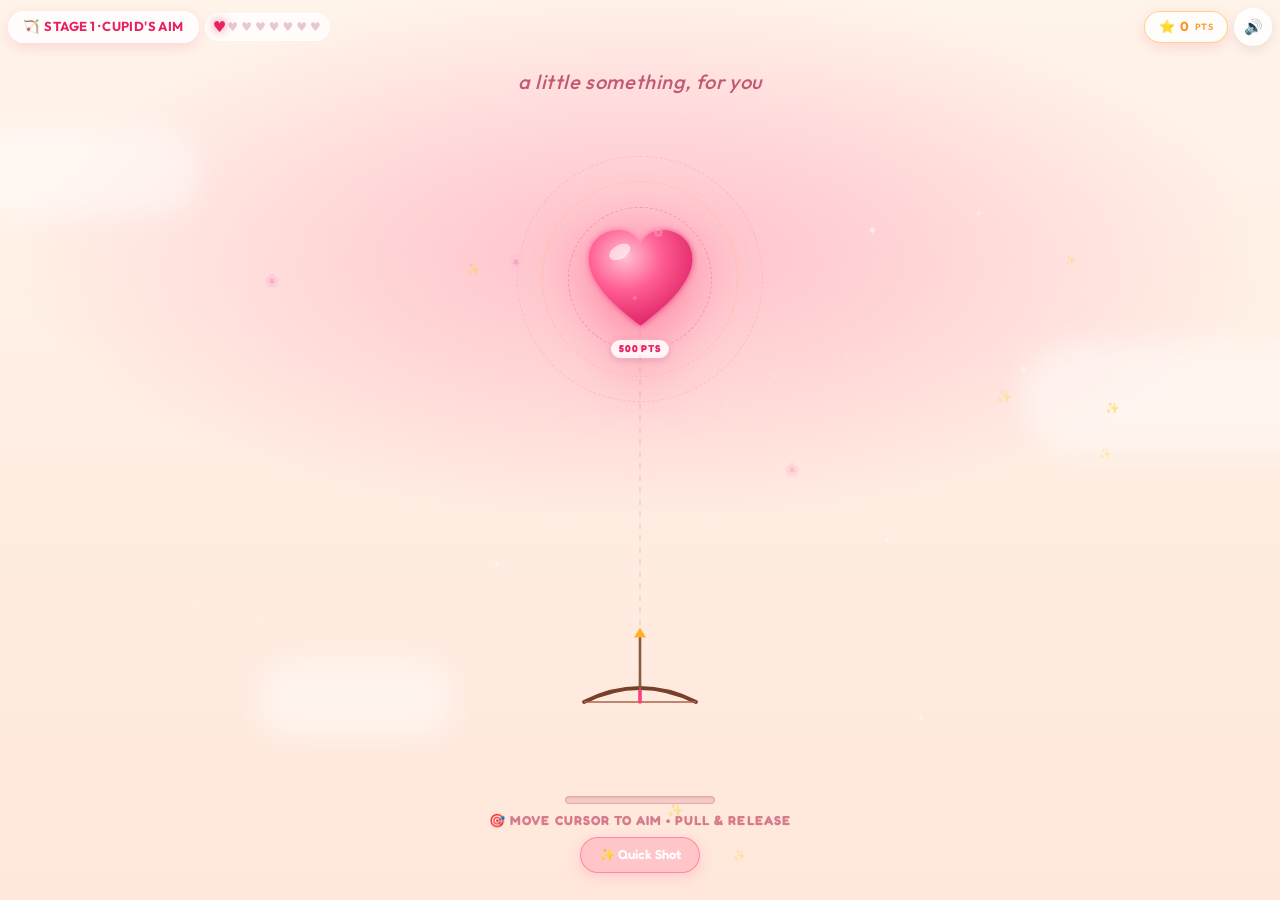
==== index.html @ cba2625b "Update configuration: Replace Aditi with Soniya and Rahul with Avinash across all stages" ====
<!DOCTYPE html>
<html lang="en">
<head>
<meta charset="utf-8">
<meta name="viewport" content="width=device-width, initial-scale=1, viewport-fit=cover">
<meta name="theme-color" content="#ffe9d6">
<title>A little something, for you</title>
<link rel="preconnect" href="https://fonts.googleapis.com">
<link rel="preconnect" href="https://fonts.gstatic.com" crossorigin>
<link href="https://fonts.googleapis.com/css2?family=Caveat:wght@500;600;700&family=Dancing+Script:wght@600;700&family=Fredoka:wght@500;600;700&family=Outfit:wght@400;500;600;700;800&family=Patrick+Hand&family=Playfair+Display:ital,wght@0,600;0,700;1,500;1,600&family=Press+Start+2P&display=swap" rel="stylesheet">
<link rel="stylesheet" href="style.css">
</head>
<body data-theme="day">

<!-- Background atmospheric layers -->
<div id="nightBg" aria-hidden="true"><div id="stars"></div></div>
<div id="ambientDust" aria-hidden="true"></div>
<canvas id="confetti" aria-hidden="true"></canvas>

<!-- Floating Game HUD Header -->
<header id="gameHud" aria-label="Game Status">
  <div class="hud-left">
    <div class="hud-badge stage-badge">
      <span class="hud-icon">🏹</span>
      <span id="hudStageName">STAGE 1/8</span>
    </div>
    <div class="hud-dots" id="hudDots" title="Stage Progress">
      <span class="h-dot active">♥</span>
      <span class="h-dot">♥</span>
      <span class="h-dot">♥</span>
      <span class="h-dot">♥</span>
      <span class="h-dot">♥</span>
      <span class="h-dot">♥</span>
      <span class="h-dot">♥</span>
      <span class="h-dot">♥</span>
    </div>
  </div>

  <div class="hud-right">
    <div class="hud-badge score-badge" id="scoreBadge" title="Love Sparks XP">
      <span class="hud-icon">⭐</span>
      <span id="hudScore">0</span>
      <span class="score-unit">PTS</span>
    </div>
    <button id="sfxBtn" class="hud-btn" aria-label="Toggle Sound Effects" title="Toggle Sound">
      <span id="sfxIcon">🔊</span>
    </button>
    <button id="muteBtn" class="hud-btn" aria-label="Toggle Background Music" title="Toggle Music" hidden>
      ♪
    </button>
  </div>
</header>

<!-- Floating Click Floating Text Layer -->
<div id="floatingTextLayer" aria-hidden="true"></div>

<main id="app">

  <!-- 1 · Cupid's Archery Minigame -->
  <section class="scene" id="s-bow" data-tap>
    <!-- Floating dreamy background clouds -->
    <div class="cloud-layer" aria-hidden="true">
      <div class="cloud c1"></div>
      <div class="cloud c2"></div>
      <div class="cloud c3"></div>
    </div>

    <div class="scene-header">
      <p class="eyebrow-i">a little something, for you</p>
    </div>

    <!-- Interactive Heart Target with Target Rings -->
    <div class="target-zone" id="targetZone">
      <div class="target-rings" aria-hidden="true">
        <div class="ring r3"></div>
        <div class="ring r2"></div>
        <div class="ring r1"></div>
      </div>
      <div class="target" id="target" title="Target: The Heart of Soniya">
        <svg viewBox="0 0 100 100" aria-hidden="true">
          <defs>
            <radialGradient id="hg" cx="35%" cy="28%" r="80%">
              <stop offset="0" stop-color="#ffc2d4"/>
              <stop offset=".45" stop-color="#ff5c92"/>
              <stop offset="1" stop-color="#d81b60"/>
            </radialGradient>
            <filter id="glow">
              <feGaussianBlur stdDeviation="3" result="coloredBlur"/>
              <feMerge>
                <feMergeNode in="coloredBlur"/>
                <feMergeNode in="SourceGraphic"/>
              </feMerge>
            </filter>
          </defs>
          <path d="M50 90C20 68 5 49 5 32 5 17 17 7 31 7c9 0 16 5 19 12 3-7 10-12 19-12 14 0 26 10 26 25 0 17-15 36-45 58z" fill="url(#hg)" filter="url(#glow)"/>
          <ellipse cx="32" cy="26" rx="10" ry="6" fill="#fff" opacity=".55" transform="rotate(-30 32 26)"/>
        </svg>
        <span class="bullseye-label">500 PTS</span>
      </div>
    </div>

    <!-- Interactive Bow & Arrow -->
    <svg id="bowSvg" class="bow-layer" aria-hidden="true">
      <path id="trajectory" stroke="rgba(255, 92, 146, 0.45)" stroke-dasharray="6,6" stroke-width="2" fill="none"/>
      <path id="limbs" fill="none" stroke="#7a3f2a" stroke-width="3.8" stroke-linecap="round"/>
      <polyline id="str" fill="none" stroke="#a9644a" stroke-width="1.6"/>
      <g id="arrow">
        <line id="shaft" stroke="#8a5a3a" stroke-width="2.6" stroke-linecap="round"/>
        <path id="head" fill="#ffb02e"/>
        <path id="fletch" fill="none" stroke="#ff3d7f" stroke-width="3.4" stroke-linecap="round"/>
      </g>
    </svg>

    <!-- Aiming Controls & Power Meter -->
    <div class="bow-controls">
      <div class="power-bar-wrap" id="powerWrap">
        <div class="power-fill" id="powerFill"></div>
      </div>
      <p class="eyebrow-b" id="bowLabel">🎯 MOVE CURSOR TO AIM &bull; PULL &amp; RELEASE</p>
      <button class="game-pill-btn" id="quickShotBtn">✨ Quick Shot</button>
    </div>
  </section>

  <!-- 2 · Happy Birthday & Wish Catcher -->
  <section class="scene dark-bars" id="s-wish" data-tap data-auto="5200">
    <div class="band">
      <div class="grid"></div>
      <div class="wish-stars-container" id="wishStarsZone" aria-hidden="true"></div>
      
      <div class="band-in">
        <div class="stage-tag mini-tag">STAGE 2 · MAKE A WISH</div>
        <p class="mini">✨ tap the falling stars to make a wish…</p>
        <h1 class="hb neon-text">Happy<br>Birthday</h1>
        <svg class="squig" viewBox="0 0 200 14" aria-hidden="true">
          <path pathLength="1" d="M4 8C40 2 70 12 110 6s60-4 86 0"/>
        </svg>
        <p class="to">to someone worth celebrating</p>
        <button class="game-action-btn pulse-glow" data-go="tree">Enter Enchanted Garden 🌸</button>
      </div>
    </div>
  </section>

  <!-- 3 · Heart Tree & Blossom Harvest -->
  <section class="scene" id="s-tree" data-tap>
    <div class="rays" aria-hidden="true"></div>
    <div class="floaters" aria-hidden="true"></div>
    
    <div class="scene-header">
      <span class="stage-tag">STAGE 3 · BLOSSOM GARDEN</span>
      <p class="sub2">Tap branches or floating hearts to harvest blooms 🌸</p>
      <div class="garden-counter" id="gardenCounter">🌸 <span id="bloomCount">0</span> Blossoms Grown</div>
    </div>

    <div class="tree" id="treeContainer">
      <svg viewBox="0 0 300 510" preserveAspectRatio="xMidYMax meet" aria-hidden="true">
        <g fill="none" stroke="#7a3d4a" stroke-linecap="round">
          <path pathLength="1" style="--d:.1s" stroke-width="10" d="M150 510C146 440 156 380 150 300"/>
          <path pathLength="1" style="--d:.9s" stroke-width="6" d="M150 330C135 300 112 280 92 235"/>
          <path pathLength="1" style="--d:.9s" stroke-width="6" d="M150 330C165 300 188 280 208 235"/>
          <path pathLength="1" style="--d:1s" stroke-width="5" d="M150 300C148 262 150 228 150 192"/>
          <path pathLength="1" style="--d:1.2s" stroke-width="3" d="M92 235C80 215 74 195 62 175"/>
          <path pathLength="1" style="--d:1.2s" stroke-width="3" d="M92 235C104 215 108 198 114 170"/>
          <path pathLength="1" style="--d:1.2s" stroke-width="3" d="M208 235C220 215 226 195 238 175"/>
          <path pathLength="1" style="--d:1.2s" stroke-width="3" d="M208 235C196 215 192 198 186 170"/>
          <path pathLength="1" style="--d:1.3s" stroke-width="3" d="M150 235C140 212 134 192 128 168"/>
          <path pathLength="1" style="--d:1.3s" stroke-width="3" d="M150 235C160 212 166 192 172 168"/>
        </g>
      </svg>
      <div id="canopy"></div>
    </div>

    <div class="bd-card">
      <small>it's officially your day</small>
      <b>Happy Birthday, {you}</b>
      <span class="late">and just like that, you're turning {age} ✨</span>
    </div>

    <div class="garden-actions">
      <button class="game-pill-btn" id="waterTreeBtn">💧 Water &amp; Bloom (+50)</button>
      <button class="cta mini-cta" data-go="cake">Visit Cake Bakery 🎂</button>
    </div>
  </section>

  <!-- 4 · Cake Bakery & Candle Blow Game -->
  <section class="scene night" id="s-cake" data-tap>
    <div class="inner">
      <div class="stage-tag">STAGE 4 · BIRTHDAY CELEBRATION &amp; GIFT</div>
      <h2 class="t-head">Make a Wish &amp;<br>Unwrap Your Gift ✨</h2>
      <p class="sub2">Decorate your celebration cake, blow out the candles, and unwrap a special birthday surprise!</p>

      <!-- Celebration Mode Switcher -->
      <div class="celebration-switcher" id="celebrationSwitcher" role="tablist">
        <button class="c-switch-btn active" id="tabCakeBtn" type="button" role="tab" aria-selected="true">
          <span class="btn-emoji">🎂</span> Celebration Cake
        </button>
        <button class="c-switch-btn" id="tabGiftBtn" type="button" role="tab" aria-selected="false">
          <span class="btn-emoji">🎁</span> Birthday Gift <span class="c-glow-badge">FOR YOU</span>
        </button>
      </div>

      <!-- VIEW 1: Luxury Artisanal Birthday Cake -->
      <div class="celebration-panel" id="cakePanel">
        <!-- Interactive Topping Station -->
        <div class="topping-bar" id="toppingBar" aria-label="Cake Toppings">
          <span class="topping-title">Toppings:</span>
          <button class="top-btn" data-topping="🍓" title="Fresh Glazed Strawberry">🍓 Strawberry</button>
          <button class="top-btn" data-topping="🍒" title="Ruby Cherry">🍒 Cherry</button>
          <button class="top-btn" data-topping="✨" title="24K Gold Dust">✨ Gold Dust</button>
          <button class="top-btn" data-topping="🍫" title="Belgian Chocolate">🍫 Choco</button>
          <button class="top-btn" data-topping="🌹" title="Romantic Rose Petal">🌹 Rose</button>
        </div>

        <!-- Interactive Artisanal 3D Cake -->
        <div class="cake-wrapper" id="cakeWrapper">
          <div class="cake-ambient-glow" aria-hidden="true"></div>
          <svg class="cake" id="cake" viewBox="0 0 320 270" aria-label="Artisanal Birthday Cake">
            <defs>
              <!-- Ambient Drop Shadow -->
              <filter id="cakeDropShadow" x="-20%" y="-20%" width="140%" height="150%">
                <feDropShadow dx="0" dy="12" stdDeviation="10" flood-color="#000000" flood-opacity="0.45"/>
              </filter>
              <!-- Warm Flame Halo -->
              <filter id="flameGlow" x="-50%" y="-50%" width="200%" height="200%">
                <feGaussianBlur stdDeviation="6" result="blur"/>
                <feMerge>
                  <feMergeNode in="blur"/>
                  <feMergeNode in="SourceGraphic"/>
                </feMerge>
              </filter>
              <!-- Pedestal Gradients -->
              <radialGradient id="plateTopGrad" cx="50%" cy="40%" r="50%">
                <stop offset="0%" stop-color="#fffbfc"/>
                <stop offset="75%" stop-color="#f5e1ea"/>
                <stop offset="100%" stop-color="#e2bfcf"/>
              </radialGradient>
              <linearGradient id="goldRimGrad" x1="0" y1="0" x2="1" y2="0">
                <stop offset="0%" stop-color="#d4af37"/>
                <stop offset="25%" stop-color="#fff2a8"/>
                <stop offset="50%" stop-color="#d4af37"/>
                <stop offset="75%" stop-color="#ffe885"/>
                <stop offset="100%" stop-color="#aa820a"/>
              </linearGradient>
              <linearGradient id="pedestalStandGrad" x1="0" y1="0" x2="0" y2="1">
                <stop offset="0%" stop-color="#ecd2de"/>
                <stop offset="50%" stop-color="#fdf5f8"/>
                <stop offset="100%" stop-color="#c99bb3"/>
              </linearGradient>
              <!-- Cake Tier Gradients -->
              <linearGradient id="tierBaseGrad" x1="0" y1="0" x2="0" y2="1">
                <stop offset="0%" stop-color="#ff7399"/>
                <stop offset="40%" stop-color="#e91e63"/>
                <stop offset="100%" stop-color="#9c0d3c"/>
              </linearGradient>
              <linearGradient id="tierMidGrad" x1="0" y1="0" x2="0" y2="1">
                <stop offset="0%" stop-color="#ffa3be"/>
                <stop offset="50%" stop-color="#ff5c8a"/>
                <stop offset="100%" stop-color="#c41c52"/>
              </linearGradient>
              <linearGradient id="tierTopGrad" x1="0" y1="0" x2="0" y2="1">
                <stop offset="0%" stop-color="#ffe8f0"/>
                <stop offset="60%" stop-color="#ff85a8"/>
                <stop offset="100%" stop-color="#d6255d"/>
              </linearGradient>
              <linearGradient id="whiteGanacheDrip" x1="0" y1="0" x2="0" y2="1">
                <stop offset="0%" stop-color="#ffffff"/>
                <stop offset="70%" stop-color="#fff2f6"/>
                <stop offset="100%" stop-color="#ffd5e3"/>
              </linearGradient>
              <linearGradient id="candleSpiral" x1="0" y1="0" x2="1" y2="0">
                <stop offset="0%" stop-color="#ffe6a8"/>
                <stop offset="50%" stop-color="#ffb834"/>
                <stop offset="100%" stop-color="#d48806"/>
              </linearGradient>
              <radialGradient id="flameCoreGrad" cx="50%" cy="60%" r="50%">
                <stop offset="0%" stop-color="#ffffff"/>
                <stop offset="35%" stop-color="#fff8b8"/>
                <stop offset="70%" stop-color="#ffa217"/>
                <stop offset="100%" stop-color="#ff4514"/>
              </radialGradient>
            </defs>

            <!-- Ground Ambient Shadow -->
            <ellipse cx="160" cy="248" rx="130" ry="16" fill="rgba(10,3,18,0.5)" filter="url(#cakeDropShadow)"/>

            <!-- Pedestal Stand & Porcelain Plate -->
            <g class="pedestal-group">
              <!-- Stem Base -->
              <path d="M125 240 Q160 236 195 240 L190 252 Q160 256 130 252 Z" fill="url(#pedestalStandGrad)"/>
              <ellipse cx="160" cy="252" rx="34" ry="5" fill="#a4728d"/>
              <!-- Stand Stem -->
              <path d="M142 215 L146 242 Q160 245 174 242 L178 215 Z" fill="url(#pedestalStandGrad)"/>
              <!-- Scalloped Plate Underside -->
              <ellipse cx="160" cy="216" rx="132" ry="17" fill="#b988a2"/>
              <!-- Golden Rim Base -->
              <ellipse cx="160" cy="214" rx="134" ry="17" fill="url(#goldRimGrad)"/>
              <!-- Plate Surface -->
              <ellipse cx="160" cy="212" rx="128" ry="15" fill="url(#plateTopGrad)"/>
              <ellipse cx="160" cy="212" rx="120" ry="13" fill="none" stroke="url(#goldRimGrad)" stroke-width="1.2" opacity="0.8"/>
            </g>

            <!-- TIER 1: Base Tier (Velvet Berry) -->
            <g class="cake-tier tier-1" style="--d:.1s">
              <!-- Shadow under Tier 1 -->
              <ellipse cx="160" cy="208" rx="108" ry="13" fill="rgba(30,5,15,0.4)"/>
              <!-- Tier 1 Body -->
              <path d="M52 165 C52 165 52 202 52 202 C52 214 100 218 160 218 C220 218 268 214 268 202 L268 165 Z" fill="url(#tierBaseGrad)"/>
              <!-- Tier 1 Top Surface -->
              <ellipse cx="160" cy="165" rx="108" ry="14" fill="#ff7da2"/>
              <!-- Golden Filigree Trim at Base -->
              <path d="M54 196 Q160 216 266 196" fill="none" stroke="url(#goldRimGrad)" stroke-width="2.2" opacity="0.85"/>
              <!-- Cream Pearl Piping Beads along Rim -->
              <g class="piped-pearls">
                <circle cx="62" cy="199" r="3.5" fill="#fff5ea"/>
                <circle cx="82" cy="204" r="3.5" fill="#fff5ea"/>
                <circle cx="104" cy="208" r="3.5" fill="#fff5ea"/>
                <circle cx="128" cy="211" r="3.5" fill="#fff5ea"/>
                <circle cx="160" cy="212" r="3.8" fill="#fff9f0"/>
                <circle cx="192" cy="211" r="3.5" fill="#fff5ea"/>
                <circle cx="216" cy="208" r="3.5" fill="#fff5ea"/>
                <circle cx="238" cy="204" r="3.5" fill="#fff5ea"/>
                <circle cx="258" cy="199" r="3.5" fill="#fff5ea"/>
              </g>
            </g>

            <!-- TIER 2: Middle Tier (Strawberry Chiffon) -->
            <g class="cake-tier tier-2" style="--d:.25s">
              <!-- Shadow under Tier 2 -->
              <ellipse cx="160" cy="164" rx="82" ry="11" fill="rgba(40,8,20,0.3)"/>
              <!-- Tier 2 Body -->
              <path d="M78 122 C78 122 78 158 78 158 C78 168 114 172 160 172 C206 172 242 168 242 158 L242 122 Z" fill="url(#tierMidGrad)"/>
              <!-- Tier 2 Top Surface -->
              <ellipse cx="160" cy="122" rx="82" ry="12" fill="#ffadc4"/>
              <!-- Satin Gold Ribbon Banner -->
              <path d="M78 145 Q160 162 242 145 L242 153 Q160 170 78 153 Z" fill="url(#goldRimGrad)" opacity="0.9"/>
              <!-- Rosette Cream Border -->
              <g class="tier2-cream">
                <circle cx="86" cy="155" r="3" fill="#ffffff"/>
                <circle cx="110" cy="160" r="3" fill="#ffffff"/>
                <circle cx="136" cy="164" r="3.2" fill="#ffffff"/>
                <circle cx="160" cy="165" r="3.5" fill="#ffffff"/>
                <circle cx="184" cy="164" r="3.2" fill="#ffffff"/>
                <circle cx="210" cy="160" r="3" fill="#ffffff"/>
                <circle cx="234" cy="155" r="3" fill="#ffffff"/>
              </g>
            </g>

            <!-- TIER 3: Crown Tier with Ganache Drips -->
            <g class="cake-tier tier-3" style="--d:.4s">
              <!-- Shadow under Tier 3 -->
              <ellipse cx="160" cy="122" rx="58" ry="8" fill="rgba(50,10,25,0.35)"/>
              <!-- Tier 3 Body -->
              <path d="M104 84 C104 84 104 116 104 116 C104 124 128 128 160 128 C192 128 216 124 216 116 L216 84 Z" fill="url(#tierTopGrad)"/>
              <!-- Tier 3 Top Surface -->
              <ellipse cx="160" cy="84" rx="56" ry="10" fill="#fff3f7"/>
              <!-- Organic Vanilla Ganache Dripping Frosting -->
              <path class="frost-drip" d="M102 84 C102 84 102 96 103 100 C104 106 109 106 111 98 C112 94 114 92 116 96 C118 103 120 112 124 112 C128 112 129 100 132 94 C134 90 137 92 138 98 C140 106 142 116 148 116 C153 116 155 104 157 95 C159 90 162 92 164 97 C166 106 168 118 174 118 C179 118 181 106 183 96 C185 91 188 93 190 99 C192 108 195 114 199 114 C203 114 205 102 207 96 C209 90 213 90 215 95 C217 99 218 84 218 84 C218 78 190 75 160 75 C130 75 102 78 102 84 Z" fill="url(#whiteGanacheDrip)" filter="url(#cakeDropShadow)"/>
              <!-- Top Cream Swirls & Berries -->
              <g class="top-dollops">
                <circle cx="120" cy="82" r="5" fill="#ffffff" filter="url(#cakeDropShadow)"/>
                <circle cx="138" cy="79" r="5.5" fill="#ffffff" filter="url(#cakeDropShadow)"/>
                <circle cx="160" cy="78" r="6" fill="#ffffff" filter="url(#cakeDropShadow)"/>
                <circle cx="182" cy="79" r="5.5" fill="#ffffff" filter="url(#cakeDropShadow)"/>
                <circle cx="200" cy="82" r="5" fill="#ffffff" filter="url(#cakeDropShadow)"/>
                <!-- Garnished Mini Ruby Berries -->
                <circle cx="120" cy="80" r="2.8" fill="#e91e63"/>
                <circle cx="160" cy="76" r="3.2" fill="#e91e63"/>
                <circle cx="200" cy="80" r="2.8" fill="#e91e63"/>
              </g>
            </g>

            <!-- TRIO OF CELEBRATION CANDLES -->
            <!-- Left Candle (Tilted) -->
            <g class="candle left-candle" id="cakeCandleLeft" style="--d:.55s">
              <rect x="131" y="44" width="7" height="34" rx="2" fill="url(#candleSpiral)" transform="rotate(-6 134 60)"/>
              <path d="M130 52 L137 49 M131 60 L138 57 M132 68 L139 65" stroke="#ff3d7f" stroke-width="1.8" transform="rotate(-6 134 60)"/>
              <line x1="134" y1="44" x2="134" y2="39" stroke="#4a1525" stroke-width="1.5" transform="rotate(-6 134 60)"/>
              <!-- Left Flame -->
              <g class="candle-flame flame-side" id="flameLeft">
                <circle cx="132" cy="30" r="14" fill="#ffa217" opacity="0.35" filter="url(#flameGlow)"/>
                <path class="flame" d="M132 18 C138 25 139 31 132 36 C125 31 126 25 132 18 Z" fill="url(#flameCoreGrad)"/>
                <path class="flame in" d="M132 25 C135 29 135 32 132 34 C129 32 129 29 132 25 Z" fill="#ffffff"/>
              </g>
            </g>

            <!-- Center Grand Candle -->
            <g class="candle center-candle" id="cakeCandle" style="--d:.6s">
              <rect x="156" y="32" width="8" height="46" rx="2.5" fill="url(#candleSpiral)"/>
              <path d="M156 42 L164 38 M156 52 L164 48 M156 62 L164 58 M156 72 L164 68" stroke="#ff3d7f" stroke-width="2"/>
              <line x1="160" y1="32" x2="160" y2="26" stroke="#4a1525" stroke-width="1.6"/>
              <!-- Center Flame (Main Flame Target) -->
              <g class="candle-flame" id="candleFlame">
                <circle cx="160" cy="16" r="18" fill="#ffa217" opacity="0.45" filter="url(#flameGlow)"/>
                <path class="flame" d="M160 2 C168 11 169 19 160 26 C151 19 152 11 160 2 Z" fill="url(#flameCoreGrad)"/>
                <path class="flame in" d="M160 11 C164 16 164 21 160 24 C156 21 156 16 160 11 Z" fill="#ffffff"/>
              </g>
            </g>

            <!-- Right Candle (Tilted) -->
            <g class="candle right-candle" id="cakeCandleRight" style="--d:.55s">
              <rect x="182" y="44" width="7" height="34" rx="2" fill="url(#candleSpiral)" transform="rotate(6 186 60)"/>
              <path d="M182 52 L189 49 M183 60 L190 57 M184 68 L191 65" stroke="#ff3d7f" stroke-width="1.8" transform="rotate(6 186 60)"/>
              <line x1="186" y1="44" x2="186" y2="39" stroke="#4a1525" stroke-width="1.5" transform="rotate(6 186 60)"/>
              <!-- Right Flame -->
              <g class="candle-flame flame-side" id="flameRight">
                <circle cx="188" cy="30" r="14" fill="#ffa217" opacity="0.35" filter="url(#flameGlow)"/>
                <path class="flame" d="M188 18 C194 25 195 31 188 36 C181 31 182 25 188 18 Z" fill="url(#flameCoreGrad)"/>
                <path class="flame in" d="M188 25 C191 29 191 32 188 34 C185 32 185 29 188 25 Z" fill="#ffffff"/>
              </g>
            </g>

            <!-- Post-Blow Smoke Wisps -->
            <g class="smoke-group hide" id="candleSmoke">
              <path class="smoke-wisp w1" d="M160 26 Q156 14 162 4 T158 -10" fill="none" stroke="rgba(255,255,255,0.7)" stroke-width="2.5" stroke-linecap="round"/>
              <path class="smoke-wisp w2" d="M134 38 Q128 26 136 16 T130 2" fill="none" stroke="rgba(255,255,255,0.6)" stroke-width="2" stroke-linecap="round"/>
              <path class="smoke-wisp w3" d="M186 38 Q192 26 184 16 T190 2" fill="none" stroke="rgba(255,255,255,0.6)" stroke-width="2" stroke-linecap="round"/>
            </g>

            <!-- Dynamic Topping Container -->
            <g id="cakeToppingsGroup"></g>
          </svg>
        </div>

        <p class="greet" id="greet"></p>
        <p class="status" id="cakeStatus">Baking something sweet…</p>

        <!-- Cake Stage Controls -->
        <div class="cake-controls">
          <button class="game-action-btn blow-btn pulse-glow" id="blowBtn" type="button">💨 Make a Wish &amp; Blow Out Candles!</button>
          <button class="game-action-btn open-gift-prompt hide" id="openGiftPromptBtn" type="button">
            <span>🎁</span> Open Your Birthday Gift Box ➔
          </button>
          <button class="cta hide" id="cakeNextBtn" data-go="balloons" type="button">Proceed to Balloon Carnival 🎈</button>
        </div>
      </div>

      <!-- VIEW 2: Luxury 3D Birthday Gift Box & Keepsake Reveal -->
      <div class="celebration-panel hide" id="giftPanel">
        <!-- Interactive 3D Gift Box Stage -->
        <div class="gift-box-showcase" id="giftBoxShowcase">
          <div class="gift-halo-glow" aria-hidden="true"></div>
          
          <!-- 3D Layered Gift Box -->
          <div class="gift-box-3d" id="giftBox3d" title="Click to unwrap your birthday gift!">
            <!-- Floating Sparkle Particles around box -->
            <div class="gift-sparkles" aria-hidden="true">
              <span class="g-sparkle s1">✨</span>
              <span class="g-sparkle s2">💖</span>
              <span class="g-sparkle s3">⭐</span>
              <span class="g-sparkle s4">✨</span>
            </div>

            <!-- Box Lid with Gold Trim -->
            <div class="box-lid" id="boxLid">
              <div class="lid-rim"></div>
              <!-- Metallic Gold Cross Ribbon on Lid -->
              <div class="ribbon-cross-h"></div>
              <div class="ribbon-cross-v"></div>
              <!-- Plush Satin Bow on Top -->
              <div class="box-bow" id="boxBow">
                <div class="bow-loop left"></div>
                <div class="bow-loop right"></div>
                <div class="bow-center"></div>
                <div class="bow-tail left"></div>
                <div class="bow-tail right"></div>
              </div>
            </div>

            <!-- Box Base Body -->
            <div class="box-base" id="boxBase">
              <div class="box-face front">
                <div class="ribbon-vertical"></div>
                <div class="ribbon-horizontal"></div>
                <!-- Personalized Gift Tag -->
                <div class="gift-tag-badge">
                  <span class="tag-pin">📌</span>
                  <div class="tag-row"><small>FOR:</small> <b>{you} 💖</b></div>
                  <div class="tag-row"><small>FROM:</small> <b>{me} ✨</b></div>
                  <div class="tag-sub">"A gift straight from the heart"</div>
                </div>
              </div>
            </div>

            <!-- Light Explosion Burst when opened -->
            <div class="box-light-burst" id="boxLightBurst" aria-hidden="true"></div>
          </div>

          <!-- Unwrap CTA Action Button -->
          <div class="gift-actions" id="giftActions">
            <button class="game-action-btn unwrap-btn pulse-glow" id="unwrapGiftBtn" type="button">
              <span>🎁</span> Untie Ribbon &amp; Unwrap Gift 🎀
            </button>
          </div>
        </div>

        <!-- REVEALED: The VIP Birthday Gift Certificate & Keepsake -->
        <article class="birthday-gift-card hide" id="birthdayGiftCard" aria-label="Birthday Gift Certificate">
          <div class="gift-card-shine" aria-hidden="true"></div>
          <div class="gift-card-header">
            <div class="gift-vip-badge">👑 OFFICIAL BIRTHDAY VIP PASS 👑</div>
            <h3 class="gift-card-title">{you}'s Special Birthday Gift 💖</h3>
            <p class="gift-card-subtitle">Valid Forever · Non-Transferable · Wrapped with Love</p>
          </div>

          <div class="gift-dedication">
            <p class="dedication-text">
              "Happy {age}th Birthday, {you}! You bring so much sweetness, warmth, and laughter into my world. 
              Here is your official birthday voucher, redeemable anytime you wish…"
            </p>
          </div>

          <!-- 4 Curated VIP Perks -->
          <div class="gift-perks-grid">
            <div class="perk-card">
              <span class="perk-badge-icon">🍽️</span>
              <div class="perk-content">
                <b class="perk-title">The Royal Birthday Feast</b>
                <p class="perk-desc">Any restaurant, cuisine, or late-night craving of your choice — fully on me, zero excuses.</p>
              </div>
            </div>

            <div class="perk-card">
              <span class="perk-badge-icon">🌟</span>
              <div class="perk-content">
                <b class="perk-title">The Golden Wish Ticket</b>
                <p class="perk-desc">Redeemable for one spontaneous adventure, surprise outing, or special wish together.</p>
              </div>
            </div>

            <div class="perk-card">
              <span class="perk-badge-icon">🎬</span>
              <div class="perk-content">
                <b class="perk-title">Midnight Drive &amp; Ice Cream</b>
                <p class="perk-desc">Your favourite playlist, extra scoops of dessert, and peaceful stargazing conversations.</p>
              </div>
            </div>

            <div class="perk-card">
              <span class="perk-badge-icon">🫂</span>
              <div class="perk-content">
                <b class="perk-title">Lifetime Love &amp; Comfort</b>
                <p class="perk-desc">Unlimited supply of warm hugs, attentive listening, and standing by your side always.</p>
              </div>
            </div>
          </div>

          <div class="gift-card-footer">
            <div class="gift-card-seal">
              <span class="seal-icon">🎂</span>
              <span class="seal-text">{age} YEARS OF MAGIC</span>
            </div>
            <button class="gift-claim-btn" id="claimGiftBtn" type="button">
              <span>💖</span> Claim My Birthday Gift!
            </button>
          </div>

          <div class="claimed-banner hide" id="claimedBanner">
            <span class="claimed-check">🎉</span>
            <div class="claimed-text">
              <b>GIFT OFFICIALLY CLAIMED BY {you}! 💖</b>
              <small>I can't wait to celebrate every moment with you.</small>
            </div>
          </div>

          <div class="gift-post-actions">
            <button class="game-pill-btn" id="rewrapGiftBtn" type="button">↺ Re-wrap Box</button>
            <button class="cta mini-cta" data-go="balloons" type="button">Proceed to Balloon Carnival 🎈 ➔</button>
          </div>
        </article>
      </div>
    </div>
  </section>

  <!-- 5 · Balloon Carnival Arcade -->
  <section class="scene night" id="s-balloons">
    <div class="inner wide">
      <div class="stage-tag">STAGE 5 · BALLOON CARNIVAL</div>
      <h2 class="t-head">Pop the Balloons 🎈</h2>
      <div class="arcade-stats-bar">
        <span>POPPED: <b id="poppedCount">0</b>/5</span>
        <span class="combo-pill" id="comboPill">COMBO x1 🔥</span>
      </div>
      <p class="sub2">Pop each balloon to unlock a legendary reason you're loved!</p>
      
      <div class="sky" id="sky"></div>
      <div class="reason-list" id="reasonList"></div>
      
      <p class="thousand hide" id="thousand">…and a thousand more reasons 💛</p>
      <button class="cta hide" id="bNext" data-go="memory">Enter Memory Vault 📸</button>
    </div>
  </section>

  <!-- 6 · Memory Vault: Photo Showcase & Memory Puzzle -->
  <section class="scene night" id="s-memory">
    <div class="inner wide">
      <div class="stage-tag">STAGE 6 · MEMORY VAULT &amp; PHOTO PUZZLE</div>
      <h2 class="t-head">A Walk Down<br>Memory Lane 📸</h2>
      <p class="sub2">Relive our sweetest memories &amp; piece the memory puzzle together!</p>
      
      <!-- Segmented Experience Switcher -->
      <div class="celebration-switcher memory-switcher" id="memorySwitcher" role="tablist">
        <button class="c-switch-btn active" id="tabPhotosBtn" type="button" role="tab" aria-selected="true">
          <span class="btn-emoji">📸</span> Photo Album <span class="c-count-badge">5 Photos</span>
        </button>
        <button class="c-switch-btn" id="tabPuzzleBtn" type="button" role="tab" aria-selected="false">
          <span class="btn-emoji">🧩</span> Play Puzzle <span class="c-glow-badge">PLAY</span>
        </button>
      </div>

      <!-- VIEW 1: Luxury Photo Album & Keepsake -->
      <div class="celebration-panel" id="memoryPhotosPanel">
        <!-- Fairy String Lights -->
        <div class="fairy-lights-string" aria-hidden="true">
          <span class="f-bulb b1"></span>
          <span class="f-bulb b2"></span>
          <span class="f-bulb b3"></span>
          <span class="f-bulb b4"></span>
          <span class="f-bulb b5"></span>
          <span class="f-bulb b6"></span>
          <span class="f-bulb b7"></span>
        </div>

        <!-- Centerpiece Polaroid Showcase with Prev / Next -->
        <div class="polaroid-showcase-wrap">
          <button class="pol-nav-btn prev-btn" id="polPrevBtn" type="button" title="Previous photo" aria-label="Previous photo">‹</button>

          <div class="hero-polaroid-card" id="heroPolaroid">
            <!-- Wooden Clothespin -->
            <div class="wooden-pin" aria-hidden="true"></div>
            
            <!-- Photo Display Area -->
            <div class="polaroid-photo-frame" id="polaroidPhotoFrame">
              <img id="activePhotoImg" src="" alt="Memory Photo" draggable="false">
              <!-- Floating Interactive Heart Reaction -->
              <button class="photo-like-pill" id="photoLikeBtn" type="button" title="Tap to love this memory">
                <span class="like-heart">💖</span>
                <span class="like-count" id="photoLikeCount">24</span>
              </button>
              <!-- Stamped Stickers Layer -->
              <div class="stamped-stickers-layer" id="stampedLayer"></div>
            </div>

            <!-- Polaroid Bottom Caption & Metadata -->
            <div class="polaroid-meta">
              <div class="memory-badge-row">
                <span class="memory-index-badge" id="memoryIndexBadge">MEMORY 1 OF 5</span>
                <span class="memory-date-badge" id="memoryDateBadge">Special Moment</span>
              </div>
              <h3 class="memory-title" id="memoryTitle">Under The Starlight ✨</h3>
              <p class="memory-story" id="memoryStory">Under a sky full of stars, you've always shone the brightest.</p>
            </div>
          </div>

          <button class="pol-nav-btn next-btn" id="polNextBtn" type="button" title="Next photo" aria-label="Next photo">›</button>
        </div>

        <!-- Interactive Filmstrip Thumbnails -->
        <div class="photo-filmstrip-container">
          <span class="filmstrip-label">Select Memory:</span>
          <div class="photo-filmstrip" id="photoFilmstrip"></div>
        </div>

        <!-- Interactive Sticker Palette -->
        <div class="sticker-palette" id="stickerPalette" aria-label="Photo Stickers">
          <span class="palette-label">Tap Sticker to Stamp:</span>
          <div class="stamps-row">
            <button class="stamp-chip active" data-stamp="💖" title="Love Stamp">💖</button>
            <button class="stamp-chip" data-stamp="✨" title="Magic Stamp">✨</button>
            <button class="stamp-chip" data-stamp="👑" title="Queen Stamp">👑</button>
            <button class="stamp-chip" data-stamp="🍰" title="Sweet Stamp">🍰</button>
            <button class="stamp-chip" data-stamp="🔥" title="Forever Stamp">🔥</button>
          </div>
        </div>

        <!-- Primary Action Bar -->
        <div class="memory-action-bar">
          <button class="game-action-btn play-puzzle-cta pulse-glow" id="playWithThisPhotoBtn" type="button">
            <span>🧩</span> Play Puzzle with this Photo ➔
          </button>
        </div>

        <div class="scene-nav-actions" style="margin-top: 12px;">
          <button class="ghost-skip-btn" data-go="letter">Skip to Secret Letter 💌 ➔</button>
        </div>
      </div>

      <!-- VIEW 2: The Interactive Drag & Drop Memory Puzzle -->
      <div class="celebration-panel hide" id="memoryPuzzlePanel">
        <!-- Puzzle Stats Bar -->
        <div class="puzzle-stats-bar">
          <div class="pstat-item">
            <span class="pstat-label">MOVES</span>
            <b class="pstat-val" id="puzzleMoves">0</b>
          </div>
          <div class="pstat-item">
            <span class="pstat-label">TIME</span>
            <b class="pstat-val" id="puzzleTimer">00:00</b>
          </div>
          <div class="pstat-item">
            <span class="pstat-label">MATCHED</span>
            <b class="pstat-val" id="puzzleMatched">0/9</b>
          </div>
        </div>

        <!-- Gallery Photo Selector -->
        <div class="puzzle-picker-container">
          <span class="picker-label">Choose Photo to Piece Together:</span>
          <div class="puzzle-thumb-list" id="puzzlePhotoList"></div>
        </div>

        <!-- Target Drop Board (3x3 grid) -->
        <div class="puzzle-board-wrap">
          <div class="drop-board" id="dropBoard"></div>
          
          <!-- Solved Celebration Overlay -->
          <div class="puzzle-solved-card hide" id="puzzleSolvedCard">
            <div class="solved-stars">✨ 🌟 💖 🌟 ✨</div>
            <h3 class="solved-heading">PUZZLE COMPLETED! 🏆</h3>
            <p class="solved-msg">You pieced together our sweetest memory!</p>
            <div class="solved-xp">+500 LOVE XP UNLOCKED ⭐</div>
            <button class="cta" data-go="letter">Open The Secret Letter 💌</button>
          </div>
        </div>

        <!-- Puzzle Control Toolbar -->
        <div class="puzzle-tools-row">
          <button class="ptool-btn" id="puzzleShuffleBtn" title="Reshuffle photo pieces">
            <span>🔀</span> Reshuffle
          </button>
          <button class="ptool-btn" id="puzzlePreviewBtn" title="Click to view full photo">
            <span>👁️</span> Preview
          </button>
          <button class="ptool-btn" id="puzzleNumbersBtn" title="Toggle number guides">
            <span>🔢</span> Numbers: ON
          </button>
          <button class="ptool-btn" id="puzzleSolveBtn" title="Auto-solve puzzle">
            <span>🪄</span> Solve
          </button>
          <a href="puzzle.html" target="_blank" class="ptool-btn" title="Open in dedicated separate screen">
            <span>⛶</span> Full Screen
          </a>
        </div>

        <div class="scene-nav-actions" style="margin-top: 14px;">
          <button class="game-pill-btn" id="backToAlbumBtn" type="button">‹ Back to Photo Album 📸</button>
          <button class="cta mini-cta" data-go="letter" type="button">Continue to Secret Letter 💌 ➔</button>
        </div>
      </div>
    </div>
  </section>

  <!-- Reference Photo Modal -->
  <div class="puzzle-preview-modal hide" id="puzzlePreviewModal">
    <div class="preview-backdrop" id="previewBackdrop"></div>
    <div class="preview-dialog">
      <div class="preview-header">
        <h4>Complete Photo Preview 📸</h4>
        <button class="preview-close" id="previewCloseBtn">✕</button>
      </div>
      <div class="preview-img-container">
        <img id="puzzlePreviewImg" alt="Complete Memory">
      </div>
      <p class="preview-caption" id="puzzlePreviewCap">Our happy memory</p>
    </div>
  </div>

  <!-- 7 · The Secret Quest Letter & Victory Celebration -->
  <section class="scene night" id="s-letter">
    <div class="inner" id="envPhase">
      <div class="stage-tag">FINAL QUEST · THE SECRET LETTER</div>
      <h2 class="t-head">One last thing, {you}…</h2>
      <p class="sub2">{me} handcrafted a sealed love letter just for your birthday.</p>
      
      <!-- Luxury 3D Envelope Showcase -->
      <div class="envelope-showcase">
        <div class="envelope-ambient-glow" aria-hidden="true"></div>

        <!-- Ambient Floating Sparkle Dust -->
        <div class="env-floating-sparkles" aria-hidden="true">
          <span class="env-sp s1">✨</span>
          <span class="env-sp s2">💖</span>
          <span class="env-sp s3">⭐</span>
          <span class="env-sp s4">✨</span>
          <span class="env-sp s5">🌟</span>
        </div>

        <button class="env2" id="env2" aria-label="Open your sealed birthday letter" title="Click to break the wax seal and unwrap letter">
          <!-- Back Interior with Gold Silk Stars Lining -->
          <div class="e-back">
            <div class="e-silk-lining"></div>
          </div>

          <!-- Folded Parchment Letter Inside -->
          <div class="e-paper">
            <div class="paper-ribbon"></div>
            <div class="paper-crest">💌</div>
            <div class="paper-lines">
              <i></i><i></i><i></i>
            </div>
            <div class="paper-peek-tag">FOR {you} 💖</div>
          </div>

          <!-- Bottom & Side Flaps with Gold Trim -->
          <div class="e-sides"></div>
          <div class="e-front">
            <div class="e-front-shadow"></div>
          </div>

          <!-- Top Foldable Flap with 3D Shadow -->
          <div class="e-flap">
            <div class="e-flap-piping"></div>
          </div>

          <!-- Sculpted 3D Crimson & Gold Wax Seal with Ribbon Tails -->
          <div class="e-seal" id="waxSeal" title="Break the wax seal">
            <div class="seal-ribbon-tails">
              <span class="ribbon-tail left"></span>
              <span class="ribbon-tail right"></span>
            </div>
            <div class="seal-wax-ring">
              <div class="seal-wax-core">
                <span class="seal-monogram">💖</span>
              </div>
            </div>
          </div>

          <!-- Light Burst Effect on Open -->
          <div class="env-light-explosion" id="envLightExplosion" aria-hidden="true"></div>
        </button>
      </div>

      <!-- Action Prompt -->
      <div class="env-prompt-wrap">
        <button class="game-action-btn open-letter-cta pulse-glow" id="openLetterBtn" type="button">
          <span>✨</span> Tap Wax Seal to Open Letter 💌
        </button>
        <p class="hint" id="envHint">A secret message wrapped with love and glitter sparkles ✨</p>
      </div>
    </div>

    <!-- Letter Reading & Victory Celebration Phase -->
    <div class="inner hide" id="notePhase">
      
      <!-- Royal Quest Victory Arch -->
      <div class="royal-quest-banner" id="questClearBanner">
        <span class="quest-crown-emblem">👑</span>
        <div class="quest-banner-text">
          <span class="quest-banner-title">ROYAL BIRTHDAY QUEST COMPLETE</span>
          <span class="quest-banner-xp">🏆 <b id="finalScoreVal">10,000</b> LOVE XP UNLOCKED · QUEEN OF MY HEART ✨</span>
        </div>
      </div>

      <!-- Luxury Romantic Heirloom Love Letter -->
      <article class="romantic-letter-folio" id="note" title="Tap anywhere to reveal words instantly">
        
        <!-- Ivory Parchment Texture & Baroque Gold Filigree Corners -->
        <div class="letter-paper-base" aria-hidden="true"></div>
        <div class="letter-gold-filigree tl" aria-hidden="true"></div>
        <div class="letter-gold-filigree tr" aria-hidden="true"></div>
        <div class="letter-gold-filigree bl" aria-hidden="true"></div>
        <div class="letter-gold-filigree br" aria-hidden="true"></div>

        <!-- Vintage Postage Stamp & Postmark -->
        <div class="letter-postmark-wrap" aria-hidden="true">
          <div class="vintage-stamp">
            <div class="stamp-inner">
              <span class="stamp-art">🌹</span>
              <span class="stamp-price">29 OCT</span>
              <span class="stamp-label">SPECIAL DELIVERY</span>
            </div>
          </div>
          <div class="stamp-cancellation">
            <div class="cancel-circle">
              <span>AIR MAIL</span>
              <small>WITH LOVE</small>
            </div>
            <div class="cancel-wavy-lines">
              <i></i><i></i><i></i>
            </div>
          </div>
        </div>

        <!-- Letterhead Header -->
        <header class="letter-stationery-header">
          <div class="letter-date-line">
            <span class="date-feather">✒️</span>
            <span class="date-text">October 29 · Her Special Day</span>
          </div>
          <h3 class="letter-salutation">My Dearest {you}, <span class="salutation-heart">💖</span></h3>
        </header>

        <!-- Ruled Letter Body -->
        <div class="letter-body-area">
          <p id="noteText" class="letter-handwritten-text"></p>
        </div>

        <!-- Signature & 3D Wax Seal Area -->
        <footer class="letter-closing-section hide" id="noteSign">
          <div class="closing-words">
            <p class="closing-signoff">With all my love, forever &amp; always,</p>
            <p class="closing-name">— {me} <span class="signature-sparkle">✨</span></p>
          </div>

          <!-- Real 3D Sculpted Red Wax Seal on Paper -->
          <div class="letter-wax-seal-affixed" aria-hidden="true">
            <div class="wax-ribbon-tails">
              <span class="wax-ribbon l"></span>
              <span class="wax-ribbon r"></span>
            </div>
            <div class="wax-seal-disc">
              <div class="wax-seal-emboss">
                <span class="wax-monogram">💌</span>
                <span class="wax-curved-text">SEALED WITH LOVE</span>
              </div>
            </div>
          </div>
        </footer>

        <!-- Tap Fast-Forward Hint -->
        <div class="letter-tap-hint" id="noteTapHint">
          <span>👆</span> Tap anywhere on the letter to reveal words
        </div>
      </article>

      <!-- Post-Letter Actions -->
      <div class="letter-actions hide" id="letterActions">
        <button class="cta cta-glow" id="replayBtn" data-go="bow">
          <span>↺</span> Play Again (Replay Arcade Journey)
        </button>
        <button class="game-pill-btn" id="resealBtn" type="button">
          <span>✉️</span> Re-seal &amp; Read Again
        </button>
      </div>
    </div>
  </section>

</main>

<audio id="bgm" loop preload="none"></audio>
<script src="script.js"></script>
</body>
</html>
---- style.css ----
/* =========================================================
   BIRTHDAY SURPRISE ARCADE — Game Redesign Styles
   Cozy, romantic, game-feel aesthetic
   ========================================================= */
:root {
  --peach: #ffeede;
  --peach2: #ffdcc9;
  --pink: #ff3d7f;
  --pink2: #ff7aa6;
  --hot: #e8225f;
  --night: #1b0b2e;
  --purple: #3f1f63;
  --maroon: #6e1f3a;
  --orange: #ff6b35;
  --amber: #ffb02e;
  --gold: #ffc44d;
  --cream: #fff3dc;
  --ink: #4a1f2e;

  --ui: 'Outfit', system-ui, sans-serif;
  --fun: 'Fredoka', 'Outfit', system-ui, sans-serif;
  --hand: 'Patrick Hand', 'Comic Sans MS', cursive;
  --arcade: 'Press Start 2P', monospace, sans-serif;

  --safe-t: env(safe-area-inset-top, 0px);
  --safe-b: env(safe-area-inset-bottom, 0px);
}

* {
  box-sizing: border-box;
  margin: 0;
  padding: 0;
  -webkit-tap-highlight-color: transparent;
}

html {
  height: 100%;
  width: 100%;
  max-width: 100%;
  overflow-x: hidden;
}

body {
  height: 100%;
  width: 100%;
  max-width: 100%;
  position: relative;
  font-family: var(--ui);
  font-size: 16px;
  line-height: 1.35;
  color: #fff;
  background: var(--night);
  overflow-x: hidden;
  overflow-y: hidden;
  -webkit-text-size-adjust: 100%;
  user-select: none;
  -webkit-user-select: none;
}

#app {
  width: 100%;
  height: 100%;
  position: relative;
  overflow: hidden;
}

button {
  font: inherit;
  color: inherit;
  background: none;
  border: 0;
  cursor: pointer;
  touch-action: manipulation;
}

button:focus-visible {
  outline: 3px solid var(--amber);
  outline-offset: 3px;
}

img {
  display: block;
}

[hidden] {
  display: none !important;
}

.hide {
  display: none !important;
}

/* ---------- Night & Starry Backdrop ---------- */
#nightBg {
  position: fixed;
  inset: 0;
  opacity: 0;
  transition: opacity 1s cubic-bezier(0.16, 1, 0.3, 1);
  pointer-events: none;
  background:
    radial-gradient(75% 45% at 20% 15%, rgba(140, 80, 220, 0.6), transparent 70%),
    radial-gradient(80% 50% at 50% 105%, rgba(220, 60, 110, 0.6), transparent 70%),
    radial-gradient(55% 35% at 90% 45%, rgba(100, 60, 180, 0.5), transparent 70%),
    linear-gradient(#150726, #260d3d 55%, #3d1033);
}

body[data-theme="night"] #nightBg {
  opacity: 1;
}

#stars {
  position: absolute;
  inset: 0;
  overflow: hidden;
}

.star {
  position: absolute;
  border-radius: 50%;
  background: #fff;
  box-shadow: 0 0 6px rgba(255, 255, 255, 0.8);
  animation: tw var(--t, 3s) ease-in-out infinite;
}

@keyframes tw {
  0%, 100% { opacity: 0.15; transform: scale(0.8); }
  50% { opacity: 1; transform: scale(1.3); }
}

/* Ambient floating celestial sparkles */
#ambientDust {
  position: fixed;
  inset: 0;
  pointer-events: none;
  z-index: 5;
  overflow: hidden;
}

@keyframes floatMote {
  0% { transform: translateY(0) scale(0.9); opacity: 0.25; }
  50% { opacity: 0.75; }
  100% { transform: translateY(-35px) scale(1.15); opacity: 0.2; }
}

#confetti {
  position: fixed;
  inset: 0;
  width: 100%;
  height: 100%;
  pointer-events: none;
  z-index: 70;
}

/* =========================================================
   GAME HUD HEADER
   ========================================================= */
#gameHud {
  position: fixed;
  top: max(env(safe-area-inset-top, 0px), 8px);
  left: 8px;
  right: 8px;
  z-index: 50;
  display: flex;
  align-items: center;
  justify-content: space-between;
  gap: 8px;
  pointer-events: none;
}

.hud-left, .hud-right {
  display: flex;
  align-items: center;
  gap: 6px;
  pointer-events: auto;
}

.hud-badge {
  display: flex;
  align-items: center;
  gap: 5px;
  padding: 5px 11px;
  border-radius: 99px;
  background: rgba(255, 255, 255, 0.82);
  backdrop-filter: blur(14px);
  -webkit-backdrop-filter: blur(14px);
  border: 1.5px solid rgba(255, 255, 255, 0.9);
  box-shadow: 0 4px 16px -2px rgba(232, 34, 95, 0.18), inset 0 1px 0 #fff;
  color: var(--hot);
  font-weight: 700;
  font-size: 11.5px;
  letter-spacing: 0.03em;
  white-space: nowrap;
  transition: transform 0.2s cubic-bezier(0.34, 1.56, 0.64, 1);
}

body[data-theme="night"] .hud-badge {
  background: rgba(35, 14, 52, 0.82);
  border-color: rgba(255, 122, 166, 0.45);
  box-shadow: 0 4px 20px -2px rgba(0, 0, 0, 0.5), 0 0 12px rgba(255, 61, 127, 0.25);
  color: #ff9ec0;
}

.hud-badge:hover {
  transform: translateY(-1px);
}

.score-badge {
  color: #ff8e14;
  border-color: rgba(255, 176, 46, 0.55);
}

body[data-theme="night"] .score-badge {
  color: #ffd166;
  border-color: rgba(255, 209, 102, 0.45);
}

.score-unit {
  font-size: 9px;
  opacity: 0.85;
}

.hud-dots {
  display: flex;
  gap: 3px;
  padding: 5px 8px;
  border-radius: 99px;
  background: rgba(255, 255, 255, 0.7);
  backdrop-filter: blur(10px);
  -webkit-backdrop-filter: blur(10px);
  border: 1px solid rgba(255, 255, 255, 0.8);
}

body[data-theme="night"] .hud-dots {
  background: rgba(30, 10, 45, 0.7);
  border-color: rgba(255, 255, 255, 0.18);
}

.h-dot {
  font-size: 10px;
  color: rgba(180, 80, 110, 0.3);
  transition: all 0.3s cubic-bezier(0.34, 1.56, 0.64, 1);
}

body[data-theme="night"] .h-dot {
  color: rgba(255, 255, 255, 0.22);
}

.h-dot.active {
  color: var(--hot);
  transform: scale(1.25);
  text-shadow: 0 0 8px rgba(232, 34, 95, 0.65);
}

body[data-theme="night"] .h-dot.active {
  color: #ff5c92;
  text-shadow: 0 0 10px rgba(255, 92, 146, 0.85);
}

.hud-btn {
  width: 34px;
  height: 34px;
  border-radius: 50%;
  display: flex;
  align-items: center;
  justify-content: center;
  background: rgba(255, 255, 255, 0.85);
  backdrop-filter: blur(12px);
  -webkit-backdrop-filter: blur(12px);
  border: 1.5px solid rgba(255, 255, 255, 0.9);
  box-shadow: 0 4px 14px -2px rgba(0, 0, 0, 0.12);
  color: var(--hot);
  font-size: 13.5px;
  transition: all 0.2s cubic-bezier(0.34, 1.56, 0.64, 1);
}

body[data-theme="night"] .hud-btn {
  background: rgba(45, 18, 65, 0.8);
  border-color: rgba(255, 122, 166, 0.45);
  color: #ffb5d0;
  box-shadow: 0 6px 20px -4px rgba(0, 0, 0, 0.6);
}

.hud-btn:hover {
  transform: scale(1.1);
}

.hud-btn:active {
  transform: scale(0.92);
}

.hud-btn.muted {
  opacity: 0.6;
  filter: grayscale(0.8);
}

/* Floating RPG text / Score popups */
#floatingTextLayer {
  position: fixed;
  inset: 0;
  pointer-events: none;
  z-index: 65;
}

.floating-score {
  position: absolute;
  font-family: var(--fun);
  font-weight: 700;
  font-size: 20px;
  color: #ffd166;
  text-shadow: 0 2px 8px rgba(0, 0, 0, 0.4), 0 0 12px rgba(255, 209, 102, 0.8);
  animation: floatScore 1.2s cubic-bezier(0.2, 0.9, 0.3, 1) forwards;
  pointer-events: none;
  white-space: nowrap;
}

@keyframes floatScore {
  0% { opacity: 0; transform: translate(-50%, 0) scale(0.6); }
  20% { opacity: 1; transform: translate(-50%, -20px) scale(1.2); }
  100% { opacity: 0; transform: translate(-50%, -75px) scale(1); }
}

/* Screen shake for hits & bursts */
.screen-shake {
  animation: screenShake 0.45s cubic-bezier(0.36, 0.07, 0.19, 0.97) both;
}

@keyframes screenShake {
  10%, 90% { transform: translate3d(-2px, 0, 0); }
  20%, 80% { transform: translate3d(3px, 0, 0); }
  30%, 50%, 70% { transform: translate3d(-5px, 2px, 0); }
  40%, 60% { transform: translate3d(5px, -2px, 0); }
}

/* =========================================================
   SCENE ENGINE & BASE CONTAINERS
   ========================================================= */
.scene {
  position: fixed;
  inset: 0;
  display: flex;
  flex-direction: column;
  align-items: center;
  overflow-y: auto;
  overflow-x: hidden;
  -webkit-overflow-scrolling: touch;
  padding: calc(var(--safe-t) + 68px) 20px calc(var(--safe-b) + 32px);
  opacity: 0;
  visibility: hidden;
  pointer-events: none;
  transition: opacity 0.5s cubic-bezier(0.16, 1, 0.3, 1), visibility 0s 0.5s;
}

.scene.on {
  opacity: 1;
  visibility: visible;
  pointer-events: auto;
  transition: opacity 0.5s cubic-bezier(0.16, 1, 0.3, 1);
}

.scene.night {
  background: transparent;
}

.scene-header {
  display: flex;
  flex-direction: column;
  align-items: center;
  gap: 6px;
  z-index: 10;
  text-align: center;
}

.stage-tag {
  display: inline-flex;
  align-items: center;
  gap: 6px;
  padding: 4px 14px;
  border-radius: 99px;
  font-family: var(--fun);
  font-weight: 700;
  font-size: 11px;
  letter-spacing: 0.14em;
  text-transform: uppercase;
  color: var(--hot);
  background: rgba(255, 61, 127, 0.12);
  border: 1px solid rgba(255, 61, 127, 0.3);
  box-shadow: 0 2px 10px rgba(255, 61, 127, 0.15);
}

body[data-theme="night"] .stage-tag {
  color: #ff9ec0;
  background: rgba(255, 122, 166, 0.15);
  border-color: rgba(255, 122, 166, 0.35);
  box-shadow: 0 0 14px rgba(255, 122, 166, 0.2);
}

.inner {
  margin: auto;
  width: 100%;
  max-width: 440px;
  display: flex;
  flex-direction: column;
  align-items: center;
  text-align: center;
  gap: 14px;
  position: relative;
  z-index: 2;
}

.inner.wide {
  max-width: 520px;
}

.t-head {
  font-family: var(--fun);
  font-weight: 700;
  font-size: clamp(24px, 6.8vw, 32px);
  line-height: 1.15;
  color: #fff;
  text-shadow: 0 2px 14px rgba(0, 0, 0, 0.3);
}

.sub2 {
  font-size: 14px;
  color: #e6cdea;
  max-width: 36ch;
}

.hint {
  font-size: 13px;
  color: #e6cdea;
  opacity: 0.85;
}

.pulse {
  animation: pulse 1.8s ease-in-out infinite;
}

@keyframes pulse {
  50% { opacity: 0.35; transform: scale(0.97); }
}

/* Arcade action CTA buttons */
.cta, .game-action-btn {
  min-height: 52px;
  padding: 0 36px;
  border-radius: 99px;
  font-family: var(--fun);
  font-weight: 700;
  font-size: 17px;
  color: #fff;
  background: linear-gradient(135deg, #ff6b35, #ffb02e 55%, #ffa012);
  box-shadow: 0 12px 28px -6px rgba(255, 107, 53, 0.7), inset 0 1px 0 rgba(255, 255, 255, 0.5);
  transition: all 0.2s cubic-bezier(0.34, 1.56, 0.64, 1);
  display: inline-flex;
  align-items: center;
  justify-content: center;
  gap: 8px;
  cursor: pointer;
}

.cta:hover, .game-action-btn:hover {
  transform: translateY(-2px) scale(1.03);
  box-shadow: 0 16px 32px -6px rgba(255, 107, 53, 0.85), inset 0 1px 0 rgba(255, 255, 255, 0.7);
}

.cta:active, .game-action-btn:active {
  transform: scale(0.96);
}

.mini-cta {
  min-height: 42px;
  padding: 0 24px;
  font-size: 15px;
}

.pulse-glow {
  animation: pulseGlow 2s infinite alternate;
}

@keyframes pulseGlow {
  from { box-shadow: 0 10px 24px -6px rgba(255, 107, 53, 0.65); }
  to { box-shadow: 0 14px 34px -4px rgba(255, 176, 46, 0.9), 0 0 18px rgba(255, 176, 46, 0.5); }
}

.game-pill-btn {
  padding: 8px 18px;
  border-radius: 99px;
  font-family: var(--fun);
  font-weight: 600;
  font-size: 13px;
  color: #fff;
  background: rgba(255, 61, 127, 0.2);
  backdrop-filter: blur(8px);
  -webkit-backdrop-filter: blur(8px);
  border: 1.5px solid rgba(255, 61, 127, 0.45);
  box-shadow: 0 4px 14px rgba(255, 61, 127, 0.18);
  transition: all 0.2s cubic-bezier(0.34, 1.56, 0.64, 1);
}

.game-pill-btn:hover {
  background: rgba(255, 61, 127, 0.35);
  transform: scale(1.05);
}

.game-pill-btn:active {
  transform: scale(0.95);
}

/* =========================================================
   STAGE 1 · CUPID'S ARCHERY MINIGAME
   ========================================================= */
#s-bow {
  background:
    radial-gradient(65% 40% at 50% 28%, rgba(255, 100, 150, 0.35), transparent 75%),
    linear-gradient(#fff4ea, #ffe7db);
  touch-action: none;
  overflow: hidden;
  cursor: crosshair;
}

.cloud-layer {
  position: absolute;
  inset: 0;
  width: 100%;
  height: 100%;
  overflow: hidden;
  pointer-events: none;
  z-index: 1;
}

.cloud {
  position: absolute;
  border-radius: 99px;
  background: rgba(255, 255, 255, 0.45);
  filter: blur(14px);
  animation: floatCloud 24s ease-in-out infinite alternate;
}

.cloud.c1 { width: 240px; height: 90px; top: 14%; left: -40px; }
.cloud.c2 { width: 320px; height: 110px; top: 38%; right: -60px; animation-duration: 32s; }
.cloud.c3 { width: 200px; height: 80px; bottom: 18%; left: 20%; animation-duration: 28s; }

@keyframes floatCloud {
  from { transform: translateX(0); }
  to { transform: translateX(45px); }
}

.eyebrow-i {
  font-style: italic;
  font-weight: 500;
  font-size: clamp(16px, 4.6vw, 20px);
  color: #c45a72;
  letter-spacing: 0.03em;
}

.eyebrow-b {
  font-family: var(--fun);
  font-weight: 700;
  font-size: 13px;
  letter-spacing: 0.12em;
  text-transform: uppercase;
  color: #d77a8c;
  transition: opacity 0.3s;
  cursor: pointer;
}

/* Target Zone with concentric celestial rings */
.target-zone {
  position: absolute;
  left: 50%;
  top: 31%;
  transform: translate(-50%, -50%);
  width: min(44vw, 170px);
  aspect-ratio: 1;
  display: flex;
  align-items: center;
  justify-content: center;
  z-index: 4;
}

.target-rings {
  position: absolute;
  inset: 0;
  display: flex;
  align-items: center;
  justify-content: center;
  pointer-events: none;
}

.ring {
  position: absolute;
  border-radius: 50%;
  border: 1.5px dashed rgba(255, 92, 146, 0.35);
  animation: spinRing 30s linear infinite;
}

.ring.r1 { width: 85%; height: 85%; border-color: rgba(255, 92, 146, 0.45); }
.ring.r2 { width: 115%; height: 115%; border-color: rgba(255, 176, 46, 0.3); animation-direction: reverse; animation-duration: 40s; }
.ring.r3 { width: 145%; height: 145%; border-color: rgba(255, 92, 146, 0.2); animation-duration: 50s; }

@keyframes spinRing {
  to { transform: rotate(360deg); }
}

.target {
  position: relative;
  width: min(28vw, 115px);
  aspect-ratio: 1;
  filter: drop-shadow(0 14px 30px rgba(255, 60, 120, 0.55));
  animation: floatHeart 3.2s ease-in-out infinite;
  cursor: pointer;
  display: flex;
  align-items: center;
  justify-content: center;
}

.target svg {
  width: 100%;
  height: 100%;
  display: block;
}

.bullseye-label {
  position: absolute;
  bottom: -22px;
  padding: 2px 8px;
  border-radius: 99px;
  background: rgba(255, 255, 255, 0.85);
  font-family: var(--fun);
  font-weight: 700;
  font-size: 10px;
  color: var(--hot);
  border: 1px solid rgba(255, 61, 127, 0.4);
  box-shadow: 0 2px 6px rgba(0, 0, 0, 0.1);
  letter-spacing: 0.08em;
}

@keyframes floatHeart {
  0%, 100% { transform: translateY(0) scale(1); }
  50% { transform: translateY(-8px) scale(1.03); }
}

.target.hit {
  animation: heartHit 0.65s cubic-bezier(0.18, 0.89, 0.32, 1.28) forwards;
}

@keyframes heartHit {
  0% { transform: scale(1); }
  25% { transform: scale(1.4) rotate(-8deg); filter: drop-shadow(0 0 35px #ff3d7f); }
  50% { transform: scale(0.9) rotate(4deg); }
  100% { transform: scale(1.2); opacity: 0; }
}

.bow-layer {
  position: absolute;
  inset: 0;
  width: 100%;
  height: 100%;
  pointer-events: none;
  overflow: visible;
  z-index: 5;
}

.bow-controls {
  position: absolute;
  bottom: calc(var(--safe-b) + 3%);
  left: 0;
  right: 0;
  display: flex;
  flex-direction: column;
  align-items: center;
  gap: 8px;
  padding: 0 16px;
  z-index: 10;
}

.eyebrow-b {
  font-family: var(--fun);
  font-weight: 700;
  font-size: clamp(10.5px, 3.2vw, 13px);
  letter-spacing: 0.08em;
  text-transform: uppercase;
  color: #d77a8c;
  transition: opacity 0.3s;
  cursor: pointer;
  text-align: center;
  max-width: 90vw;
}

.power-bar-wrap {
  width: min(150px, 45vw);
  height: 8px;
  border-radius: 99px;
  background: rgba(215, 122, 140, 0.25);
  border: 1px solid rgba(215, 122, 140, 0.45);
  overflow: hidden;
  box-shadow: inset 0 1px 3px rgba(0, 0, 0, 0.1);
}

.power-fill {
  height: 100%;
  width: 0%;
  background: linear-gradient(90deg, #ff9ec0, #ff3d7f, #ffb02e);
  border-radius: 99px;
  transition: width 0.05s ease-out;
}

/* =========================================================
   STAGE 2 · WISH UPON A STAR
   ========================================================= */
#s-wish {
  background: #11000b;
  padding: 0;
  justify-content: center;
}

.band {
  position: relative;
  width: 100%;
  height: 100%;
  display: flex;
  align-items: center;
  justify-content: center;
  overflow: hidden;
  background:
    radial-gradient(55% 40% at 15% 10%, rgba(255, 140, 190, 0.75), transparent 70%),
    radial-gradient(65% 45% at 95% 100%, rgba(255, 80, 150, 0.6), transparent 70%),
    linear-gradient(160deg, #ff2d6f, #e8105a 55%, #b50742);
}

.scene.live .band {
  animation: letterbox 1s 1.2s cubic-bezier(0.16, 1, 0.3, 1) forwards;
}

@keyframes letterbox {
  to { height: 68%; }
}

.grid {
  position: absolute;
  inset: 0;
  background:
    linear-gradient(rgba(255, 255, 255, 0.08) 1px, transparent 1px) 0 0/34px 34px,
    linear-gradient(90deg, rgba(255, 255, 255, 0.08) 1px, transparent 1px) 0 0/34px 34px;
}

/* Wish Catching Falling Stars */
.wish-stars-container {
  position: absolute;
  inset: 0;
  pointer-events: auto;
  z-index: 3;
}

.wish-star {
  position: absolute;
  width: 32px;
  height: 32px;
  display: flex;
  align-items: center;
  justify-content: center;
  font-size: 22px;
  cursor: pointer;
  filter: drop-shadow(0 0 10px #ffd166);
  animation: fallWishStar linear forwards;
}

@keyframes fallWishStar {
  0% { transform: translateY(-50px) rotate(0deg); opacity: 0; }
  10% { opacity: 1; }
  90% { opacity: 1; }
  100% { transform: translateY(105vh) rotate(360deg); opacity: 0; }
}

.band-in {
  position: relative;
  text-align: center;
  display: flex;
  flex-direction: column;
  align-items: center;
  gap: 10px;
  padding: 0 20px;
  z-index: 4;
}

.mini-tag {
  color: #ffe6f0;
  background: rgba(255, 255, 255, 0.2);
  border-color: rgba(255, 255, 255, 0.4);
}

.mini {
  font-style: italic;
  font-size: clamp(14px, 3.8vw, 17px);
  color: #ffd5e2;
  letter-spacing: 0.03em;
  opacity: 0;
}

.scene.live .mini {
  animation: fadeUp 0.8s 0.2s ease forwards;
}

.hb {
  font-family: var(--fun);
  font-weight: 700;
  font-size: clamp(52px, 16vw, 88px);
  line-height: 0.98;
  color: #fff;
  text-shadow: 0 6px 28px rgba(120, 0, 40, 0.4), 0 0 35px rgba(255, 255, 255, 0.5);
  opacity: 0;
}

.scene.live .hb {
  animation: fadeUp 0.9s 1.4s cubic-bezier(0.3, 1.4, 0.5, 1) forwards;
}

.squig {
  width: min(46vw, 190px);
  height: 14px;
  overflow: visible;
}

.squig path {
  fill: none;
  stroke: var(--gold);
  stroke-width: 3.5;
  stroke-linecap: round;
  stroke-dasharray: 1;
  stroke-dashoffset: 1;
}

.scene.live .squig path {
  animation: draw 1s 2s ease forwards;
}

.to {
  font-size: clamp(14px, 4vw, 17px);
  color: #ffe3ec;
  opacity: 0;
  margin-top: 4px;
}

.scene.live .to {
  animation: fadeUp 0.8s 2.4s ease forwards;
}

.scene.live .band-in button {
  opacity: 0;
  animation: fadeUp 0.8s 2.8s ease forwards;
}

@keyframes fadeUp {
  from { opacity: 0; transform: translateY(16px); }
  to { opacity: 1; transform: none; }
}

@keyframes draw {
  to { stroke-dashoffset: 0; }
}

/* =========================================================
   STAGE 3 · BLOSSOM GARDEN (HEART TREE)
   ========================================================= */
#s-tree {
  background:
    radial-gradient(70% 45% at 50% 26%, #fff9ee, transparent 75%),
    linear-gradient(#ffe9d6, #ffe2d2);
  overflow: hidden;
  padding-top: calc(var(--safe-t) + 64px);
}

.garden-counter {
  font-family: var(--fun);
  font-weight: 700;
  font-size: 13px;
  color: #b0566a;
  background: rgba(255, 255, 255, 0.65);
  padding: 4px 14px;
  border-radius: 99px;
  border: 1px solid rgba(255, 61, 127, 0.25);
  box-shadow: 0 4px 12px rgba(255, 61, 127, 0.1);
}

.rays {
  position: absolute;
  left: -50%;
  top: -30%;
  width: 200%;
  height: 90%;
  opacity: 0.7;
  background: repeating-conic-gradient(from 0deg at 50% 52%, rgba(255, 255, 255, 0.75) 0 5deg, transparent 5deg 15deg);
  -webkit-mask-image: radial-gradient(closest-side, #000 15%, transparent 75%);
  mask-image: radial-gradient(closest-side, #000 15%, transparent 75%);
  animation: slow 60s linear infinite;
  pointer-events: none;
}

@keyframes slow {
  to { transform: rotate(360deg); }
}

.floaters {
  position: absolute;
  inset: 0;
  overflow: hidden;
  pointer-events: auto;
  z-index: 2;
}

.fl {
  position: absolute;
  bottom: -30px;
  opacity: 0;
  cursor: pointer;
  animation: rise linear forwards;
}

@keyframes rise {
  0% { transform: translate(0, 0) rotate(0); opacity: 0; }
  10% { opacity: 0.85; }
  100% { transform: translate(28px, -115vh) rotate(25deg); opacity: 0; }
}

.tree {
  position: absolute;
  left: 50%;
  bottom: 12%;
  width: min(94vw, 440px);
  height: min(65vh, 560px);
  height: min(65dvh, 560px);
  transform: translateX(-50%);
  z-index: 3;
  pointer-events: none;
}

.tree svg {
  position: absolute;
  inset: 0;
  width: 100%;
  height: 100%;
  cursor: pointer;
  pointer-events: auto;
}

.tree path {
  stroke-dasharray: 1;
  stroke-dashoffset: 1;
}

.scene.live .tree path {
  animation: draw 1.5s ease-out forwards;
  animation-delay: var(--d, 0s);
}

#canopy {
  position: absolute;
  left: 3%;
  top: 0;
  width: 94%;
  height: 52%;
  pointer-events: auto;
}

#canopy i {
  position: absolute;
  font-style: normal;
  line-height: 1;
  transform: translate(-50%, -50%) scale(0);
  cursor: pointer;
  transition: transform 0.2s cubic-bezier(0.34, 1.56, 0.64, 1);
}

#canopy i:hover {
  transform: translate(-50%, -50%) scale(1.4);
}

.scene.on #canopy i, #s-tree.live #canopy i {
  animation: popBloom 0.5s cubic-bezier(0.3, 1.6, 0.5, 1) forwards;
}

@keyframes popBloom {
  to { transform: translate(-50%, -50%) scale(1); }
}

.bd-card {
  position: absolute;
  left: 12px;
  right: 12px;
  margin-inline: auto;
  bottom: calc(var(--safe-b) + 68px);
  width: min(94vw, 440px);
  z-index: 5;
  padding: 12px 16px;
  border-radius: 16px;
  text-align: center;
  display: flex;
  flex-direction: column;
  align-items: center;
  gap: 3px;
  background: rgba(255, 255, 255, 0.82);
  backdrop-filter: blur(14px);
  -webkit-backdrop-filter: blur(14px);
  border: 1.5px solid rgba(255, 255, 255, 0.9);
  box-shadow: 0 10px 24px -6px rgba(180, 50, 90, 0.22);
  opacity: 0;
}

.scene.live .bd-card {
  animation: fadeUp 0.8s 1.8s ease forwards;
}

.bd-card small {
  font-style: italic;
  font-size: 12px;
  color: #b0566a;
}

.bd-card b {
  font-family: var(--fun);
  font-weight: 700;
  font-size: clamp(20px, 6vw, 26px);
  line-height: 1.15;
  color: var(--hot);
  text-shadow: 0 2px 0 #fff, 0 4px 14px rgba(255, 60, 120, 0.35);
}

.bd-card .late {
  font-size: 12px;
  color: #a8707c;
  opacity: 0;
}

.scene.live .bd-card .late {
  animation: fadeUp 0.6s 2.4s ease forwards;
}

.garden-actions {
  position: absolute;
  bottom: calc(var(--safe-b) + 12px);
  left: 8px;
  right: 8px;
  display: flex;
  justify-content: center;
  align-items: center;
  gap: 10px;
  flex-wrap: wrap;
  z-index: 6;
}

/* =========================================================
   STAGE 4 · BIRTHDAY CELEBRATION & GIFT EXPERIENCE
   High-end Luxury UI Design
   ========================================================= */

/* Segmented Celebration Switcher */
.celebration-switcher {
  display: flex;
  align-items: center;
  justify-content: center;
  gap: 8px;
  margin: 2px auto 14px;
  padding: 5px;
  background: rgba(255, 255, 255, 0.08);
  border: 1px solid rgba(255, 210, 122, 0.25);
  border-radius: 99px;
  backdrop-filter: blur(14px);
  -webkit-backdrop-filter: blur(14px);
  box-shadow: 0 8px 24px -4px rgba(0, 0, 0, 0.4), inset 0 1px 0 rgba(255, 255, 255, 0.15);
  max-width: 360px;
  width: 100%;
}

.c-switch-btn {
  flex: 1;
  display: flex;
  align-items: center;
  justify-content: center;
  gap: 7px;
  padding: 8px 14px;
  border-radius: 99px;
  font-family: var(--fun);
  font-size: 13px;
  font-weight: 700;
  color: rgba(255, 255, 255, 0.75);
  background: transparent;
  border: none;
  cursor: pointer;
  transition: all 0.28s cubic-bezier(0.34, 1.56, 0.64, 1);
  position: relative;
  white-space: nowrap;
}

.c-switch-btn:hover {
  color: #fff;
  background: rgba(255, 255, 255, 0.08);
}

.c-switch-btn.active {
  color: #fff;
  background: linear-gradient(135deg, rgba(255, 61, 127, 0.88), rgba(255, 122, 166, 0.88));
  box-shadow: 0 4px 16px rgba(255, 61, 127, 0.5), inset 0 1px 0 rgba(255, 255, 255, 0.35);
  transform: scale(1.02);
}

.c-glow-badge {
  font-family: var(--arcade);
  font-size: 8px;
  padding: 2px 6px;
  border-radius: 99px;
  color: #1b0b2e;
  background: #ffd27a;
  box-shadow: 0 0 10px rgba(255, 210, 122, 0.8);
  animation: pulseGlow 1.2s infinite alternate ease-in-out;
}

@keyframes pulseGlow {
  from { transform: scale(0.95); opacity: 0.9; }
  to { transform: scale(1.08); opacity: 1; box-shadow: 0 0 14px #ffd27a; }
}

/* Celebration Panels */
.celebration-panel {
  width: 100%;
  display: flex;
  flex-direction: column;
  align-items: center;
  animation: fadeInScale 0.4s cubic-bezier(0.34, 1.56, 0.64, 1) forwards;
}

@keyframes fadeInScale {
  from { opacity: 0; transform: scale(0.96) translateY(6px); }
  to { opacity: 1; transform: scale(1) translateY(0); }
}

/* Interactive Topping Station */
.topping-bar {
  display: flex;
  align-items: center;
  justify-content: center;
  gap: 8px;
  flex-wrap: wrap;
  padding: 8px 16px;
  border-radius: 99px;
  background: rgba(255, 255, 255, 0.08);
  backdrop-filter: blur(12px);
  -webkit-backdrop-filter: blur(12px);
  border: 1px solid rgba(255, 255, 255, 0.18);
  box-shadow: 0 8px 20px -4px rgba(0, 0, 0, 0.35);
  margin-bottom: 6px;
  max-width: 440px;
  width: 100%;
}

.topping-title {
  font-family: var(--fun);
  font-size: 12.5px;
  color: #ffd27a;
  font-weight: 700;
  letter-spacing: 0.3px;
}

.top-btn {
  padding: 6px 13px;
  border-radius: 99px;
  font-size: 12px;
  font-weight: 700;
  background: rgba(255, 255, 255, 0.14);
  border: 1px solid rgba(255, 255, 255, 0.25);
  color: #fff;
  cursor: pointer;
  display: inline-flex;
  align-items: center;
  gap: 4px;
  transition: all 0.22s cubic-bezier(0.34, 1.56, 0.64, 1);
  box-shadow: 0 2px 6px rgba(0, 0, 0, 0.2);
}

.top-btn:hover {
  background: rgba(255, 61, 127, 0.45);
  border-color: #ff3d7f;
  transform: translateY(-2px) scale(1.06);
  box-shadow: 0 6px 14px rgba(255, 61, 127, 0.4);
}

.top-btn:active {
  transform: scale(0.94);
}

/* Cake Stage Presentation Wrapper */
.cake-wrapper {
  position: relative;
  display: flex;
  align-items: center;
  justify-content: center;
  cursor: pointer;
  padding: 4px 10px 10px;
  width: 100%;
  max-width: 380px;
}

.cake-ambient-glow {
  position: absolute;
  top: 15%;
  left: 50%;
  transform: translateX(-50%);
  width: 280px;
  height: 200px;
  background: radial-gradient(ellipse at 50% 50%, rgba(255, 180, 50, 0.25) 0%, rgba(255, 61, 127, 0.12) 45%, transparent 72%);
  border-radius: 50%;
  filter: blur(20px);
  pointer-events: none;
  animation: ambientPulse 3s infinite alternate ease-in-out;
  z-index: 0;
}

@keyframes ambientPulse {
  0% { transform: translateX(-50%) scale(0.95); opacity: 0.8; }
  100% { transform: translateX(-50%) scale(1.1); opacity: 1; }
}

.cake {
  position: relative;
  z-index: 1;
  width: min(86vw, 330px);
  height: auto;
  overflow: visible;
  filter: drop-shadow(0 14px 28px rgba(0, 0, 0, 0.5));
  transition: transform 0.3s cubic-bezier(0.34, 1.56, 0.64, 1);
}

.cake:hover {
  transform: translateY(-3px) scale(1.02);
}

/* Tier Entrance Animations */
.cake-tier {
  transform: translateY(-300px);
  opacity: 0;
}

.scene.live .cake-tier {
  animation: tierDrop 0.65s var(--d) cubic-bezier(0.34, 1.56, 0.64, 1) forwards;
}

@keyframes tierDrop {
  0% { transform: translateY(-300px) scale(0.85); opacity: 0; }
  75% { transform: translateY(8px) scale(1.03); opacity: 1; }
  100% { transform: translateY(0) scale(1); opacity: 1; }
}

.frost-drip {
  transform-box: fill-box;
  transform-origin: 50% 0%;
  transform: scaleY(0);
  opacity: 0;
}

.scene.live .frost-drip {
  animation: dripReveal 0.4s 0.45s ease forwards;
}

@keyframes dripReveal {
  from { transform: scaleY(0); opacity: 0; }
  to { transform: scaleY(1); opacity: 1; }
}

/* Candles & Dynamic Flames */
.candle {
  transform-box: fill-box;
  transform-origin: 50% 100%;
  opacity: 0;
}

.scene.live .candle {
  animation: candleDrop 0.5s var(--d) cubic-bezier(0.34, 1.56, 0.64, 1) forwards;
}

@keyframes candleDrop {
  0% { transform: translateY(-70px) scale(0.9); opacity: 0; }
  75% { transform: translateY(4px) scale(1.03); opacity: 1; }
  100% { transform: translateY(0) scale(1); opacity: 1; }
}

.flame {
  transform-box: fill-box;
  transform-origin: 50% 100%;
  animation: realisticFlicker 0.4s ease-in-out infinite alternate;
}

@keyframes realisticFlicker {
  0% { transform: scale(1, 1) rotate(-3deg); }
  50% { transform: scale(0.94, 1.14) rotate(2deg); }
  100% { transform: scale(1.06, 0.96) rotate(-1deg); }
}

.candle-flame {
  transition: opacity 0.4s ease, transform 0.4s cubic-bezier(0.18, 0.89, 0.32, 1.28);
}

.candle-flame.out {
  opacity: 0 !important;
  transform: scale(0.1) translateY(-24px) !important;
  pointer-events: none;
}

.candle-flame.out .flame {
  animation: none !important;
}

/* Smoke Wisps Post-Blow */
.smoke-group {
  pointer-events: none;
}

.smoke-wisp {
  opacity: 0;
}

.smoke-group.active .smoke-wisp.w1 {
  animation: smokeWispRise 1.8s ease-out forwards;
}
.smoke-group.active .smoke-wisp.w2 {
  animation: smokeWispRise 1.6s 0.15s ease-out forwards;
}
.smoke-group.active .smoke-wisp.w3 {
  animation: smokeWispRise 1.7s 0.25s ease-out forwards;
}

@keyframes smokeWispRise {
  0% { opacity: 0; transform: translateY(0) scale(0.5); }
  25% { opacity: 0.85; }
  100% { opacity: 0; transform: translateY(-45px) translateX(14px) scale(1.6); }
}

/* Greeting Text & Status */
.greet {
  font-family: var(--hand);
  font-size: clamp(26px, 7.5vw, 36px);
  color: #ffd27a;
  min-height: 1.3em;
  line-height: 1.2;
  text-shadow: 0 2px 16px rgba(255, 210, 122, 0.5), 0 0 25px rgba(255, 61, 127, 0.4);
  margin-top: 2px;
}

.status {
  font-size: 14px;
  color: #f3d7ea;
  margin-bottom: 8px;
}

.cake-controls {
  display: flex;
  flex-direction: column;
  align-items: center;
  gap: 10px;
  width: 100%;
}

.blow-btn {
  background: linear-gradient(135deg, #ff3d7f, #ff85a2);
  box-shadow: 0 10px 28px -6px rgba(255, 61, 127, 0.65), 0 0 16px rgba(255, 61, 127, 0.4);
  color: #fff;
  border: 1px solid rgba(255, 255, 255, 0.35);
}

.open-gift-prompt {
  background: linear-gradient(135deg, #ffb02e, #ff6b35);
  box-shadow: 0 10px 28px -6px rgba(255, 176, 46, 0.7), 0 0 18px rgba(255, 176, 46, 0.5);
  color: #1b0b2e;
  font-weight: 800;
  border: 1px solid rgba(255, 255, 255, 0.5);
  animation: giftPromptPulse 1.4s infinite alternate ease-in-out;
}

@keyframes giftPromptPulse {
  from { transform: scale(1); box-shadow: 0 10px 28px -6px rgba(255, 176, 46, 0.7); }
  to { transform: scale(1.04); box-shadow: 0 14px 34px -4px rgba(255, 176, 46, 0.9), 0 0 24px #ffd27a; }
}

/* =========================================================
   STAGE 4 (VIEW 2) · LUXURY BIRTHDAY GIFT BOX
   ========================================================= */
.gift-box-showcase {
  position: relative;
  width: 100%;
  max-width: 380px;
  display: flex;
  flex-direction: column;
  align-items: center;
  padding: 12px 10px 16px;
}

.gift-halo-glow {
  position: absolute;
  top: 40%;
  left: 50%;
  transform: translate(-50%, -50%);
  width: 300px;
  height: 260px;
  background: radial-gradient(circle, rgba(255, 61, 127, 0.25) 0%, rgba(255, 210, 122, 0.2) 40%, transparent 72%);
  border-radius: 50%;
  filter: blur(24px);
  pointer-events: none;
}

/* 3D Layered Gift Box */
.gift-box-3d {
  position: relative;
  width: 220px;
  height: 200px;
  margin: 20px auto 24px;
  cursor: pointer;
  transition: transform 0.35s cubic-bezier(0.34, 1.56, 0.64, 1);
  perspective: 800px;
}

.gift-box-3d:hover {
  transform: translateY(-6px) scale(1.03);
}

/* Floating Sparkle Particles around box */
.gift-sparkles {
  position: absolute;
  inset: -20px;
  pointer-events: none;
}

.g-sparkle {
  position: absolute;
  font-size: 16px;
  animation: floatSparkle 2.6s infinite alternate ease-in-out;
}
.g-sparkle.s1 { top: 0; left: 10%; animation-delay: 0s; }
.g-sparkle.s2 { top: 20%; right: 5%; animation-delay: 0.6s; font-size: 18px; }
.g-sparkle.s3 { bottom: 10%; left: 0%; animation-delay: 1.2s; font-size: 14px; }
.g-sparkle.s4 { bottom: 25%; right: 10%; animation-delay: 1.8s; font-size: 20px; }

@keyframes floatSparkle {
  0% { transform: translateY(0) scale(0.85); opacity: 0.6; }
  100% { transform: translateY(-12px) scale(1.2); opacity: 1; }
}

/* Box Lid */
.box-lid {
  position: absolute;
  top: 36px;
  left: -8px;
  width: 236px;
  height: 48px;
  background: linear-gradient(135deg, #ba164f 0%, #e91e63 50%, #940a3b 100%);
  border-radius: 12px;
  box-shadow: 0 10px 24px rgba(0, 0, 0, 0.45), inset 0 2px 0 rgba(255, 255, 255, 0.35);
  border: 1.5px solid rgba(255, 210, 122, 0.4);
  z-index: 5;
  transition: all 0.6s cubic-bezier(0.34, 1.56, 0.64, 1);
  transform-origin: center bottom;
}

.lid-rim {
  position: absolute;
  bottom: 0;
  left: 0;
  right: 0;
  height: 6px;
  background: linear-gradient(90deg, #aa820a, #ffd27a 50%, #aa820a);
  border-radius: 0 0 10px 10px;
}

/* Ribbons on Lid */
.box-lid .ribbon-cross-h {
  position: absolute;
  top: 50%;
  left: 0;
  right: 0;
  height: 24px;
  transform: translateY(-50%);
  background: linear-gradient(180deg, #ffd27a 0%, #f3ba3a 50%, #c48c10 100%);
  box-shadow: 0 2px 8px rgba(0, 0, 0, 0.25);
}

.box-lid .ribbon-cross-v {
  position: absolute;
  top: 0;
  bottom: 0;
  left: 50%;
  width: 24px;
  transform: translateX(-50%);
  background: linear-gradient(90deg, #ffd27a 0%, #ffe6a0 50%, #d89b14 100%);
  box-shadow: 0 2px 8px rgba(0, 0, 0, 0.25);
}

/* Plush 3D Satin Bow */
.box-bow {
  position: absolute;
  top: -34px;
  left: 50%;
  transform: translateX(-50%);
  width: 90px;
  height: 44px;
  z-index: 10;
  transition: all 0.5s cubic-bezier(0.34, 1.56, 0.64, 1);
}

.bow-loop {
  position: absolute;
  top: 0;
  width: 44px;
  height: 32px;
  background: radial-gradient(circle at 50% 30%, #fff0b3, #f5bc36 60%, #b8810b 100%);
  border-radius: 50% 50% 20% 50%;
  box-shadow: 0 6px 14px rgba(0, 0, 0, 0.35), inset 0 2px 0 rgba(255, 255, 255, 0.6);
  border: 1px solid rgba(255, 240, 180, 0.6);
}

.bow-loop.left {
  left: 6px;
  transform: rotate(-24deg);
}

.bow-loop.right {
  right: 6px;
  transform: rotate(24deg) scaleX(-1);
}

.bow-center {
  position: absolute;
  top: 14px;
  left: 50%;
  transform: translateX(-50%);
  width: 22px;
  height: 22px;
  background: radial-gradient(circle, #fff3c4, #f5be38 60%, #9e6d05);
  border-radius: 50%;
  box-shadow: 0 4px 10px rgba(0, 0, 0, 0.4);
  z-index: 2;
  border: 1px solid rgba(255, 255, 255, 0.5);
}

.bow-tail {
  position: absolute;
  top: 26px;
  width: 14px;
  height: 38px;
  background: linear-gradient(180deg, #f5be38, #b8810b);
  border-radius: 4px;
  box-shadow: 0 4px 8px rgba(0, 0, 0, 0.3);
}

.bow-tail.left {
  left: 24px;
  transform: rotate(18deg);
  clip-path: polygon(0 0, 100% 0, 100% 100%, 50% 85%, 0 100%);
}

.bow-tail.right {
  right: 24px;
  transform: rotate(-18deg);
  clip-path: polygon(0 0, 100% 0, 100% 100%, 50% 85%, 0 100%);
}

/* Box Base Body */
.box-base {
  position: absolute;
  top: 76px;
  left: 0;
  width: 220px;
  height: 130px;
  background: linear-gradient(180deg, #a81244 0%, #70062a 60%, #4a031a 100%);
  border-radius: 8px 8px 16px 16px;
  box-shadow: 0 20px 42px -8px rgba(0, 0, 0, 0.7), inset 0 1px 0 rgba(255, 255, 255, 0.2);
  border: 1.5px solid rgba(255, 210, 122, 0.3);
  overflow: hidden;
}

.box-base .ribbon-vertical {
  position: absolute;
  top: 0;
  bottom: 0;
  left: 50%;
  width: 24px;
  transform: translateX(-50%);
  background: linear-gradient(90deg, #d89b14 0%, #ffe6a0 50%, #d89b14 100%);
  box-shadow: 0 0 12px rgba(0, 0, 0, 0.3);
}

.box-base .ribbon-horizontal {
  position: absolute;
  top: 50%;
  left: 0;
  right: 0;
  height: 24px;
  transform: translateY(-50%);
  background: linear-gradient(180deg, #d89b14 0%, #ffe6a0 50%, #d89b14 100%);
  box-shadow: 0 0 12px rgba(0, 0, 0, 0.3);
}

/* Hanging Personalized Gift Tag */
.gift-tag-badge {
  position: absolute;
  top: 18px;
  left: 18px;
  background: #fff8ee;
  color: #3b1420;
  padding: 6px 10px;
  border-radius: 8px;
  box-shadow: 0 8px 18px rgba(0, 0, 0, 0.45);
  transform: rotate(-7deg);
  border: 1px solid #e0c8b0;
  font-family: var(--ui);
  text-align: left;
  z-index: 3;
  transition: transform 0.25s ease;
  pointer-events: none;
}

.gift-tag-badge .tag-pin {
  position: absolute;
  top: -8px;
  left: 50%;
  transform: translateX(-50%);
  font-size: 13px;
}

.gift-tag-badge .tag-row {
  font-size: 11px;
  line-height: 1.3;
}

.gift-tag-badge .tag-row small {
  font-size: 8.5px;
  font-weight: 800;
  color: #ff3d7f;
}

.gift-tag-badge .tag-row b {
  color: #1b0b2e;
}

.gift-tag-badge .tag-sub {
  font-family: var(--hand);
  font-size: 11.5px;
  color: #8c425c;
  margin-top: 2px;
}

/* Unwrapping Triggered States */
.gift-box-3d.unwrapped .box-bow {
  transform: translateX(-50%) translateY(-90px) scale(0) rotate(45deg);
  opacity: 0;
}

.gift-box-3d.unwrapped .box-lid {
  transform: translateY(-110px) rotate(-18deg) scale(0.9);
  opacity: 0;
}

.gift-box-3d.unwrapped .gift-tag-badge {
  transform: rotate(20deg) translateY(40px);
  opacity: 0;
}

/* Light Explosion inside box */
.box-light-burst {
  position: absolute;
  top: 50%;
  left: 50%;
  transform: translate(-50%, -50%) scale(0);
  width: 220px;
  height: 220px;
  background: radial-gradient(circle, rgba(255, 230, 160, 0.9) 0%, rgba(255, 61, 127, 0.6) 45%, transparent 70%);
  border-radius: 50%;
  pointer-events: none;
  opacity: 0;
  z-index: 6;
}

.gift-box-3d.unwrapped .box-light-burst {
  animation: burstRays 1.2s ease-out forwards;
}

@keyframes burstRays {
  0% { transform: translate(-50%, -50%) scale(0); opacity: 1; }
  60% { transform: translate(-50%, -50%) scale(1.6); opacity: 0.9; }
  100% { transform: translate(-50%, -50%) scale(2.2); opacity: 0; }
}

.unwrap-btn {
  background: linear-gradient(135deg, #ffd27a 0%, #ff85a2 100%);
  color: #1b0b2e;
  font-weight: 800;
  box-shadow: 0 10px 28px -4px rgba(255, 210, 122, 0.6);
  border: 1px solid rgba(255, 255, 255, 0.6);
}

/* =========================================================
   THE VIP BIRTHDAY GIFT CERTIFICATE / PASS
   ========================================================= */
.birthday-gift-card {
  position: relative;
  width: 100%;
  max-width: 440px;
  background: linear-gradient(145deg, rgba(32, 10, 48, 0.96) 0%, rgba(22, 5, 34, 0.98) 100%);
  border: 2px solid #ffd27a;
  border-radius: 20px;
  padding: 24px 20px;
  box-shadow: 0 20px 50px -8px rgba(0, 0, 0, 0.8), 0 0 35px rgba(255, 210, 122, 0.35);
  backdrop-filter: blur(16px);
  -webkit-backdrop-filter: blur(16px);
  animation: giftCardReveal 0.65s cubic-bezier(0.34, 1.56, 0.64, 1) forwards;
  overflow: hidden;
  margin-top: 6px;
  text-align: center;
}

@keyframes giftCardReveal {
  from { opacity: 0; transform: translateY(40px) scale(0.92); }
  to { opacity: 1; transform: translateY(0) scale(1); }
}

.gift-card-shine {
  position: absolute;
  top: -50%;
  left: -60%;
  width: 200%;
  height: 200%;
  background: linear-gradient(60deg, transparent 40%, rgba(255, 255, 255, 0.12) 50%, transparent 60%);
  pointer-events: none;
  animation: shineSweep 4s infinite linear;
}

@keyframes shineSweep {
  0% { transform: translateX(-40%); }
  100% { transform: translateX(40%); }
}

.gift-vip-badge {
  display: inline-block;
  font-family: var(--arcade);
  font-size: 9px;
  letter-spacing: 1px;
  color: #1b0b2e;
  background: linear-gradient(90deg, #ffd27a, #ffe599, #ffd27a);
  padding: 4px 12px;
  border-radius: 99px;
  font-weight: 800;
  box-shadow: 0 0 12px rgba(255, 210, 122, 0.6);
  margin-bottom: 8px;
}

.gift-card-title {
  font-family: var(--fun);
  font-size: clamp(20px, 5.5vw, 26px);
  font-weight: 700;
  color: #fff;
  text-shadow: 0 2px 14px rgba(255, 61, 127, 0.4);
  margin-bottom: 2px;
}

.gift-card-subtitle {
  font-size: 11.5px;
  color: #ffd27a;
  letter-spacing: 0.5px;
  text-transform: uppercase;
  margin-bottom: 12px;
}

.gift-dedication {
  background: rgba(255, 255, 255, 0.06);
  border-left: 3px solid #ff3d7f;
  padding: 8px 12px;
  border-radius: 0 10px 10px 0;
  margin-bottom: 16px;
  text-align: left;
}

.dedication-text {
  font-family: var(--hand);
  font-size: 15px;
  line-height: 1.4;
  color: #ffdeeb;
}

/* 4 Perks Grid */
.gift-perks-grid {
  display: grid;
  grid-template-columns: 1fr;
  gap: 10px;
  margin-bottom: 16px;
  text-align: left;
}

@media (min-width: 480px) {
  .gift-perks-grid {
    grid-template-columns: 1fr 1fr;
  }
}

.perk-card {
  display: flex;
  align-items: flex-start;
  gap: 10px;
  background: rgba(255, 255, 255, 0.07);
  border: 1px solid rgba(255, 255, 255, 0.12);
  border-radius: 12px;
  padding: 10px;
  transition: all 0.22s ease;
}

.perk-card:hover {
  background: rgba(255, 255, 255, 0.12);
  border-color: rgba(255, 210, 122, 0.4);
  transform: translateY(-2px);
}

.perk-badge-icon {
  font-size: 22px;
  flex-shrink: 0;
  background: rgba(255, 61, 127, 0.2);
  width: 36px;
  height: 36px;
  border-radius: 10px;
  display: flex;
  align-items: center;
  justify-content: center;
  border: 1px solid rgba(255, 61, 127, 0.35);
}

.perk-content {
  flex: 1;
}

.perk-title {
  display: block;
  font-size: 12.5px;
  color: #ffd27a;
  font-weight: 700;
  margin-bottom: 2px;
}

.perk-desc {
  font-size: 11px;
  color: rgba(255, 255, 255, 0.78);
  line-height: 1.35;
}

.gift-card-footer {
  display: flex;
  align-items: center;
  justify-content: space-between;
  gap: 12px;
  padding-top: 10px;
  border-top: 1px dashed rgba(255, 210, 122, 0.3);
  flex-wrap: wrap;
}

.gift-card-seal {
  display: flex;
  align-items: center;
  gap: 6px;
  font-family: var(--arcade);
  font-size: 9px;
  color: #ffd27a;
}

.gift-claim-btn {
  background: linear-gradient(135deg, #ff3d7f, #e91e63);
  color: #fff;
  border: 1px solid rgba(255, 255, 255, 0.4);
  padding: 8px 18px;
  border-radius: 99px;
  font-family: var(--fun);
  font-size: 13.5px;
  font-weight: 700;
  cursor: pointer;
  box-shadow: 0 4px 14px rgba(255, 61, 127, 0.5);
  transition: all 0.22s cubic-bezier(0.34, 1.56, 0.64, 1);
  display: inline-flex;
  align-items: center;
  gap: 6px;
}

.gift-claim-btn:hover {
  transform: translateY(-2px) scale(1.05);
  box-shadow: 0 8px 20px rgba(255, 61, 127, 0.7);
}

/* Claimed State Banner */
.claimed-banner {
  display: flex;
  align-items: center;
  gap: 12px;
  background: linear-gradient(135deg, rgba(31, 209, 193, 0.25), rgba(0, 180, 216, 0.25));
  border: 1.5px solid #1fd1c1;
  border-radius: 12px;
  padding: 10px 14px;
  margin-top: 14px;
  text-align: left;
  animation: popIn 0.35s cubic-bezier(0.34, 1.56, 0.64, 1) forwards;
}

.claimed-check {
  font-size: 26px;
}

.claimed-text b {
  display: block;
  font-size: 13px;
  color: #1fd1c1;
}

.claimed-text small {
  font-size: 11px;
  color: #fff;
  opacity: 0.85;
}

.gift-post-actions {
  display: flex;
  align-items: center;
  justify-content: center;
  gap: 10px;
  margin-top: 16px;
  flex-wrap: wrap;
}

/* =========================================================
   STAGE 5 · BALLOON CARNIVAL ARCADE
   ========================================================= */
.arcade-stats-bar {
  display: flex;
  align-items: center;
  gap: 14px;
  font-family: var(--fun);
  font-size: 13px;
  color: #ffd166;
  background: rgba(255, 255, 255, 0.12);
  padding: 4px 16px;
  border-radius: 99px;
  border: 1px solid rgba(255, 209, 102, 0.3);
}

.combo-pill {
  color: #ff5a4a;
  font-weight: 700;
  text-shadow: 0 0 10px rgba(255, 90, 74, 0.5);
  animation: pulse 1s infinite alternate;
}

.sky {
  position: relative;
  width: 100%;
  height: clamp(230px, 38dvh, 340px);
  transition: height 0.7s ease, opacity 0.5s, margin 0.7s;
}

.sky.gone {
  height: 0;
  opacity: 0;
  margin: -10px 0;
  overflow: hidden;
}

.balloon {
  position: absolute;
  width: var(--w, 66px);
  height: calc(var(--w, 66px) * 1.25);
  left: var(--x);
  top: var(--y);
  border-radius: 50% 50% 48% 48% / 58% 58% 42% 42%;
  background:
    radial-gradient(circle at 34% 28%, rgba(255, 255, 255, 0.75) 0 8%, transparent 22%),
    radial-gradient(circle at 50% 60%, var(--c1), var(--c2));
  box-shadow: inset -6px -8px 14px rgba(0, 0, 0, 0.22), 0 12px 24px -6px rgba(0, 0, 0, 0.4);
  animation: bob 3.4s ease-in-out var(--dl, 0s) infinite;
  touch-action: manipulation;
  cursor: pointer;
  transition: transform 0.15s ease;
}

.balloon:hover {
  transform: scale(1.1);
}

.balloon::before {
  content: "";
  position: absolute;
  left: 50%;
  bottom: -5px;
  width: 10px;
  height: 8px;
  background: var(--c2);
  transform: translateX(-50%);
  clip-path: polygon(50% 0, 100% 100%, 0 100%);
}

.balloon::after {
  content: "";
  position: absolute;
  left: 50%;
  top: 100%;
  width: 1.5px;
  height: calc(var(--w, 66px) * 0.9);
  background: linear-gradient(rgba(255, 255, 255, 0.65), transparent);
  transform: translateX(-50%);
}

.balloon::before, .balloon::after {
  pointer-events: none;
}

@keyframes bob {
  50% { transform: translateY(-14px) rotate(2.5deg); }
}

.balloon.pop {
  animation: popB 0.25s ease forwards;
  pointer-events: none;
}

@keyframes popB {
  to { transform: scale(1.6); opacity: 0; }
}

.reason-list {
  width: 100%;
  display: flex;
  flex-direction: column;
  gap: 12px;
  text-align: left;
}

.rcard {
  position: relative;
  padding: 14px 44px 14px 16px;
  border-radius: 18px;
  background: rgba(38, 12, 45, 0.75);
  backdrop-filter: blur(12px);
  border: 2px solid var(--nc);
  box-shadow: 0 0 24px -6px var(--nc), inset 0 0 18px -10px var(--nc);
  animation: cardIn 0.5s cubic-bezier(0.3, 1.3, 0.5, 1) both;
}

@keyframes cardIn {
  from { opacity: 0; transform: translateY(20px) scale(0.95); }
}

.rbadge {
  display: inline-block;
  padding: 3px 12px;
  border-radius: 99px;
  font-family: var(--fun);
  font-size: 11px;
  font-weight: 700;
  letter-spacing: 0.12em;
  color: #ffb347;
  background: rgba(255, 160, 60, 0.2);
  border: 1px solid rgba(255, 160, 60, 0.5);
  margin-bottom: 6px;
}

.rcard p {
  font-weight: 700;
  font-size: 16px;
  line-height: 1.35;
}

.rcard .sp {
  position: absolute;
  right: 16px;
  top: 50%;
  transform: translateY(-50%);
  font-size: 18px;
}

.thousand {
  color: var(--gold);
  font-weight: 600;
  font-style: italic;
  margin-top: 6px;
}

/* =========================================================
   STAGE 6 · MEMORY VAULT & STICKER STUDIO
   ========================================================= */
.sticker-palette {
  display: flex;
  align-items: center;
  justify-content: center;
  gap: 10px;
  padding: 8px 16px;
  border-radius: 99px;
  background: rgba(255, 255, 255, 0.12);
  backdrop-filter: blur(10px);
  border: 1px solid rgba(255, 255, 255, 0.2);
  margin-bottom: -8px;
}

.palette-label {
  font-size: 12px;
  color: #ffc94d;
  font-weight: 700;
}

.stamp-chip {
  width: 38px;
  height: 38px;
  border-radius: 50%;
  display: flex;
  align-items: center;
  justify-content: center;
  font-size: 19px;
  background: rgba(255, 255, 255, 0.12);
  border: 1.5px solid rgba(255, 255, 255, 0.25);
  box-shadow: 0 4px 10px rgba(0, 0, 0, 0.25);
  cursor: pointer;
  transition: all 0.22s cubic-bezier(0.34, 1.56, 0.64, 1);
}

.stamp-chip:hover {
  transform: scale(1.18);
  border-color: #ffd27a;
  background: rgba(255, 210, 122, 0.25);
}

.stamp-chip.active {
  background: linear-gradient(135deg, rgba(255, 61, 127, 0.6), rgba(255, 122, 166, 0.6));
  border-color: #ffd27a;
  transform: scale(1.18);
  box-shadow: 0 0 14px rgba(255, 61, 127, 0.7);
}

.lights {
  position: relative;
  width: min(100vw, 520px);
  height: 14px;
  margin-top: 14px;
  margin-bottom: -6px;
  z-index: 3;
  background: radial-gradient(circle, #ffd27a 0 2.4px, rgba(255, 210, 122, 0.35) 3.5px, transparent 6px) 0 50%/20px 14px repeat-x;
  animation: glow 2.6s ease-in-out infinite;
}

.lights::before {
  content: "";
  position: absolute;
  left: 0;
  right: 0;
  top: 50%;
  height: 1px;
  background: rgba(255, 210, 122, 0.45);
}

@keyframes glow {
  50% { filter: brightness(1.5); }
}

/* =========================================================
   STAGE 6 · LUXURY PHOTO ALBUM & MEMORY PUZZLE
   High-End Designer UI
   ========================================================= */

.memory-switcher {
  max-width: 380px;
  margin: 4px auto 14px;
}

.c-count-badge {
  font-family: var(--arcade);
  font-size: 8px;
  padding: 2px 6px;
  border-radius: 99px;
  color: #fff;
  background: rgba(255, 255, 255, 0.2);
  border: 1px solid rgba(255, 255, 255, 0.3);
}

/* Fairy String Lights */
.fairy-lights-string {
  display: flex;
  justify-content: space-around;
  align-items: center;
  width: min(92vw, 380px);
  height: 20px;
  margin: 0 auto;
  position: relative;
  border-bottom: 1.5px dashed rgba(255, 210, 122, 0.35);
}

.f-bulb {
  width: 9px;
  height: 9px;
  border-radius: 50%;
  background: #ffd27a;
  box-shadow: 0 0 10px #ffd27a, 0 0 20px rgba(255, 210, 122, 0.6);
  animation: bulbFlicker 2.4s infinite alternate ease-in-out;
}

.f-bulb.b1 { animation-delay: 0s; background: #ffd27a; }
.f-bulb.b2 { animation-delay: 0.5s; background: #ff9ec0; box-shadow: 0 0 10px #ff9ec0; }
.f-bulb.b3 { animation-delay: 1.1s; background: #ffd27a; }
.f-bulb.b4 { animation-delay: 0.3s; background: #7ff3e6; box-shadow: 0 0 10px #7ff3e6; }
.f-bulb.b5 { animation-delay: 0.8s; background: #ff85a2; box-shadow: 0 0 10px #ff85a2; }
.f-bulb.b6 { animation-delay: 1.4s; background: #ffd27a; }
.f-bulb.b7 { animation-delay: 0.6s; background: #b8a8ff; box-shadow: 0 0 10px #b8a8ff; }

@keyframes bulbFlicker {
  0% { opacity: 0.7; transform: scale(0.9); }
  50% { opacity: 1; transform: scale(1.15); }
  100% { opacity: 0.85; transform: scale(1); }
}

/* Centerpiece Polaroid Showcase */
.polaroid-showcase-wrap {
  display: flex;
  align-items: center;
  justify-content: center;
  gap: 12px;
  width: 100%;
  max-width: 440px;
  margin: 12px auto 8px;
  position: relative;
}

.pol-nav-btn {
  width: 44px;
  height: 44px;
  border-radius: 50%;
  background: rgba(255, 255, 255, 0.12);
  border: 1px solid rgba(255, 255, 255, 0.25);
  color: #fff;
  font-size: 24px;
  line-height: 1;
  display: flex;
  align-items: center;
  justify-content: center;
  cursor: pointer;
  backdrop-filter: blur(12px);
  -webkit-backdrop-filter: blur(12px);
  box-shadow: 0 6px 18px rgba(0, 0, 0, 0.35);
  transition: all 0.25s cubic-bezier(0.34, 1.56, 0.64, 1);
  flex-shrink: 0;
  z-index: 5;
}

.pol-nav-btn:hover {
  background: rgba(255, 61, 127, 0.6);
  border-color: #ff3d7f;
  transform: scale(1.12);
  box-shadow: 0 0 16px rgba(255, 61, 127, 0.6);
}

.pol-nav-btn:active {
  transform: scale(0.92);
}

/* The Hero Polaroid Card */
.hero-polaroid-card {
  position: relative;
  background: #fffbf5;
  padding: 14px 14px 20px;
  border-radius: 12px;
  box-shadow: 0 25px 50px -12px rgba(0, 0, 0, 0.75), 0 0 30px rgba(255, 210, 122, 0.2);
  width: min(84vw, 320px);
  transition: transform 0.35s cubic-bezier(0.34, 1.56, 0.64, 1), box-shadow 0.35s ease;
  user-select: none;
  -webkit-user-select: none;
}

.hero-polaroid-card:hover {
  transform: translateY(-4px) rotate(-0.5deg);
  box-shadow: 0 30px 60px -10px rgba(0, 0, 0, 0.8), 0 0 35px rgba(255, 210, 122, 0.3);
}

/* Wooden Clothespin on Top */
.wooden-pin {
  position: absolute;
  left: 50%;
  top: -16px;
  width: 16px;
  height: 32px;
  transform: translateX(-50%);
  border-radius: 3px;
  background: linear-gradient(90deg, #b87b3e, #f0c388 50%, #9e6328);
  box-shadow: 0 4px 10px rgba(0, 0, 0, 0.45);
  z-index: 10;
  pointer-events: none;
}

.wooden-pin::after {
  content: "";
  position: absolute;
  left: 6px;
  top: 7px;
  width: 4px;
  height: 18px;
  background: rgba(0, 0, 0, 0.3);
  border-radius: 2px;
}

/* Photo Display Area */
.polaroid-photo-frame {
  position: relative;
  width: 100%;
  aspect-ratio: 1/1;
  border-radius: 8px;
  overflow: hidden;
  background: #1b0b2e;
  box-shadow: inset 0 0 0 1px rgba(0, 0, 0, 0.1);
}

.polaroid-photo-frame img {
  width: 100%;
  height: 100%;
  object-fit: cover;
  display: block;
  transition: transform 0.4s ease;
}

.hero-polaroid-card:hover .polaroid-photo-frame img {
  transform: scale(1.02);
}

/* Floating Interactive Heart Reaction */
.photo-like-pill {
  position: absolute;
  top: 10px;
  right: 10px;
  display: flex;
  align-items: center;
  gap: 5px;
  padding: 5px 11px;
  border-radius: 99px;
  background: rgba(27, 11, 46, 0.75);
  border: 1px solid rgba(255, 255, 255, 0.3);
  backdrop-filter: blur(8px);
  -webkit-backdrop-filter: blur(8px);
  color: #fff;
  font-family: var(--fun);
  font-size: 12px;
  font-weight: 700;
  cursor: pointer;
  z-index: 6;
  box-shadow: 0 4px 12px rgba(0, 0, 0, 0.4);
  transition: all 0.22s cubic-bezier(0.34, 1.56, 0.64, 1);
}

.photo-like-pill:hover {
  background: rgba(255, 61, 127, 0.85);
  transform: scale(1.08);
  border-color: #ffd27a;
}

.photo-like-pill:active {
  transform: scale(0.92);
}

.like-heart {
  font-size: 13px;
  animation: heartPulse 1.6s infinite ease-in-out;
}

@keyframes heartPulse {
  0%, 100% { transform: scale(1); }
  50% { transform: scale(1.22); }
}

/* Dynamic Stamped Stickers Layer */
.stamped-stickers-layer {
  position: absolute;
  inset: 0;
  pointer-events: none;
  overflow: hidden;
  border-radius: 8px;
}

/* Metadata & Story underneath photo */
.polaroid-meta {
  padding-top: 12px;
  text-align: center;
}

.memory-badge-row {
  display: flex;
  align-items: center;
  justify-content: center;
  gap: 8px;
  margin-bottom: 5px;
}

.memory-index-badge {
  font-family: var(--arcade);
  font-size: 8px;
  letter-spacing: 0.5px;
  padding: 2.5px 7px;
  border-radius: 99px;
  background: #ff3d7f;
  color: #fff;
}

.memory-date-badge {
  font-family: var(--fun);
  font-size: 11px;
  font-weight: 700;
  color: #8c6046;
}

.memory-title {
  font-family: var(--fun);
  font-size: 18px;
  font-weight: 700;
  color: #2b111e;
  margin: 0 0 4px;
}

.memory-story {
  font-family: var(--hand);
  font-size: 16px;
  line-height: 1.35;
  color: #694b39;
  margin: 0;
  padding: 0 4px;
}

/* Interactive Filmstrip Thumbnails */
.photo-filmstrip-container {
  display: flex;
  flex-direction: column;
  align-items: center;
  gap: 6px;
  margin: 10px auto 4px;
  width: 100%;
  max-width: 380px;
}

.filmstrip-label {
  font-family: var(--fun);
  font-size: 12px;
  font-weight: 700;
  color: #ffd27a;
  letter-spacing: 0.3px;
}

.photo-filmstrip {
  display: flex;
  align-items: center;
  justify-content: center;
  gap: 10px;
}

.filmstrip-thumb {
  position: relative;
  width: 52px;
  height: 52px;
  border-radius: 8px;
  overflow: hidden;
  cursor: pointer;
  border: 2px solid rgba(255, 255, 255, 0.25);
  box-shadow: 0 4px 10px rgba(0, 0, 0, 0.3);
  transition: all 0.25s cubic-bezier(0.34, 1.56, 0.64, 1);
  background: #2b111e;
  padding: 0;
}

.filmstrip-thumb img {
  width: 100%;
  height: 100%;
  object-fit: cover;
  display: block;
}

.filmstrip-thumb:hover {
  transform: translateY(-3px) scale(1.08);
  border-color: #ffd27a;
  box-shadow: 0 6px 14px rgba(255, 210, 122, 0.4);
}

.filmstrip-thumb.active {
  border-color: #ffd27a;
  box-shadow: 0 0 14px #ffd27a, 0 6px 16px rgba(0, 0, 0, 0.4);
  transform: scale(1.12);
}

.filmstrip-thumb .thumb-num {
  position: absolute;
  bottom: 2px;
  right: 2px;
  background: rgba(0, 0, 0, 0.7);
  color: #ffd27a;
  font-family: var(--arcade);
  font-size: 7px;
  padding: 1px 4px;
  border-radius: 4px;
}

/* Stamping Studio */
.stamps-row {
  display: flex;
  align-items: center;
  justify-content: center;
  gap: 8px;
  flex-wrap: wrap;
}

/* Action Bar */
.memory-action-bar {
  display: flex;
  flex-direction: column;
  align-items: center;
  gap: 10px;
  margin-top: 14px;
  width: 100%;
  max-width: 380px;
}

.play-puzzle-cta {
  background: linear-gradient(135deg, #ff4f93 0%, #ff85a2 50%, #ffa53c 100%);
  color: #fff;
  border: 1px solid rgba(255, 255, 255, 0.4);
  box-shadow: 0 10px 28px -6px rgba(255, 79, 147, 0.7), 0 0 18px rgba(255, 165, 60, 0.5);
  font-weight: 800;
  width: 100%;
}

.upload-pill-btn {
  display: inline-flex;
  align-items: center;
  gap: 6px;
  cursor: pointer;
  background: rgba(255, 255, 255, 0.1);
  border: 1px dashed rgba(255, 210, 122, 0.5);
  color: #ffd27a;
  font-size: 12.5px;
  font-weight: 700;
  padding: 7px 16px;
  border-radius: 99px;
  transition: all 0.22s ease;
}

.upload-pill-btn:hover {
  background: rgba(255, 210, 122, 0.2);
  border-color: #ffd27a;
  transform: translateY(-2px);
  color: #fff;
}

.g-callout-btn:hover {
  transform: scale(1.08);
}

.scene-nav-actions {
  display: flex;
  flex-direction: column;
  align-items: center;
  gap: 8px;
  margin-top: 6px;
}

.ghost-skip-btn, .ghost-back-btn {
  background: none;
  border: none;
  color: rgba(255, 255, 255, 0.65);
  font-size: 13px;
  text-decoration: underline;
  text-underline-offset: 3px;
  cursor: pointer;
  transition: color 0.2s, transform 0.2s;
  padding: 4px 8px;
}

.ghost-skip-btn:hover, .ghost-back-btn:hover {
  color: #fff;
  transform: translateY(-1px);
}

/* =========================================================
   STAGE 7 · PHOTO PUZZLE QUEST
   ========================================================= */
.puzzle-stats-bar {
  display: flex;
  justify-content: center;
  gap: 16px;
  margin: 6px auto 10px;
  padding: 8px 16px;
  background: rgba(255, 255, 255, 0.1);
  border: 1px solid rgba(255, 255, 255, 0.18);
  border-radius: 99px;
  backdrop-filter: blur(10px);
  width: fit-content;
}

.pstat-item {
  display: flex;
  align-items: center;
  gap: 6px;
  font-family: var(--arcade);
  font-size: 11px;
}

.pstat-label {
  color: #ffd27a;
  font-size: 9.5px;
  letter-spacing: 0.5px;
}

.pstat-val {
  color: #fff;
  font-size: 12px;
  min-width: 28px;
  text-align: center;
}

/* Photo selector row */
.puzzle-picker-container {
  display: flex;
  align-items: center;
  justify-content: center;
  gap: 8px;
  margin-bottom: 12px;
  flex-wrap: wrap;
  max-width: 440px;
}

.picker-label {
  font-size: 12px;
  font-weight: 700;
  color: #ffd27a;
}

.puzzle-thumb-list {
  display: flex;
  align-items: center;
  gap: 6px;
}

.puzzle-thumb {
  width: 34px;
  height: 34px;
  border-radius: 8px;
  overflow: hidden;
  border: 2px solid rgba(255, 255, 255, 0.3);
  cursor: pointer;
  background: #2a1038;
  padding: 0;
  transition: transform 0.2s cubic-bezier(0.34, 1.56, 0.64, 1), border-color 0.2s;
}

.puzzle-thumb img {
  width: 100%;
  height: 100%;
  object-fit: cover;
}

.puzzle-thumb:hover {
  transform: scale(1.15);
}

.puzzle-thumb.active {
  border-color: #ff3d7f;
  transform: scale(1.18);
  box-shadow: 0 0 10px #ff3d7f;
}

.custom-photo-upload {
  font-size: 11.5px;
  font-weight: 700;
  padding: 6px 10px;
  border-radius: 8px;
  background: rgba(255, 255, 255, 0.14);
  border: 1px dashed rgba(255, 255, 255, 0.4);
  color: #fff;
  cursor: pointer;
  display: flex;
  align-items: center;
  gap: 4px;
  transition: all 0.2s;
}

.custom-photo-upload:hover {
  background: rgba(255, 61, 127, 0.3);
  border-color: #ff3d7f;
  transform: scale(1.05);
}

/* Drag and Drop Puzzle Board & Tray */
.puzzle-board-wrap {
  position: relative;
  width: min(88vw, 340px);
  aspect-ratio: 1;
  margin: 0 auto 10px;
  border-radius: 18px;
  padding: 8px;
  background: linear-gradient(135deg, rgba(255, 255, 255, 0.15), rgba(255, 255, 255, 0.05));
  border: 2px solid rgba(255, 210, 122, 0.35);
  box-shadow: 0 16px 36px -8px rgba(0, 0, 0, 0.65), 0 0 20px rgba(255, 61, 127, 0.2);
  display: flex;
  align-items: center;
  justify-content: center;
}

.drop-board {
  display: grid;
  grid-template-columns: repeat(3, 1fr);
  grid-template-rows: repeat(3, 1fr);
  gap: 5px;
  width: 100%;
  height: 100%;
  border-radius: 12px;
  overflow: hidden;
  transition: all 0.4s cubic-bezier(0.34, 1.56, 0.64, 1);
}

.drop-board.puzzle-solved-glow {
  gap: 0px;
  box-shadow: 0 0 28px rgba(255, 210, 122, 0.8), 0 0 45px rgba(255, 61, 127, 0.5);
  border: 2px solid #ffd166;
  border-radius: 12px;
}

.drop-slot {
  position: relative;
  width: 100%;
  height: 100%;
  border-radius: 8px;
  background: rgba(0, 0, 0, 0.28);
  border: 1.5px dashed rgba(255, 255, 255, 0.3);
  display: flex;
  align-items: center;
  justify-content: center;
  transition: all 0.2s cubic-bezier(0.34, 1.56, 0.64, 1);
  overflow: hidden;
}

.drop-slot.drag-over {
  border-color: #ff3d7f;
  background: rgba(255, 61, 127, 0.28);
  box-shadow: 0 0 16px #ff3d7f inset, 0 0 12px #ff3d7f;
  transform: scale(1.04);
}

.slot-ghost-num {
  font-family: var(--arcade);
  font-size: 14px;
  color: rgba(255, 255, 255, 0.22);
  pointer-events: none;
  user-select: none;
}

/* Pieces Tray */
.puzzle-tray-container {
  width: min(92vw, 420px);
  margin: 0 auto 12px;
  background: rgba(255, 255, 255, 0.08);
  border: 1px solid rgba(255, 255, 255, 0.16);
  border-radius: 16px;
  padding: 10px 12px;
  backdrop-filter: blur(8px);
}

.puzzle-tray-header {
  display: flex;
  justify-content: space-between;
  align-items: center;
  font-size: 11.5px;
  font-weight: 700;
  color: #ffd27a;
  margin-bottom: 8px;
  letter-spacing: 0.3px;
}

.tray-counter {
  background: rgba(255, 61, 127, 0.35);
  color: #fff;
  border-radius: 99px;
  padding: 2px 8px;
  font-size: 10.5px;
  font-family: var(--arcade);
}

.pieces-tray {
  display: flex;
  flex-wrap: wrap;
  justify-content: center;
  align-content: flex-start;
  gap: 8px;
  min-height: 84px;
  max-height: 180px;
  overflow-y: auto;
  padding: 6px;
  border-radius: 10px;
  background: rgba(0, 0, 0, 0.22);
  border: 1.5px dashed rgba(255, 255, 255, 0.14);
  transition: all 0.2s ease;
}

.pieces-tray.drag-over {
  border-color: #ffd166;
  background: rgba(255, 209, 102, 0.15);
}

/* Drag Piece */
.drag-piece {
  position: relative;
  width: 72px;
  height: 72px;
  border-radius: 8px;
  background-repeat: no-repeat;
  cursor: grab;
  touch-action: none;
  user-select: none;
  -webkit-user-select: none;
  box-shadow: 0 4px 10px rgba(0, 0, 0, 0.4), inset 0 0 0 1px rgba(255, 255, 255, 0.25);
  transition: transform 0.15s cubic-bezier(0.34, 1.56, 0.64, 1), box-shadow 0.15s;
  flex-shrink: 0;
}

.drop-slot .drag-piece {
  width: 100%;
  height: 100%;
  border-radius: 6px;
  box-shadow: none;
}

.drag-piece:hover {
  transform: translateY(-2px) scale(1.04);
  box-shadow: 0 8px 16px rgba(0, 0, 0, 0.5), inset 0 0 0 1.5px #ffd27a;
}

.drag-piece:active, .drag-piece.is-dragging {
  cursor: grabbing;
  opacity: 0.4;
}

.drag-piece.selected-piece {
  outline: 3px solid #ff3d7f;
  outline-offset: 2px;
  transform: scale(1.08) !important;
  box-shadow: 0 0 16px #ff3d7f;
  animation: pulseTile 1s infinite alternate ease-in-out;
}

.drop-slot .drag-piece.is-matched::after {
  content: "✓";
  position: absolute;
  right: 4px;
  bottom: 4px;
  width: 16px;
  height: 16px;
  background: rgba(31, 209, 193, 0.88);
  color: #fff;
  font-size: 10px;
  font-weight: 800;
  border-radius: 50%;
  display: flex;
  align-items: center;
  justify-content: center;
  box-shadow: 0 1px 4px rgba(0, 0, 0, 0.3);
  pointer-events: none;
}

.piece-num {
  position: absolute;
  top: 4px;
  left: 4px;
  background: rgba(0, 0, 0, 0.65);
  backdrop-filter: blur(4px);
  color: #fff;
  font-family: var(--arcade);
  font-size: 9px;
  width: 17px;
  height: 17px;
  border-radius: 4px;
  display: flex;
  align-items: center;
  justify-content: center;
  pointer-events: none;
  box-shadow: 0 1px 4px rgba(0, 0, 0, 0.4);
}

.drop-board.puzzle-solved-glow .drag-piece {
  border-radius: 0;
  cursor: default;
}

.drop-board.puzzle-solved-glow .piece-num,
.drop-board.puzzle-solved-glow .is-matched::after {
  display: none !important;
}

/* Floating clone while dragging */
.floating-drag-ghost {
  position: fixed;
  pointer-events: none;
  z-index: 10000;
  border-radius: 10px;
  box-shadow: 0 16px 36px rgba(0, 0, 0, 0.6), 0 0 20px #ff3d7f;
  border: 2px solid #ffd27a;
  transform: scale(1.1) rotate(4deg);
  opacity: 0.95;
  transition: transform 0.05s ease;
  will-change: left, top, transform;
}

/* Solved Card */
.puzzle-solved-card {
  position: absolute;
  inset: 8px;
  background: rgba(27, 11, 46, 0.94);
  backdrop-filter: blur(12px);
  border: 2px solid #ffd27a;
  border-radius: 16px;
  display: flex;
  flex-direction: column;
  align-items: center;
  justify-content: center;
  padding: 16px;
  text-align: center;
  box-shadow: 0 8px 32px rgba(0, 0, 0, 0.6);
  animation: popIn 0.4s cubic-bezier(0.34, 1.56, 0.64, 1) forwards;
  z-index: 10;
}

.solved-stars {
  font-size: 18px;
  margin-bottom: 6px;
}

.solved-heading {
  font-family: var(--arcade);
  font-size: 14px;
  color: #ffd27a;
  margin-bottom: 6px;
  text-shadow: 0 0 12px rgba(255, 210, 122, 0.6);
}

.solved-msg {
  font-size: 13px;
  color: #fff;
  margin-bottom: 8px;
}

.solved-xp {
  font-family: var(--fun);
  font-size: 12.5px;
  font-weight: 700;
  color: #ff3d7f;
  background: rgba(255, 61, 127, 0.2);
  border: 1px solid rgba(255, 61, 127, 0.4);
  border-radius: 99px;
  padding: 4px 12px;
  margin-bottom: 12px;
}

/* Control Toolbar */
.puzzle-tools-row {
  display: flex;
  justify-content: center;
  gap: 8px;
  margin-bottom: 10px;
  flex-wrap: wrap;
  max-width: 380px;
}

.ptool-btn {
  background: rgba(255, 255, 255, 0.12);
  border: 1px solid rgba(255, 255, 255, 0.22);
  border-radius: 99px;
  padding: 6px 12px;
  font-size: 12px;
  font-weight: 600;
  color: #fff;
  display: flex;
  align-items: center;
  gap: 5px;
  cursor: pointer;
  transition: all 0.2s cubic-bezier(0.34, 1.56, 0.64, 1);
}

.ptool-btn:hover {
  background: rgba(255, 61, 127, 0.3);
  border-color: #ff3d7f;
  transform: translateY(-2px);
  box-shadow: 0 4px 10px rgba(0, 0, 0, 0.25);
}

/* Preview Modal */
.puzzle-preview-modal {
  position: fixed;
  inset: 0;
  z-index: 1000;
  display: flex;
  align-items: center;
  justify-content: center;
  padding: 20px;
}

.preview-backdrop {
  position: absolute;
  inset: 0;
  background: rgba(10, 3, 20, 0.78);
  backdrop-filter: blur(8px);
}

.preview-dialog {
  position: relative;
  background: #1b0b2e;
  border: 2px solid #ffc44d;
  border-radius: 18px;
  padding: 16px;
  max-width: min(90vw, 360px);
  width: 100%;
  box-shadow: 0 16px 40px rgba(0, 0, 0, 0.7);
  z-index: 2;
  text-align: center;
}

.preview-header {
  display: flex;
  justify-content: space-between;
  align-items: center;
  margin-bottom: 10px;
}

.preview-header h4 {
  font-family: var(--fun);
  font-size: 15px;
  color: #ffd27a;
}

.preview-close {
  background: rgba(255, 255, 255, 0.15);
  width: 26px;
  height: 26px;
  border-radius: 50%;
  color: #fff;
  font-weight: 700;
  cursor: pointer;
}

.preview-img-container {
  width: 100%;
  aspect-ratio: 1;
  border-radius: 12px;
  overflow: hidden;
  box-shadow: 0 4px 14px rgba(0, 0, 0, 0.4);
  background: #2a1038;
}

.preview-img-container img {
  width: 100%;
  height: 100%;
  object-fit: cover;
}

.preview-caption {
  font-family: var(--hand);
  font-size: 19px;
  color: #ff9ec0;
  margin-top: 8px;
}

.puzzle-footer-nav {
  display: flex;
  flex-direction: column;
  align-items: center;
  gap: 8px;
}

/* =========================================================
   STAGE 8 · LUXURY SECRET QUEST LETTER & SPARKLING GLITTER
   High-End Designer UI
   ========================================================= */
.envelope-showcase {
  position: relative;
  padding: 16px 0 10px;
  display: flex;
  justify-content: center;
  align-items: center;
  width: 100%;
  max-width: 440px;
  margin: 0 auto;
}

.envelope-ambient-glow {
  position: absolute;
  top: 50%;
  left: 50%;
  transform: translate(-50%, -50%);
  width: 340px;
  height: 240px;
  background: radial-gradient(circle, rgba(255, 61, 127, 0.32) 0%, rgba(255, 210, 122, 0.22) 45%, transparent 72%);
  border-radius: 50%;
  filter: blur(26px);
  pointer-events: none;
  animation: envelopeHalo 3s infinite alternate ease-in-out;
}

@keyframes envelopeHalo {
  0% { transform: translate(-50%, -50%) scale(0.95); opacity: 0.7; }
  100% { transform: translate(-50%, -50%) scale(1.12); opacity: 1; }
}

/* Floating Ambient Sparkles */
.env-floating-sparkles {
  position: absolute;
  inset: -10px;
  pointer-events: none;
}

.env-sp {
  position: absolute;
  font-size: 16px;
  animation: envSparkleFloat 2.8s infinite alternate ease-in-out;
  pointer-events: none;
  filter: drop-shadow(0 0 8px #ffd27a);
}

.env-sp.s1 { top: 8%; left: 6%; animation-delay: 0s; font-size: 20px; }
.env-sp.s2 { top: 15%; right: 4%; animation-delay: 0.7s; font-size: 22px; }
.env-sp.s3 { bottom: 10%; left: 4%; animation-delay: 1.4s; font-size: 16px; }
.env-sp.s4 { bottom: 14%; right: 8%; animation-delay: 2.1s; font-size: 20px; }
.env-sp.s5 { top: 50%; right: -2%; animation-delay: 1.1s; font-size: 15px; }

@keyframes envSparkleFloat {
  0% { transform: translateY(0) scale(0.85); opacity: 0.45; }
  100% { transform: translateY(-15px) scale(1.25); opacity: 1; }
}

/* 3D Envelope Container */
.env2 {
  position: relative;
  width: min(84vw, 340px);
  aspect-ratio: 1.45;
  display: block;
  perspective: 1000px;
  margin: 12px auto 6px;
  cursor: pointer;
  background: transparent;
  border: none;
  padding: 0;
  transition: transform 0.35s cubic-bezier(0.34, 1.56, 0.64, 1);
}

.env2:hover {
  transform: translateY(-6px) scale(1.03);
}

.env2 > div {
  position: absolute;
  inset: 0;
}

/* Back Pocket with Gold Interior */
.e-back {
  background: linear-gradient(145deg, #78082e 0%, #4a031a 100%);
  border-radius: 14px;
  box-shadow: 0 28px 56px -12px rgba(0, 0, 0, 0.8), 0 0 25px rgba(255, 61, 127, 0.25);
  border: 1.5px solid rgba(255, 210, 122, 0.45);
  overflow: hidden;
}

.e-silk-lining {
  position: absolute;
  inset: 0;
  background: radial-gradient(circle at 50% 40%, rgba(255, 210, 122, 0.18) 0%, transparent 70%),
              repeating-linear-gradient(45deg, rgba(255, 210, 122, 0.04) 0px, rgba(255, 210, 122, 0.04) 4px, transparent 4px, transparent 8px);
}

/* Folded Parchment Letter Inside */
.e-paper {
  inset: 10% 8% 10% 8% !important;
  background: linear-gradient(to bottom, #fffdf8 0%, #faecd7 100%);
  border-radius: 6px;
  border: 1px solid rgba(212, 175, 55, 0.35);
  box-shadow: 0 4px 12px rgba(0, 0, 0, 0.3), inset 0 1px 0 #fff;
  display: flex;
  flex-direction: column;
  align-items: center;
  justify-content: center;
  gap: 8px;
  padding: 14px 12px;
  z-index: 2;
  transition: transform 0.9s 0.35s cubic-bezier(0.34, 1.56, 0.64, 1);
  overflow: hidden;
}

.paper-ribbon {
  position: absolute;
  top: 0;
  left: 50%;
  transform: translateX(-50%);
  width: 22px;
  height: 100%;
  background: linear-gradient(90deg, #d89b14, #ffe6a0 50%, #d89b14);
  opacity: 0.25;
  pointer-events: none;
}

.paper-crest {
  font-size: 26px;
  filter: drop-shadow(0 2px 4px rgba(0, 0, 0, 0.2));
  z-index: 1;
}

.paper-lines {
  display: flex;
  flex-direction: column;
  gap: 5px;
  width: 70%;
  z-index: 1;
}

.paper-lines i {
  height: 3px;
  width: 100%;
  background: rgba(184, 123, 62, 0.25);
  border-radius: 2px;
}

.paper-lines i:nth-child(2) { width: 85%; }
.paper-lines i:nth-child(3) { width: 60%; }

.paper-peek-tag {
  font-family: var(--arcade);
  font-size: 7.5px;
  letter-spacing: 0.5px;
  color: #ff3d7f;
  background: rgba(255, 61, 127, 0.12);
  padding: 2px 6px;
  border-radius: 4px;
  z-index: 1;
}

/* Front & Side Flaps */
.e-sides {
  z-index: 3;
  border-radius: 14px;
}

.e-sides::before {
  content: '';
  position: absolute;
  inset: 0;
  clip-path: polygon(0 0, 52% 50%, 0 100%);
  background: linear-gradient(135deg, #a81745 0%, #7d092e 100%);
  filter: drop-shadow(2px 0 4px rgba(0, 0, 0, 0.25));
}

.e-sides::after {
  content: '';
  position: absolute;
  inset: 0;
  clip-path: polygon(100% 0, 48% 50%, 100% 100%);
  background: linear-gradient(225deg, #a81745 0%, #7d092e 100%);
  filter: drop-shadow(-2px 0 4px rgba(0, 0, 0, 0.25));
}

.e-front {
  z-index: 4;
  background: linear-gradient(to top, #880b34 0%, #ab1a49 70%, #ba2052 100%);
  clip-path: polygon(0 100%, 50% 48%, 100% 100%);
  border-radius: 14px;
  filter: drop-shadow(0 -3px 6px rgba(0, 0, 0, 0.3));
}

.e-front-shadow {
  position: absolute;
  inset: 0;
  box-shadow: inset 0 -6px 14px rgba(0, 0, 0, 0.4);
}

/* Top Foldable Flap with 3D Shadow */
.e-flap {
  z-index: 5;
  background: linear-gradient(180deg, #d6275d 0%, #a81242 75%, #880931 100%);
  clip-path: polygon(0 0, 100% 0, 50% 56%);
  transform-origin: top center;
  transition: transform 0.85s cubic-bezier(0.34, 1.56, 0.64, 1), z-index 0s 0.4s;
  border-radius: 14px 14px 0 0;
  filter: drop-shadow(0 6px 12px rgba(0, 0, 0, 0.5));
}

.e-flap-piping {
  position: absolute;
  top: 0;
  left: 0;
  right: 0;
  height: 3px;
  background: linear-gradient(90deg, #aa820a, #ffd27a 50%, #aa820a);
}

/* Sculpted 3D Crimson & Gold Wax Seal */
.e-seal {
  inset: auto !important;
  left: 50% !important;
  top: 52% !important;
  width: 58px;
  height: 58px;
  border-radius: 50%;
  transform: translate(-50%, -50%);
  z-index: 7;
  cursor: pointer;
  transition: opacity 0.35s ease, transform 0.45s cubic-bezier(0.34, 1.56, 0.64, 1);
  display: flex;
  align-items: center;
  justify-content: center;
}

.seal-ribbon-tails {
  position: absolute;
  top: 40px;
  left: 50%;
  transform: translateX(-50%);
  width: 44px;
  height: 34px;
  pointer-events: none;
  z-index: 1;
}

.ribbon-tail {
  position: absolute;
  top: 0;
  width: 14px;
  height: 32px;
  background: linear-gradient(180deg, #d49a18, #aa7808);
  box-shadow: 0 4px 8px rgba(0, 0, 0, 0.4);
}

.ribbon-tail.left {
  left: 6px;
  transform: rotate(18deg);
  clip-path: polygon(0 0, 100% 0, 100% 100%, 50% 85%, 0 100%);
}

.ribbon-tail.right {
  right: 6px;
  transform: rotate(-18deg);
  clip-path: polygon(0 0, 100% 0, 100% 100%, 50% 85%, 0 100%);
}

.seal-wax-ring {
  position: relative;
  width: 58px;
  height: 58px;
  border-radius: 50%;
  background: radial-gradient(circle at 35% 30%, #d42054, #7a082c 75%, #420214);
  box-shadow: 0 8px 22px rgba(0, 0, 0, 0.65), 0 0 18px rgba(255, 61, 127, 0.5), inset 0 2px 2px rgba(255, 255, 255, 0.4);
  border: 1.5px solid #ffd27a;
  display: flex;
  align-items: center;
  justify-content: center;
  z-index: 2;
  animation: sealBreathing 2.2s infinite alternate ease-in-out;
}

@keyframes sealBreathing {
  0% { transform: scale(1); box-shadow: 0 8px 22px rgba(0, 0, 0, 0.65), 0 0 14px rgba(255, 210, 122, 0.5); }
  100% { transform: scale(1.06); box-shadow: 0 10px 28px rgba(0, 0, 0, 0.75), 0 0 24px #ffd27a; }
}

.seal-wax-core {
  width: 40px;
  height: 40px;
  border-radius: 50%;
  background: radial-gradient(circle at 30% 30%, #ffd27a, #c48c10 70%, #7a5403);
  display: flex;
  align-items: center;
  justify-content: center;
  border: 1px dashed rgba(255, 255, 255, 0.5);
}

.seal-monogram {
  font-size: 19px;
  filter: drop-shadow(0 1px 2px rgba(0, 0, 0, 0.4));
  animation: pulseScale 1.8s infinite alternate ease-in-out;
}

/* Light Explosion inside Envelope */
.env-light-explosion {
  position: absolute;
  top: 50%;
  left: 50%;
  transform: translate(-50%, -50%) scale(0);
  width: 280px;
  height: 280px;
  background: radial-gradient(circle, rgba(255, 255, 255, 0.95) 0%, rgba(255, 210, 122, 0.8) 35%, rgba(255, 61, 127, 0.5) 60%, transparent 75%);
  border-radius: 50%;
  pointer-events: none;
  opacity: 0;
  z-index: 8;
}

/* OPENING STATE ANIMATIONS */
.env2.open .e-flap {
  transform: rotateX(180deg);
  z-index: 1;
}

.env2.open .e-paper {
  transform: translateY(-56%) scale(1.05);
}

.env2.open .e-seal {
  opacity: 0;
  transform: translate(-50%, -50%) scale(2.4) rotate(45deg);
  pointer-events: none;
}

.env2.open .env-light-explosion {
  animation: envLightRayBurst 1.3s cubic-bezier(0.18, 0.89, 0.32, 1.28) forwards;
}

@keyframes envLightRayBurst {
  0% { transform: translate(-50%, -50%) scale(0); opacity: 1; }
  50% { transform: translate(-50%, -50%) scale(1.8); opacity: 0.95; }
  100% { transform: translate(-50%, -50%) scale(2.6); opacity: 0; }
}

/* Action Prompt Wrap */
.env-prompt-wrap {
  display: flex;
  flex-direction: column;
  align-items: center;
  gap: 8px;
  margin-top: 10px;
}

.open-letter-cta {
  background: linear-gradient(135deg, #ffd27a 0%, #ff6b8b 50%, #e91e63 100%);
  color: #1b0b2e;
  font-weight: 800;
  border: 1px solid rgba(255, 255, 255, 0.6);
  box-shadow: 0 10px 28px -4px rgba(255, 210, 122, 0.65), 0 0 20px rgba(255, 61, 127, 0.5);
  font-size: 15px;
}

/* =========================================================
   SPARKLING GLITTER ENGINE (Custom Animation)
   ========================================================= */
.glitter-particle {
  position: fixed;
  pointer-events: none;
  z-index: 9999;
  border-radius: 50%;
  animation: glitterArc var(--dur, 1.4s) cubic-bezier(0.25, 1, 0.5, 1) forwards;
}

.glitter-star {
  position: fixed;
  pointer-events: none;
  z-index: 9999;
  font-size: var(--sz, 20px);
  animation: starBurst var(--dur, 1.5s) cubic-bezier(0.25, 1, 0.5, 1) forwards;
  filter: drop-shadow(0 0 8px #ffd27a);
}

.ambient-glitter {
  position: fixed;
  pointer-events: none;
  z-index: 9998;
  border-radius: 50%;
  animation: ambientGlitterFall var(--dur, 3s) linear forwards;
}

@keyframes glitterArc {
  0% {
    transform: translate(0, 0) scale(0) rotate(0deg);
    opacity: 1;
  }
  30% {
    transform: translate(calc(var(--dx) * 0.6), calc(var(--dy) * 0.6)) scale(var(--s, 1.2)) rotate(var(--rot));
    opacity: 1;
  }
  70% {
    transform: translate(var(--dx), calc(var(--dy) + 40px)) scale(calc(var(--s, 1.2) * 0.8)) rotate(calc(var(--rot) * 2));
    opacity: 0.9;
  }
  100% {
    transform: translate(calc(var(--dx) * 1.1), calc(var(--dy) + 120px)) scale(0) rotate(calc(var(--rot) * 3));
    opacity: 0;
  }
}

@keyframes starBurst {
  0% {
    transform: translate(0, 0) scale(0) rotate(0deg);
    opacity: 1;
  }
  40% {
    transform: translate(var(--dx), var(--dy)) scale(1.4) rotate(var(--rot));
    opacity: 1;
  }
  75% {
    transform: translate(calc(var(--dx) * 1.1), calc(var(--dy) + 30px)) scale(1) rotate(calc(var(--rot) * 1.5));
    opacity: 0.8;
  }
  100% {
    transform: translate(calc(var(--dx) * 1.2), calc(var(--dy) + 90px)) scale(0) rotate(calc(var(--rot) * 2));
    opacity: 0;
  }
}

@keyframes ambientGlitterFall {
  0% {
    transform: translateY(-20px) scale(0.6);
    opacity: 0;
  }
  20% {
    opacity: 1;
    transform: translateY(20px) scale(1);
  }
  80% {
    opacity: 0.9;
    transform: translateY(180px) scale(0.9);
  }
  100% {
    transform: translateY(260px) scale(0.3);
    opacity: 0;
  }
}

/* =========================================================
   NOTE PHASE: ROMANTIC HEIRLOOM LOVE LETTER STATIONERY
   ========================================================= */
#s-letter {
  overflow-y: auto;
  -webkit-overflow-scrolling: touch;
}

#s-letter .inner {
  padding-top: max(calc(var(--safe-t) + 48px), 56px);
  padding-bottom: max(calc(var(--safe-b) + 36px), 44px);
}

/* Master Romantic Stationery Sheet */
.romantic-letter-folio {
  position: relative;
  width: min(94vw, 560px);
  text-align: left;
  padding: 30px 32px 36px;
  border-radius: 8px;
  background-color: #fffdfa;
  background-image: 
    repeating-linear-gradient(to bottom, transparent, transparent 33px, rgba(198, 156, 109, 0.16) 34px),
    linear-gradient(175deg, #fffdf8 0%, #fbf5e8 50%, #f4ead5 100%);
  border: 1px solid #e0caa0;
  box-shadow: 
    0 25px 65px -12px rgba(0, 0, 0, 0.75),
    0 0 35px rgba(255, 210, 122, 0.22),
    inset 0 0 60px rgba(212, 175, 120, 0.14),
    inset 0 1px 0 rgba(255, 255, 255, 0.95);
  color: #2b170a;
  animation: letterSheetFloatUp 0.85s cubic-bezier(0.34, 1.56, 0.64, 1) both;
  cursor: pointer;
  overflow: visible;
  margin-bottom: 14px;
  box-sizing: border-box;
}

@keyframes letterSheetFloatUp {
  0% { transform: translateY(40px) scale(0.94); opacity: 0; }
  100% { transform: translateY(0) scale(1); opacity: 1; }
}

/* Paper Deckled Rim & Gold Accent Frame */
.letter-paper-base {
  position: absolute;
  inset: 6px;
  border: 1px solid rgba(198, 156, 90, 0.35);
  border-radius: 6px;
  pointer-events: none;
}

.letter-paper-base::before {
  content: '';
  position: absolute;
  inset: 4px;
  border: 1px dashed rgba(198, 156, 90, 0.25);
  border-radius: 4px;
}

/* Baroque Corner Gold Filigrees */
.letter-gold-filigree {
  position: absolute;
  width: 22px;
  height: 22px;
  pointer-events: none;
  opacity: 0.75;
}

.letter-gold-filigree.tl {
  top: 10px;
  left: 10px;
  border-top: 2px solid #caa358;
  border-left: 2px solid #caa358;
  border-top-left-radius: 4px;
}

.letter-gold-filigree.tr {
  top: 10px;
  right: 10px;
  border-top: 2px solid #caa358;
  border-right: 2px solid #caa358;
  border-top-right-radius: 4px;
}

.letter-gold-filigree.bl {
  bottom: 10px;
  left: 10px;
  border-bottom: 2px solid #caa358;
  border-left: 2px solid #caa358;
  border-bottom-left-radius: 4px;
}

.letter-gold-filigree.br {
  bottom: 10px;
  right: 10px;
  border-bottom: 2px solid #caa358;
  border-right: 2px solid #caa358;
  border-bottom-right-radius: 4px;
}

/* Royal Quest Victory Arch above letter */
.royal-quest-banner {
  display: flex;
  align-items: center;
  justify-content: center;
  gap: 10px;
  padding: 8px 24px;
  margin-bottom: 14px;
  border-radius: 99px;
  background: linear-gradient(135deg, #7d0c2e 0%, #a81745 50%, #680522 100%);
  border: 1.5px solid #ffd27a;
  box-shadow: 0 8px 26px rgba(0, 0, 0, 0.45), 0 0 22px rgba(255, 210, 122, 0.4);
  color: #ffd27a;
  text-align: center;
  animation: bannerEntrance 0.7s cubic-bezier(0.34, 1.56, 0.64, 1) both;
  width: auto;
  max-width: 90vw;
}

.quest-crown-emblem {
  font-size: 22px;
  animation: bounceTrophy 1.8s infinite ease-in-out;
}

.quest-banner-text {
  display: flex;
  flex-direction: column;
  gap: 2px;
}

.quest-banner-title {
  font-family: var(--arcade);
  font-size: 10px;
  letter-spacing: 1px;
  color: #ffd27a;
  font-weight: 700;
  text-shadow: 0 0 8px rgba(255, 210, 122, 0.6);
}

.quest-banner-xp {
  font-family: var(--arcade);
  font-size: 8px;
  color: #ffffff;
  letter-spacing: 0.5px;
}

.quest-banner-xp b {
  color: #ffd27a;
}

/* Vintage Postage Stamp & Cancellation Mark */
.letter-postmark-wrap {
  position: absolute;
  top: 18px;
  right: 20px;
  display: flex;
  align-items: center;
  gap: 8px;
  pointer-events: none;
  z-index: 2;
  transform: rotate(3deg);
}

.vintage-stamp {
  width: 52px;
  height: 62px;
  background: #fbf1e8;
  border: 2px dashed #b8435d;
  box-shadow: 0 4px 10px rgba(0, 0, 0, 0.15);
  display: flex;
  align-items: center;
  justify-content: center;
  padding: 2px;
}

.stamp-inner {
  width: 100%;
  height: 100%;
  border: 1px solid rgba(184, 67, 93, 0.4);
  background: linear-gradient(135deg, #fff 0%, #fae6ec 100%);
  display: flex;
  flex-direction: column;
  align-items: center;
  justify-content: center;
  gap: 1px;
}

.stamp-art {
  font-size: 19px;
  filter: drop-shadow(0 1px 2px rgba(0, 0, 0, 0.15));
}

.stamp-price {
  font-family: var(--arcade);
  font-size: 6px;
  color: #a81c3e;
  font-weight: 700;
  letter-spacing: 0.4px;
}

.stamp-label {
  font-family: var(--arcade);
  font-size: 5px;
  color: #7a152d;
  letter-spacing: 0.3px;
}

.stamp-cancellation {
  display: flex;
  align-items: center;
  gap: 4px;
}

.cancel-circle {
  width: 36px;
  height: 36px;
  border-radius: 50%;
  border: 1.5px solid rgba(120, 25, 45, 0.55);
  display: flex;
  flex-direction: column;
  align-items: center;
  justify-content: center;
  transform: rotate(-15deg);
}

.cancel-circle span {
  font-family: var(--arcade);
  font-size: 5.5px;
  color: rgba(120, 25, 45, 0.7);
  letter-spacing: 0.5px;
}

.cancel-circle small {
  font-family: var(--arcade);
  font-size: 4.5px;
  color: rgba(120, 25, 45, 0.6);
}

.cancel-wavy-lines {
  display: flex;
  flex-direction: column;
  gap: 3px;
}

.cancel-wavy-lines i {
  width: 24px;
  height: 1.5px;
  background: rgba(120, 25, 45, 0.55);
  border-radius: 2px;
}

/* Letterhead Header */
.letter-stationery-header {
  margin-top: 4px;
  margin-bottom: 16px;
  padding-bottom: 8px;
  border-bottom: 1.5px solid rgba(198, 156, 109, 0.35);
  position: relative;
  z-index: 1;
  max-width: calc(100% - 130px);
}

.letter-date-line {
  display: flex;
  align-items: center;
  gap: 6px;
  margin-bottom: 6px;
}

.date-feather {
  font-size: 14px;
}

.date-text {
  font-family: 'Playfair Display', serif;
  font-style: italic;
  font-size: 12.5px;
  color: #8c5a2b;
  letter-spacing: 0.5px;
}

.letter-salutation {
  font-family: 'Dancing Script', cursive;
  font-weight: 700;
  font-size: 34px;
  color: #781c34;
  margin: 0;
  text-shadow: 0 1px 2px rgba(120, 28, 52, 0.12);
  display: flex;
  align-items: center;
  gap: 8px;
}

.salutation-heart {
  font-size: 26px;
  animation: pulseScale 2s infinite ease-in-out;
}

/* Ruled Letter Body */
.letter-body-area {
  position: relative;
  z-index: 1;
  min-height: 140px;
}

.letter-handwritten-text {
  font-family: 'Caveat', cursive;
  font-size: 25px;
  line-height: 34px;
  font-weight: 600;
  color: #24140a;
  white-space: pre-wrap;
  margin: 0;
  letter-spacing: 0.3px;
}

/* Closing Section */
.letter-closing-section {
  position: relative;
  margin-top: 24px;
  padding-top: 14px;
  border-top: 1.5px dashed rgba(198, 156, 109, 0.4);
  display: flex;
  align-items: flex-end;
  justify-content: space-between;
  animation: fadeUp 0.6s ease both;
  z-index: 1;
}

.closing-words {
  display: flex;
  flex-direction: column;
  gap: 2px;
}

.closing-signoff {
  font-family: 'Caveat', cursive;
  font-size: 22px;
  font-weight: 600;
  color: #5c2f12;
  margin: 0;
}

.closing-name {
  font-family: 'Dancing Script', cursive;
  font-size: 32px;
  font-weight: 700;
  color: #8e142e;
  margin: 0;
  text-shadow: 0 1px 2px rgba(142, 20, 46, 0.15);
}

.signature-sparkle {
  font-size: 22px;
}

/* 3D Wax Seal Affixed to Letter Sheet */
.letter-wax-seal-affixed {
  position: relative;
  width: 58px;
  height: 58px;
  flex-shrink: 0;
  margin-bottom: 6px;
  margin-right: 10px;
}

.wax-ribbon-tails {
  position: absolute;
  top: 36px;
  left: 50%;
  transform: translateX(-50%);
  width: 36px;
  height: 28px;
}

.wax-ribbon {
  position: absolute;
  top: 0;
  width: 12px;
  height: 26px;
  background: linear-gradient(180deg, #d49a18, #aa7808);
  box-shadow: 0 2px 6px rgba(0, 0, 0, 0.25);
}

.wax-ribbon.l {
  left: 4px;
  transform: rotate(16deg);
  clip-path: polygon(0 0, 100% 0, 100% 100%, 50% 80%, 0 100%);
}

.wax-ribbon.r {
  right: 4px;
  transform: rotate(-16deg);
  clip-path: polygon(0 0, 100% 0, 100% 100%, 50% 80%, 0 100%);
}

.wax-seal-disc {
  position: absolute;
  inset: 0;
  border-radius: 50%;
  background: radial-gradient(circle at 35% 30%, #d42054, #82092e 70%, #4a0318);
  box-shadow: 0 6px 18px rgba(0, 0, 0, 0.35), 0 0 14px rgba(255, 61, 127, 0.35), inset 0 2px 3px rgba(255, 255, 255, 0.35);
  border: 1.5px solid #ffd27a;
  display: flex;
  align-items: center;
  justify-content: center;
  transform: rotate(-8deg);
}

.wax-seal-emboss {
  display: flex;
  flex-direction: column;
  align-items: center;
  justify-content: center;
  gap: 1px;
}

.wax-monogram {
  font-size: 18px;
  filter: drop-shadow(0 1px 2px rgba(0, 0, 0, 0.3));
}

.wax-curved-text {
  font-family: var(--arcade);
  font-size: 5px;
  font-weight: 700;
  color: #ffd27a;
  letter-spacing: 0.6px;
  text-shadow: 0 1px 1px rgba(0, 0, 0, 0.6);
}

/* Fast-forward Hint */
.letter-tap-hint {
  text-align: center;
  font-family: var(--fun);
  font-size: 11.5px;
  color: #8c5a2b;
  opacity: 0.65;
  margin-top: 18px;
  animation: pulse 1.6s infinite;
}

/* Responsive Adaptations for Romantic Letter */
@media (max-width: 600px) {
  .royal-quest-banner {
    padding: 6px 16px;
    gap: 8px;
    max-width: min(92vw, 360px);
  }
  .quest-crown-emblem {
    font-size: 18px;
  }
  .quest-banner-title {
    font-size: 8.5px;
  }
  .quest-banner-xp {
    font-size: 7px;
  }
  .romantic-letter-folio {
    width: min(94vw, 420px);
    padding: 24px 18px 28px;
    background-image: 
      repeating-linear-gradient(to bottom, transparent, transparent 29px, rgba(198, 156, 109, 0.16) 30px),
      linear-gradient(175deg, #fffdf8 0%, #fbf5e8 50%, #f4ead5 100%);
  }
  .letter-postmark-wrap {
    top: 14px;
    right: 8px;
    transform: scale(0.68) rotate(3deg);
    transform-origin: top right;
  }
  .letter-stationery-header {
    max-width: calc(100% - 90px);
  }
  .letter-salutation {
    font-size: 26px;
  }
  .letter-handwritten-text {
    font-size: 20px;
    line-height: 30px;
  }
  .closing-signoff {
    font-size: 18px;
  }
  .closing-name {
    font-size: 26px;
  }
  .letter-wax-seal-affixed {
    width: 46px;
    height: 46px;
    margin-right: 10px;
    margin-bottom: 6px;
  }
  .wax-monogram {
    font-size: 15px;
  }
  .wax-curved-text {
    font-size: 4px;
  }
}

/* Post-Letter Actions */
.letter-actions {
  display: flex;
  flex-direction: column;
  align-items: center;
  gap: 10px;
  width: 100%;
  max-width: 380px;
  margin-top: 8px;
}

.cta-glow {
  animation: ctaPulseGlow 1.8s infinite alternate ease-in-out;
}

@keyframes ctaPulseGlow {
  0% { transform: scale(1); box-shadow: 0 10px 28px -6px rgba(255, 61, 127, 0.7); }
  100% { transform: scale(1.03); box-shadow: 0 14px 36px -4px rgba(255, 61, 127, 0.9), 0 0 20px #ffd27a; }
}

/* =========================================================
   RESPONSIVENESS & MOBILE-FIRST ADAPTATIONS
   ========================================================= */
@media (min-width: 720px) {
  body { font-size: 17px; }
  .hud-badge { font-size: 13px; padding: 6px 14px; }
  .hud-btn { width: 38px; height: 38px; font-size: 15px; }
  .h-dot { font-size: 12px; }
  .bd-card { bottom: calc(var(--safe-b) + 80px); }
  .tree { bottom: 10%; height: min(72vh, 620px); }
}

@media (max-width: 480px) {
  #gameHud {
    top: max(env(safe-area-inset-top, 0px), 6px);
    left: max(env(safe-area-inset-left, 0px), 6px);
    right: max(env(safe-area-inset-right, 0px), 6px);
    gap: 4px;
    width: auto;
    max-width: 100%;
  }

  .hud-left, .hud-right {
    gap: 4px;
    flex-shrink: 1;
    min-width: 0;
  }

  .hud-badge {
    font-size: 10px;
    padding: 3.5px 7px;
    gap: 3px;
    white-space: nowrap;
  }

  .score-badge {
    padding: 3.5px 6px;
    font-size: 9.5px;
  }

  .score-unit {
    display: none;
  }

  .hud-dots {
    padding: 3px 5px;
    gap: 2px;
  }

  .h-dot {
    font-size: 8px;
  }

  .hud-btn {
    width: 30px;
    height: 30px;
    font-size: 12px;
    flex-shrink: 0;
  }

  .scene {
    width: 100%;
    max-width: 100vw;
    box-sizing: border-box;
    padding-top: max(calc(var(--safe-t) + 50px), 54px);
    padding-left: 12px;
    padding-right: 12px;
    padding-bottom: max(calc(var(--safe-b) + 20px), 24px);
  }

  .inner {
    width: 100%;
    max-width: 100%;
    gap: 10px;
  }

  .inner.wide {
    width: 100%;
    max-width: 100%;
  }

  .scene-header {
    gap: 3px;
  }

  .stage-tag {
    font-size: 9px;
    padding: 2px 7px;
    letter-spacing: 0.08em;
  }

  .t-head {
    font-size: clamp(18px, 5.2vw, 24px);
    word-break: normal;
    overflow-wrap: break-word;
    line-height: 1.25;
    max-width: 96%;
    margin-left: auto;
    margin-right: auto;
  }

  .sub2 {
    font-size: 12px;
    line-height: 1.35;
    max-width: 94%;
  }

  .cta, .game-action-btn {
    min-height: 46px;
    padding: 0 20px;
    font-size: 14.5px;
    width: min(92vw, 320px);
    max-width: 100%;
  }

  .mini-cta {
    min-height: 38px;
    padding: 0 16px;
    font-size: 13px;
  }

  .game-pill-btn {
    padding: 5px 12px;
    font-size: 11.5px;
  }

  /* Stage 1: Archery */
  .cloud-layer {
    overflow: hidden;
  }

  .target-zone {
    top: 28%;
    width: min(42vw, 140px);
  }

  .bow-controls {
    bottom: max(calc(var(--safe-b) + 10px), 14px);
    width: min(94vw, 340px);
    gap: 6px;
  }

  .eyebrow-b {
    font-size: 11.5px;
    max-width: 92vw;
  }

  /* Stage 2: Wish */
  .band-in {
    padding: 0 8px;
    gap: 8px;
    width: 100%;
    max-width: 100%;
  }

  .hb {
    font-size: clamp(38px, 13vw, 60px);
    line-height: 1.1;
  }

  /* Stage 3: Blossom Garden */
  .tree {
    bottom: 12%;
    width: 96vw;
    height: min(54vh, 420px);
    height: min(54dvh, 420px);
  }

  .bd-card {
    position: relative;
    bottom: auto;
    left: auto;
    transform: none;
    margin-top: auto;
    margin-bottom: 8px;
    padding: 8px 12px;
    width: min(94vw, 360px);
    max-width: calc(100vw - 20px);
  }

  .bd-card b {
    font-size: clamp(17px, 5.2vw, 22px);
  }

  .garden-actions {
    position: relative;
    bottom: auto;
    left: auto;
    transform: none;
    margin-bottom: 4px;
    width: min(94vw, 340px);
    max-width: 100%;
    gap: 6px;
  }

  /* Stage 4: Celebration Cake & Birthday Gift */
  .celebration-switcher {
    max-width: min(94vw, 340px);
  }

  .c-switch-btn {
    padding: 7px 10px;
    font-size: 11.5px;
  }

  .topping-bar {
    gap: 6px;
    padding: 6px 10px;
    width: min(96vw, 360px);
    max-width: 100%;
    flex-wrap: wrap;
    justify-content: center;
  }

  .top-btn {
    padding: 4px 10px;
    font-size: 11px;
    white-space: nowrap;
    line-height: 1.2;
  }

  .cake {
    width: min(76vw, 240px);
  }

  .greet {
    font-size: clamp(18px, 5.5vw, 24px);
  }

  .gift-box-3d {
    width: 180px;
    height: 170px;
    margin: 14px auto 18px;
  }

  .box-lid {
    width: 196px;
    left: -8px;
    height: 42px;
  }

  .box-base {
    width: 180px;
    height: 110px;
    top: 68px;
  }

  .birthday-gift-card {
    padding: 18px 14px;
    border-radius: 16px;
    width: 100%;
    max-width: 100%;
  }

  .gift-card-title {
    font-size: clamp(18px, 5vw, 22px);
  }

  .gift-perks-grid {
    gap: 8px;
  }

  .perk-card {
    padding: 8px;
    gap: 8px;
  }

  .perk-badge-icon {
    width: 30px;
    height: 30px;
    font-size: 17px;
  }

  .perk-title {
    font-size: 12.5px;
  }

  .perk-desc {
    font-size: 11px;
    line-height: 1.35;
  }

  /* Stage 5: Balloon Carnival */
  .sky {
    height: clamp(170px, 30dvh, 230px);
    width: 100%;
    max-width: 100vw;
  }

  .reason-list {
    width: min(94vw, 400px);
    max-width: 100%;
  }

  .rcard {
    padding: 10px 30px 10px 12px;
    width: 100%;
    max-width: 100%;
  }

  .rcard p {
    font-size: 13.5px;
  }

  /* Stage 6: Memory Vault & Photo Showcase */
  .polaroid-showcase-wrap {
    gap: 6px;
    width: 100%;
    max-width: 100%;
  }

  .pol-nav-btn {
    width: 36px;
    height: 36px;
    font-size: 20px;
  }

  .hero-polaroid-card {
    width: min(80vw, 290px);
    padding: 10px 10px 14px;
    border-radius: 10px;
  }

  .memory-title {
    font-size: 16px;
  }

  .memory-story {
    font-size: 14px;
  }

  .photo-filmstrip {
    gap: 6px;
  }

  .filmstrip-thumb {
    width: 44px;
    height: 44px;
  }

  .stamps-row {
    gap: 5px;
  }

  .stamp-chip {
    padding: 4px 8px;
    font-size: 11px;
    gap: 3px;
  }

  /* Stage 7: Photo Puzzle */
  .puzzle-board-wrap {
    width: min(86vw, 300px);
    max-width: calc(100vw - 24px);
    aspect-ratio: 1;
    padding: 6px;
    margin-bottom: 6px;
  }

  .puzzle-stats-bar {
    gap: 8px;
    padding: 4px 10px;
    margin-bottom: 6px;
    width: auto;
    max-width: min(94vw, 340px);
    box-sizing: border-box;
  }

  .pstat-item {
    font-size: 9px;
    gap: 4px;
  }

  .pstat-label {
    font-size: 8px;
  }

  .pstat-val {
    font-size: 10px;
    min-width: 18px;
  }

  .puzzle-picker-container {
    gap: 5px;
    margin-bottom: 6px;
    width: 100%;
    max-width: 100%;
    flex-wrap: wrap;
    justify-content: center;
  }

  .puzzle-thumb-list {
    flex-wrap: wrap;
    justify-content: center;
    gap: 5px;
  }

  .puzzle-thumb {
    width: 30px;
    height: 30px;
  }

  .puzzle-tools-row {
    gap: 5px;
    margin-bottom: 6px;
    width: min(96vw, 340px);
    max-width: 100%;
    flex-wrap: wrap;
    justify-content: center;
  }

  .ptool-btn {
    padding: 4px 8px;
    font-size: 10.5px;
  }

  /* Stage 8: Note */
  .envelope-showcase {
    width: min(84vw, 260px);
    max-width: 100%;
  }

  .env2 {
    width: min(84vw, 260px);
    max-width: 100%;
  }

  .note {
    width: min(94vw, 400px);
    max-width: calc(100vw - 20px);
    padding: 14px 14px 38px;
  }

  .note h3 {
    font-size: 17px;
  }

  .note p#noteText {
    font-size: 15px;
    line-height: 22px;
  }

  .sign {
    font-size: 14px;
  }
}

/* Extra small devices (<= 360px, e.g. iPhone SE 1st gen, Galaxy Fold closed) */
@media (max-width: 360px) {
  #gameHud {
    left: 4px;
    right: 4px;
  }
  .hud-dots {
    display: none;
  }
  .hud-badge {
    font-size: 9px;
    padding: 3px 5px;
  }
  .hud-btn {
    width: 28px;
    height: 28px;
    font-size: 11px;
  }
  .puzzle-board-wrap {
    width: min(92vw, 270px);
  }
  .pstat-item {
    font-size: 8px;
  }
  .c-switch-btn {
    padding: 5px 8px;
    font-size: 10.5px;
  }
  .c-glow-badge {
    display: none;
  }
  .gift-box-3d {
    width: 150px;
    height: 140px;
  }
  .box-lid {
    width: 164px;
    height: 36px;
    left: -7px;
  }
  .box-base {
    width: 150px;
    height: 94px;
    top: 56px;
  }
  .birthday-gift-card {
    padding: 14px 10px;
  }
  .hero-polaroid-card {
    width: min(78vw, 250px);
    padding: 8px 8px 12px;
  }
  .pol-nav-btn {
    width: 30px;
    height: 30px;
    font-size: 17px;
  }
  .filmstrip-thumb {
    width: 38px;
    height: 38px;
  }
  .stamp-chip {
    padding: 3px 6px;
    font-size: 9.5px;
  }
}

@media (max-height: 540px) and (orientation: landscape) {
  .scene { padding-top: calc(var(--safe-t) + 48px); }
  .tree { height: 96vh; height: 96dvh; bottom: 0; }
  .sky { height: 170px; }
  #gameHud { top: 4px; }
  .bd-card { position: static; margin-top: 10px; }
  .garden-actions { position: static; margin-top: 8px; }
}

@media (prefers-reduced-motion: reduce) {
  *, *::before, *::after {
    animation-duration: 0.01ms !important;
    animation-iteration-count: 1 !important;
    transition-duration: 0.01ms !important;
  }
}
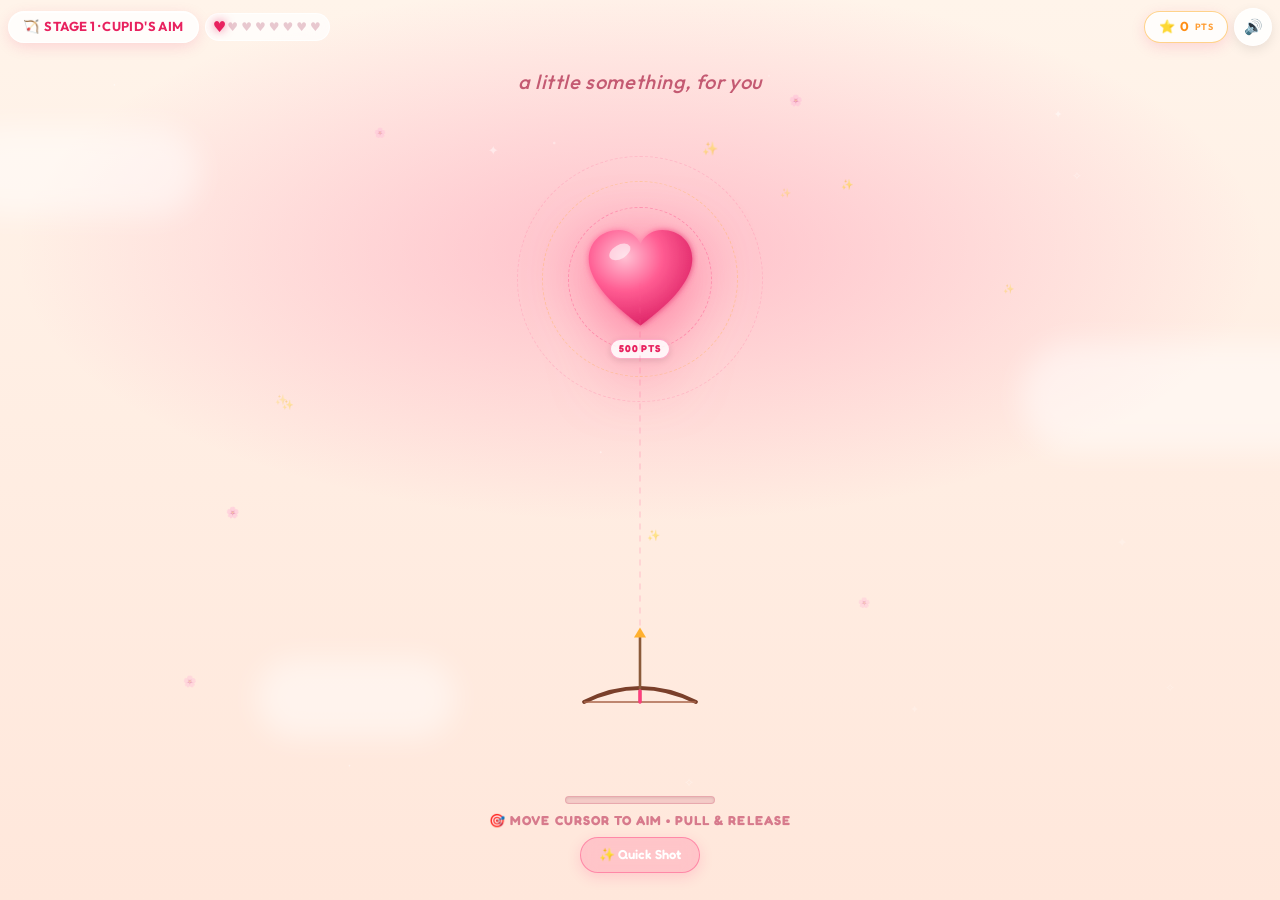
==== commit 1afae73f: "Center Blossom Garden Stage 3 layout, align tree canopy and frame birthday card responsively" ====
--- a/index.html
+++ b/index.html
@@ -145,39 +145,45 @@
     <div class="rays" aria-hidden="true"></div>
     <div class="floaters" aria-hidden="true"></div>
     
-    <div class="scene-header">
-      <span class="stage-tag">STAGE 3 · BLOSSOM GARDEN</span>
-      <p class="sub2">Tap branches or floating hearts to harvest blooms 🌸</p>
-      <div class="garden-counter" id="gardenCounter">🌸 <span id="bloomCount">0</span> Blossoms Grown</div>
-    </div>
-
-    <div class="tree" id="treeContainer">
-      <svg viewBox="0 0 300 510" preserveAspectRatio="xMidYMax meet" aria-hidden="true">
-        <g fill="none" stroke="#7a3d4a" stroke-linecap="round">
-          <path pathLength="1" style="--d:.1s" stroke-width="10" d="M150 510C146 440 156 380 150 300"/>
-          <path pathLength="1" style="--d:.9s" stroke-width="6" d="M150 330C135 300 112 280 92 235"/>
-          <path pathLength="1" style="--d:.9s" stroke-width="6" d="M150 330C165 300 188 280 208 235"/>
-          <path pathLength="1" style="--d:1s" stroke-width="5" d="M150 300C148 262 150 228 150 192"/>
-          <path pathLength="1" style="--d:1.2s" stroke-width="3" d="M92 235C80 215 74 195 62 175"/>
-          <path pathLength="1" style="--d:1.2s" stroke-width="3" d="M92 235C104 215 108 198 114 170"/>
-          <path pathLength="1" style="--d:1.2s" stroke-width="3" d="M208 235C220 215 226 195 238 175"/>
-          <path pathLength="1" style="--d:1.2s" stroke-width="3" d="M208 235C196 215 192 198 186 170"/>
-          <path pathLength="1" style="--d:1.3s" stroke-width="3" d="M150 235C140 212 134 192 128 168"/>
-          <path pathLength="1" style="--d:1.3s" stroke-width="3" d="M150 235C160 212 166 192 172 168"/>
-        </g>
-      </svg>
-      <div id="canopy"></div>
-    </div>
-
-    <div class="bd-card">
-      <small>it's officially your day</small>
-      <b>Happy Birthday, {you}</b>
-      <span class="late">and just like that, you're turning {age} ✨</span>
-    </div>
-
-    <div class="garden-actions">
-      <button class="game-pill-btn" id="waterTreeBtn">💧 Water &amp; Bloom (+50)</button>
-      <button class="cta mini-cta" data-go="cake">Visit Cake Bakery 🎂</button>
+    <div class="garden-stage-content">
+      <div class="scene-header">
+        <span class="stage-tag">STAGE 3 · BLOSSOM GARDEN</span>
+        <p class="sub2">Tap branches or floating hearts to harvest blooms 🌸</p>
+        <div class="garden-counter" id="gardenCounter">🌸 <span id="bloomCount">0</span> Blossoms Grown</div>
+      </div>
+
+      <div class="tree-showcase-wrap">
+        <div class="tree" id="treeContainer">
+          <svg viewBox="0 0 300 510" preserveAspectRatio="xMidYMax meet" aria-hidden="true">
+            <g fill="none" stroke="#7a3d4a" stroke-linecap="round">
+              <path pathLength="1" style="--d:.1s" stroke-width="10" d="M150 510C146 440 156 380 150 300"/>
+              <path pathLength="1" style="--d:.9s" stroke-width="6" d="M150 330C135 300 112 280 92 235"/>
+              <path pathLength="1" style="--d:.9s" stroke-width="6" d="M150 330C165 300 188 280 208 235"/>
+              <path pathLength="1" style="--d:1s" stroke-width="5" d="M150 300C148 262 150 228 150 192"/>
+              <path pathLength="1" style="--d:1.2s" stroke-width="3" d="M92 235C80 215 74 195 62 175"/>
+              <path pathLength="1" style="--d:1.2s" stroke-width="3" d="M92 235C104 215 108 198 114 170"/>
+              <path pathLength="1" style="--d:1.2s" stroke-width="3" d="M208 235C220 215 226 195 238 175"/>
+              <path pathLength="1" style="--d:1.2s" stroke-width="3" d="M208 235C196 215 192 198 186 170"/>
+              <path pathLength="1" style="--d:1.3s" stroke-width="3" d="M150 235C140 212 134 192 128 168"/>
+              <path pathLength="1" style="--d:1.3s" stroke-width="3" d="M150 235C160 212 166 192 172 168"/>
+            </g>
+          </svg>
+          <div id="canopy"></div>
+        </div>
+      </div>
+
+      <div class="garden-bottom-center">
+        <div class="bd-card">
+          <small>it's officially your day</small>
+          <b>Happy Birthday, {you} 💖</b>
+          <span class="late">and just like that, you're turning {age} ✨</span>
+        </div>
+
+        <div class="garden-actions">
+          <button class="game-pill-btn" id="waterTreeBtn">💧 Water &amp; Bloom (+50)</button>
+          <button class="cta mini-cta" data-go="cake">Visit Cake Bakery 🎂</button>
+        </div>
+      </div>
     </div>
   </section>
 
--- a/style.css
+++ b/style.css
@@ -862,13 +862,50 @@
 
 /* =========================================================
    STAGE 3 · BLOSSOM GARDEN (HEART TREE)
+   Centered Luxury Responsive Layout
    ========================================================= */
 #s-tree {
   background:
     radial-gradient(70% 45% at 50% 26%, #fff9ee, transparent 75%),
     linear-gradient(#ffe9d6, #ffe2d2);
   overflow: hidden;
-  padding-top: calc(var(--safe-t) + 64px);
+  padding: 0;
+  display: flex;
+  align-items: center;
+  justify-content: center;
+}
+
+.garden-stage-content {
+  position: relative;
+  z-index: 4;
+  width: 100%;
+  max-width: 480px;
+  height: 100%;
+  display: flex;
+  flex-direction: column;
+  align-items: center;
+  justify-content: space-between;
+  padding: max(calc(var(--safe-t) + 48px), 52px) 16px max(calc(var(--safe-b) + 14px), 18px);
+  box-sizing: border-box;
+}
+
+#s-tree .scene-header {
+  flex: 0 0 auto;
+  width: 100%;
+  display: flex;
+  flex-direction: column;
+  align-items: center;
+  text-align: center;
+  gap: 4px;
+}
+
+#s-tree .sub2 {
+  font-size: 13px;
+  color: #8a3f52;
+  font-weight: 500;
+  max-width: 90%;
+  margin: 0 auto;
+  line-height: 1.35;
 }
 
 .garden-counter {
@@ -876,11 +913,12 @@
   font-weight: 700;
   font-size: 13px;
   color: #b0566a;
-  background: rgba(255, 255, 255, 0.65);
+  background: rgba(255, 255, 255, 0.85);
   padding: 4px 14px;
   border-radius: 99px;
   border: 1px solid rgba(255, 61, 127, 0.25);
   box-shadow: 0 4px 12px rgba(255, 61, 127, 0.1);
+  margin-top: 2px;
 }
 
 .rays {
@@ -923,15 +961,27 @@
   100% { transform: translate(28px, -115vh) rotate(25deg); opacity: 0; }
 }
 
+.tree-showcase-wrap {
+  flex: 1 1 auto;
+  width: 100%;
+  max-width: 400px;
+  min-height: 0;
+  display: flex;
+  align-items: center;
+  justify-content: center;
+  position: relative;
+  margin: 4px auto;
+  pointer-events: none;
+}
+
 .tree {
-  position: absolute;
-  left: 50%;
-  bottom: 12%;
-  width: min(94vw, 440px);
-  height: min(65vh, 560px);
-  height: min(65dvh, 560px);
-  transform: translateX(-50%);
-  z-index: 3;
+  position: relative;
+  width: min(100%, 340px);
+  height: 100%;
+  max-height: min(44vh, 390px);
+  max-height: min(44dvh, 390px);
+  aspect-ratio: 300 / 460;
+  margin: 0 auto;
   pointer-events: none;
 }
 
@@ -984,31 +1034,41 @@
   to { transform: translate(-50%, -50%) scale(1); }
 }
 
+.garden-bottom-center {
+  flex: 0 0 auto;
+  width: 100%;
+  max-width: 400px;
+  display: flex;
+  flex-direction: column;
+  align-items: center;
+  gap: 8px;
+  position: relative;
+  z-index: 5;
+}
+
 .bd-card {
-  position: absolute;
-  left: 12px;
-  right: 12px;
-  margin-inline: auto;
-  bottom: calc(var(--safe-b) + 68px);
-  width: min(94vw, 440px);
-  z-index: 5;
-  padding: 12px 16px;
-  border-radius: 16px;
+  position: relative;
+  inset: auto;
+  margin: 0 auto;
+  width: 100%;
+  padding: 10px 16px;
+  border-radius: 18px;
   text-align: center;
   display: flex;
   flex-direction: column;
   align-items: center;
   gap: 3px;
-  background: rgba(255, 255, 255, 0.82);
-  backdrop-filter: blur(14px);
-  -webkit-backdrop-filter: blur(14px);
-  border: 1.5px solid rgba(255, 255, 255, 0.9);
-  box-shadow: 0 10px 24px -6px rgba(180, 50, 90, 0.22);
+  background: rgba(255, 255, 255, 0.88);
+  backdrop-filter: blur(16px);
+  -webkit-backdrop-filter: blur(16px);
+  border: 1.5px solid rgba(255, 255, 255, 0.95);
+  box-shadow: 0 8px 24px -4px rgba(180, 50, 90, 0.18), 0 2px 8px rgba(0, 0, 0, 0.04);
   opacity: 0;
+  box-sizing: border-box;
 }
 
 .scene.live .bd-card {
-  animation: fadeUp 0.8s 1.8s ease forwards;
+  animation: fadeUp 0.6s 0.4s ease forwards;
 }
 
 .bd-card small {
@@ -1020,31 +1080,30 @@
 .bd-card b {
   font-family: var(--fun);
   font-weight: 700;
-  font-size: clamp(20px, 6vw, 26px);
+  font-size: clamp(18px, 5.5vw, 24px);
   line-height: 1.15;
   color: var(--hot);
   text-shadow: 0 2px 0 #fff, 0 4px 14px rgba(255, 60, 120, 0.35);
 }
 
 .bd-card .late {
-  font-size: 12px;
+  font-size: 11.5px;
   color: #a8707c;
   opacity: 0;
 }
 
 .scene.live .bd-card .late {
-  animation: fadeUp 0.6s 2.4s ease forwards;
+  animation: fadeUp 0.5s 0.8s ease forwards;
 }
 
 .garden-actions {
-  position: absolute;
-  bottom: calc(var(--safe-b) + 12px);
-  left: 8px;
-  right: 8px;
+  position: relative;
+  inset: auto;
+  width: 100%;
   display: flex;
   justify-content: center;
   align-items: center;
-  gap: 10px;
+  gap: 8px;
   flex-wrap: wrap;
   z-index: 6;
 }
@@ -4051,8 +4110,7 @@
   .hud-badge { font-size: 13px; padding: 6px 14px; }
   .hud-btn { width: 38px; height: 38px; font-size: 15px; }
   .h-dot { font-size: 12px; }
-  .bd-card { bottom: calc(var(--safe-b) + 80px); }
-  .tree { bottom: 10%; height: min(72vh, 620px); }
+  .tree { max-height: min(50vh, 440px); }
 }
 
 @media (max-width: 480px) {
@@ -4204,37 +4262,33 @@
   }
 
   /* Stage 3: Blossom Garden */
+  .garden-stage-content {
+    padding: max(calc(var(--safe-t) + 44px), 48px) 12px max(calc(var(--safe-b) + 12px), 14px);
+  }
+
+  .tree-showcase-wrap {
+    margin: 2px auto;
+  }
+
   .tree {
-    bottom: 12%;
-    width: 96vw;
-    height: min(54vh, 420px);
-    height: min(54dvh, 420px);
+    max-height: min(42vh, 320px);
+    max-height: min(42dvh, 320px);
   }
 
   .bd-card {
-    position: relative;
-    bottom: auto;
-    left: auto;
-    transform: none;
-    margin-top: auto;
-    margin-bottom: 8px;
     padding: 8px 12px;
-    width: min(94vw, 360px);
-    max-width: calc(100vw - 20px);
+    gap: 2px;
   }
 
   .bd-card b {
-    font-size: clamp(17px, 5.2vw, 22px);
+    font-size: clamp(17px, 5.2vw, 21px);
+  }
+
+  .bd-card small, .bd-card .late {
+    font-size: 11px;
   }
 
   .garden-actions {
-    position: relative;
-    bottom: auto;
-    left: auto;
-    transform: none;
-    margin-bottom: 4px;
-    width: min(94vw, 340px);
-    max-width: 100%;
     gap: 6px;
   }
 
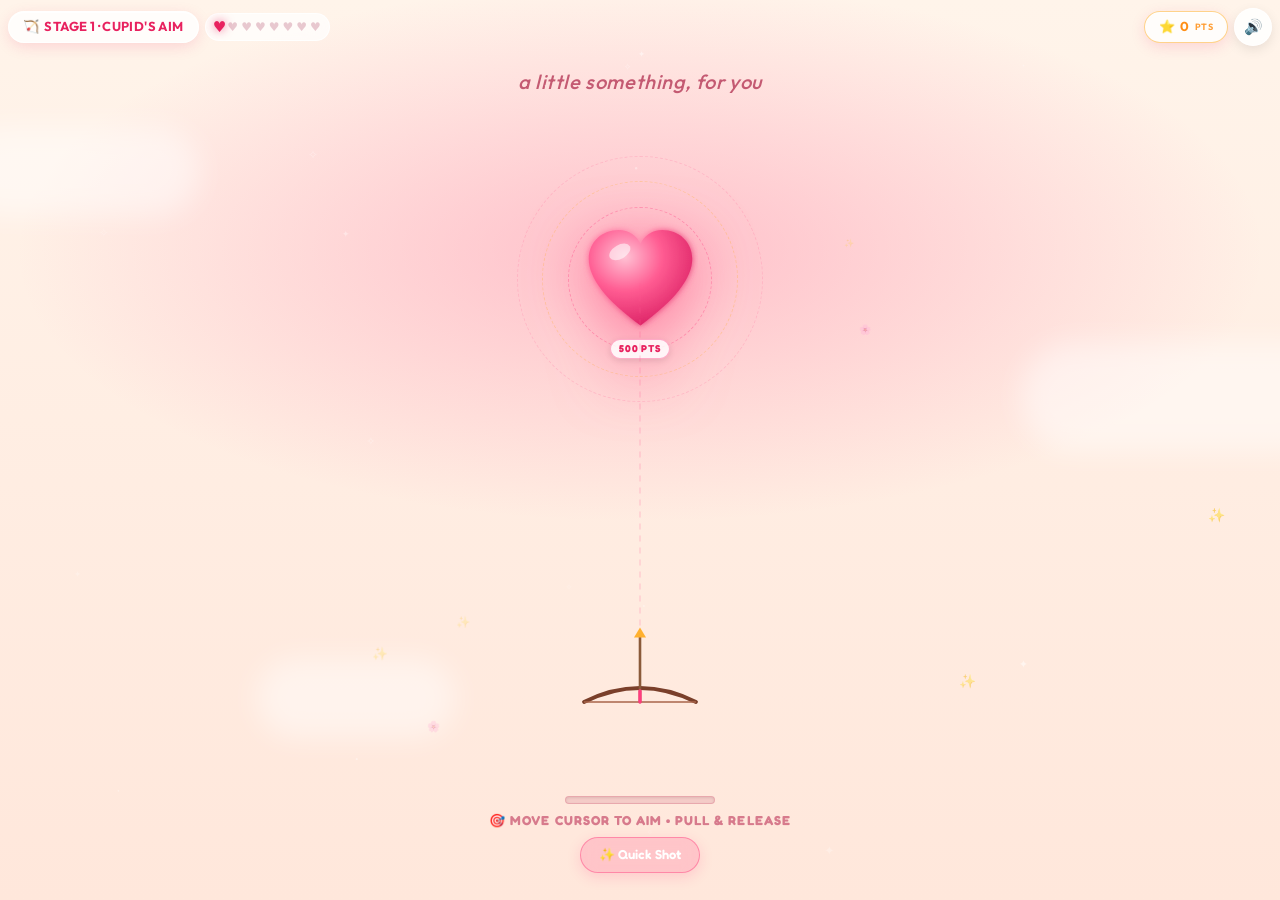
==== commit cdc5fefa: "Optimize mobile responsiveness across all stages with touch controls and compact layout" ====
--- a/index.html
+++ b/index.html
@@ -116,7 +116,7 @@
       <div class="power-bar-wrap" id="powerWrap">
         <div class="power-fill" id="powerFill"></div>
       </div>
-      <p class="eyebrow-b" id="bowLabel">🎯 MOVE CURSOR TO AIM &bull; PULL &amp; RELEASE</p>
+      <p class="eyebrow-b" id="bowLabel">🎯 DRAG OR TAP TO AIM &bull; PULL &amp; RELEASE 🏹</p>
       <button class="game-pill-btn" id="quickShotBtn">✨ Quick Shot</button>
     </div>
   </section>
--- a/style.css
+++ b/style.css
@@ -662,6 +662,12 @@
   z-index: 5;
 }
 
+#s-bow {
+  touch-action: none;
+  user-select: none;
+  -webkit-user-select: none;
+}
+
 .bow-controls {
   position: absolute;
   bottom: calc(var(--safe-b) + 3%);
@@ -673,6 +679,9 @@
   gap: 8px;
   padding: 0 16px;
   z-index: 10;
+  touch-action: none;
+  user-select: none;
+  -webkit-user-select: none;
 }
 
 .eyebrow-b {
@@ -799,7 +808,7 @@
 }
 
 .scene.live .mini {
-  animation: fadeUp 0.8s 0.2s ease forwards;
+  animation: fadeUp 0.6s 0.1s ease forwards;
 }
 
 .hb {
@@ -813,7 +822,7 @@
 }
 
 .scene.live .hb {
-  animation: fadeUp 0.9s 1.4s cubic-bezier(0.3, 1.4, 0.5, 1) forwards;
+  animation: fadeUp 0.8s 0.35s cubic-bezier(0.3, 1.4, 0.5, 1) forwards;
 }
 
 .squig {
@@ -832,7 +841,7 @@
 }
 
 .scene.live .squig path {
-  animation: draw 1s 2s ease forwards;
+  animation: draw 0.7s 0.65s ease forwards;
 }
 
 .to {
@@ -843,12 +852,12 @@
 }
 
 .scene.live .to {
-  animation: fadeUp 0.8s 2.4s ease forwards;
+  animation: fadeUp 0.6s 0.85s ease forwards;
 }
 
 .scene.live .band-in button {
   opacity: 0;
-  animation: fadeUp 0.8s 2.8s ease forwards;
+  animation: fadeUp 0.6s 1.05s ease forwards;
 }
 
 @keyframes fadeUp {
@@ -4488,6 +4497,21 @@
     justify-content: center;
   }
 
+  .puzzle-board-wrap {
+    width: min(84vw, 280px);
+    margin: 0 auto 6px;
+  }
+
+  .puzzle-stats-bar {
+    margin-bottom: 4px;
+    padding: 3px 10px;
+    gap: 8px;
+  }
+
+  .puzzle-picker-container {
+    margin-bottom: 6px;
+  }
+
   .puzzle-thumb-list {
     flex-wrap: wrap;
     justify-content: center;
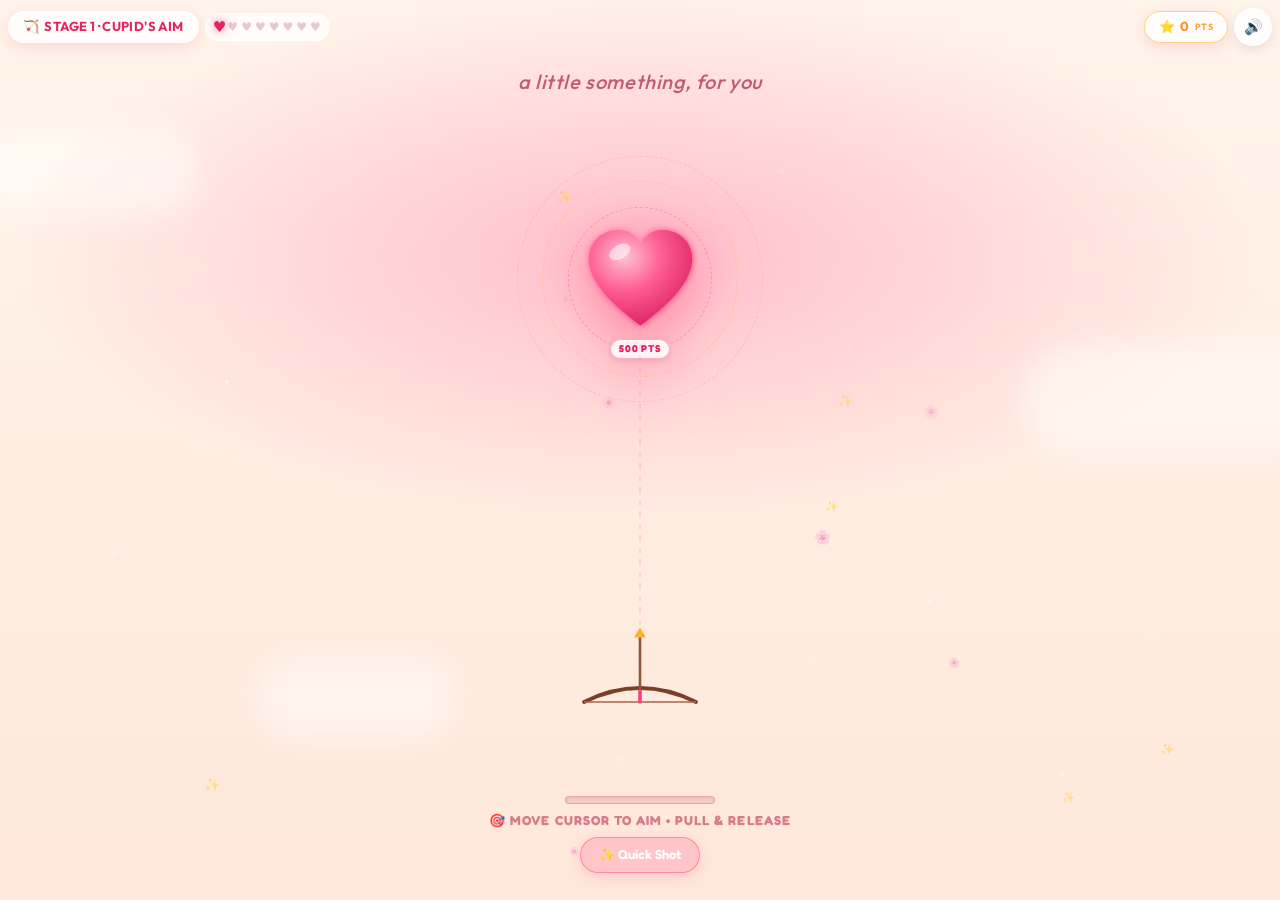
==== commit fc4f6c80: "Update birthday date to November 5 on letterhead and vintage stamp" ====
--- a/index.html
+++ b/index.html
@@ -870,7 +870,7 @@
           <div class="vintage-stamp">
             <div class="stamp-inner">
               <span class="stamp-art">🌹</span>
-              <span class="stamp-price">29 OCT</span>
+              <span class="stamp-price">5 NOV</span>
               <span class="stamp-label">SPECIAL DELIVERY</span>
             </div>
           </div>
@@ -889,7 +889,7 @@
         <header class="letter-stationery-header">
           <div class="letter-date-line">
             <span class="date-feather">✒️</span>
-            <span class="date-text">October 29 · Her Special Day</span>
+            <span class="date-text">November 5 · Her Special Day</span>
           </div>
           <h3 class="letter-salutation">My Dearest {you}, <span class="salutation-heart">💖</span></h3>
         </header>
--- a/style.css
+++ b/style.css
@@ -3595,6 +3595,7 @@
 #s-letter {
   overflow-y: auto;
   -webkit-overflow-scrolling: touch;
+  z-index: 80;
 }
 
 #s-letter .inner {
@@ -3605,6 +3606,7 @@
 /* Master Romantic Stationery Sheet */
 .romantic-letter-folio {
   position: relative;
+  z-index: 85;
   width: min(94vw, 560px);
   text-align: left;
   padding: 30px 32px 36px;
@@ -3692,6 +3694,8 @@
 
 /* Royal Quest Victory Arch above letter */
 .royal-quest-banner {
+  position: relative;
+  z-index: 85;
   display: flex;
   align-items: center;
   justify-content: center;
@@ -4411,49 +4415,225 @@
   }
 
   /* Stage 6: Memory Vault & Photo Showcase */
+  #s-memory {
+    padding-top: max(calc(var(--safe-t) + 40px), 44px);
+    padding-bottom: max(calc(var(--safe-b) + 10px), 12px);
+    padding-left: 8px;
+    padding-right: 8px;
+  }
+
+  #s-memory .inner {
+    gap: 3px;
+  }
+
+  #s-memory .scene-header {
+    gap: 2px;
+  }
+
+  #s-memory .stage-tag {
+    font-size: 8.5px;
+    padding: 1.5px 7px;
+  }
+
+  #s-memory .t-head {
+    font-size: 17px;
+    line-height: 1.15;
+    margin: 0;
+  }
+
+  #s-memory .sub2 {
+    display: none;
+  }
+
+  .memory-switcher {
+    max-width: 280px;
+    margin: 2px auto 4px;
+    padding: 2.5px;
+  }
+
+  .memory-switcher .c-switch-btn {
+    padding: 4.5px 8px;
+    font-size: 11px;
+    gap: 4px;
+  }
+
+  .c-count-badge {
+    font-size: 7px;
+    padding: 1px 4px;
+  }
+
+  .fairy-lights-string {
+    display: none;
+  }
+
+  .wooden-pin {
+    display: none;
+  }
+
   .polaroid-showcase-wrap {
+    display: flex;
+    align-items: center;
+    justify-content: center;
     gap: 6px;
     width: 100%;
-    max-width: 100%;
+    max-width: 330px;
+    margin: 2px auto 4px;
   }
 
   .pol-nav-btn {
+    width: 32px;
+    height: 32px;
+    font-size: 18px;
+    flex-shrink: 0;
+    background: rgba(255, 255, 255, 0.15);
+    border: 1px solid rgba(255, 255, 255, 0.3);
+    backdrop-filter: blur(10px);
+    -webkit-backdrop-filter: blur(10px);
+    box-shadow: 0 4px 12px rgba(0, 0, 0, 0.4);
+  }
+
+  .hero-polaroid-card {
+    position: relative;
+    background: #fffdfa;
+    padding: 6px 6px 10px;
+    border-radius: 12px;
+    box-shadow: 0 14px 32px -6px rgba(0, 0, 0, 0.65), 0 0 16px rgba(255, 210, 122, 0.15);
+    width: min(72vw, 220px);
+    flex-shrink: 0;
+  }
+
+  .polaroid-photo-frame {
+    border-radius: 9px;
+  }
+
+  .photo-like-pill {
+    top: 5px;
+    right: 5px;
+    padding: 2.5px 7px;
+    font-size: 10px;
+    gap: 3px;
+  }
+
+  .polaroid-meta {
+    padding-top: 6px;
+    text-align: center;
+  }
+
+  .memory-badge-row {
+    gap: 5px;
+    margin-bottom: 2px;
+  }
+
+  .memory-index-badge {
+    font-size: 7px;
+    padding: 1.5px 5px;
+  }
+
+  .memory-date-badge {
+    font-size: 9.5px;
+    color: #8c6046;
+  }
+
+  .memory-title {
+    font-size: 14px;
+    font-weight: 700;
+    margin: 0 0 1px;
+    line-height: 1.2;
+  }
+
+  .memory-story {
+    font-size: 11.5px;
+    line-height: 1.2;
+    color: #694b39;
+    padding: 0 2px;
+  }
+
+  .photo-filmstrip-container {
+    gap: 2px;
+    margin: 4px auto 3px;
+    width: 100%;
+  }
+
+  .filmstrip-label {
+    display: none;
+  }
+
+  .photo-filmstrip {
+    gap: 6px;
+  }
+
+  .filmstrip-thumb {
     width: 36px;
     height: 36px;
-    font-size: 20px;
-  }
-
-  .hero-polaroid-card {
-    width: min(80vw, 290px);
-    padding: 10px 10px 14px;
-    border-radius: 10px;
-  }
-
-  .memory-title {
-    font-size: 16px;
-  }
-
-  .memory-story {
-    font-size: 14px;
-  }
-
-  .photo-filmstrip {
-    gap: 6px;
-  }
-
-  .filmstrip-thumb {
-    width: 44px;
-    height: 44px;
+    border-radius: 7px;
+    border: 1.5px solid rgba(255, 255, 255, 0.25);
+  }
+
+  .filmstrip-thumb.active {
+    transform: scale(1.1);
+    border-color: #ffd27a;
+    box-shadow: 0 0 10px #ffd27a;
+  }
+
+  .sticker-palette {
+    display: flex;
+    align-items: center;
+    justify-content: center;
+    gap: 5px;
+    padding: 3px 8px;
+    border-radius: 99px;
+    background: rgba(255, 255, 255, 0.1);
+    backdrop-filter: blur(10px);
+    -webkit-backdrop-filter: blur(10px);
+    border: 1px solid rgba(255, 255, 255, 0.2);
+    margin: 2px auto 4px;
+    max-width: 300px;
+  }
+
+  .palette-label {
+    font-size: 9.5px;
+    color: #ffd27a;
+    font-weight: 700;
+    white-space: nowrap;
   }
 
   .stamps-row {
-    gap: 5px;
+    gap: 4px;
+    flex-wrap: nowrap;
   }
 
   .stamp-chip {
-    padding: 4px 8px;
-    font-size: 11px;
+    width: 25px;
+    height: 25px;
+    border-radius: 50%;
+    font-size: 12px;
+    padding: 0;
+    display: flex;
+    align-items: center;
+    justify-content: center;
+    flex-shrink: 0;
+  }
+
+  .memory-action-bar {
+    margin-top: 3px;
+    width: min(88vw, 280px);
     gap: 3px;
+  }
+
+  .play-puzzle-cta {
+    min-height: 38px;
+    font-size: 12.5px;
+    padding: 0 14px;
+  }
+
+  .scene-nav-actions {
+    margin-top: 3px !important;
+  }
+
+  .ghost-skip-btn {
+    font-size: 10.5px;
+    padding: 3px 6px;
+    margin: 0;
   }
 
   /* Stage 7: Photo Puzzle */
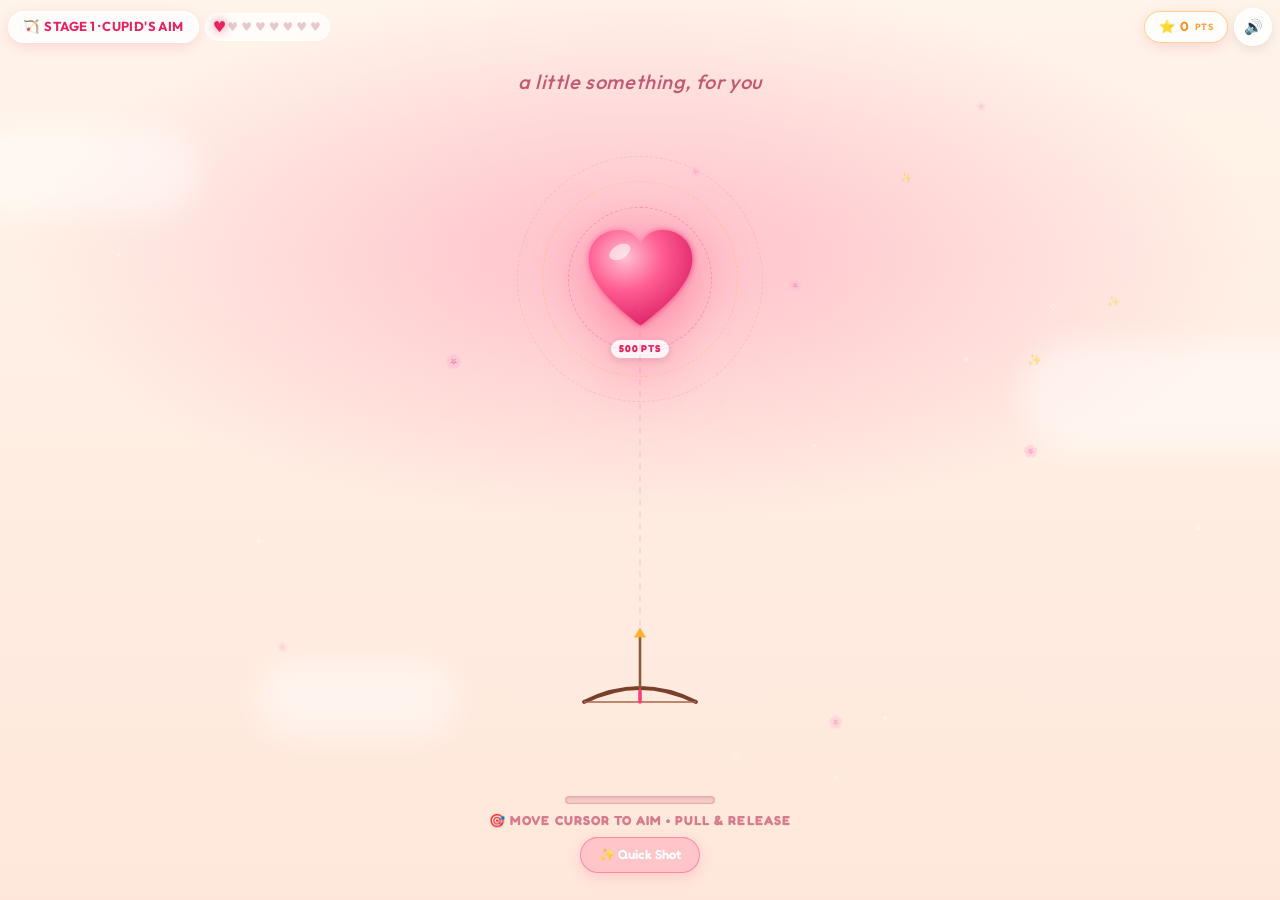
==== commit 6d3a408e: "Replace Stage 4 gift card with unrolling royal scroll featuring romantic lines and next stage button" ====
--- a/index.html
+++ b/index.html
@@ -498,78 +498,68 @@
           </div>
         </div>
 
-        <!-- REVEALED: The VIP Birthday Gift Certificate & Keepsake -->
-        <article class="birthday-gift-card hide" id="birthdayGiftCard" aria-label="Birthday Gift Certificate">
-          <div class="gift-card-shine" aria-hidden="true"></div>
-          <div class="gift-card-header">
-            <div class="gift-vip-badge">👑 OFFICIAL BIRTHDAY VIP PASS 👑</div>
-            <h3 class="gift-card-title">{you}'s Special Birthday Gift 💖</h3>
-            <p class="gift-card-subtitle">Valid Forever · Non-Transferable · Wrapped with Love</p>
-          </div>
-
-          <div class="gift-dedication">
-            <p class="dedication-text">
-              "Happy {age}th Birthday, {you}! You bring so much sweetness, warmth, and laughter into my world. 
-              Here is your official birthday voucher, redeemable anytime you wish…"
-            </p>
-          </div>
-
-          <!-- 4 Curated VIP Perks -->
-          <div class="gift-perks-grid">
-            <div class="perk-card">
-              <span class="perk-badge-icon">🍽️</span>
-              <div class="perk-content">
-                <b class="perk-title">The Royal Birthday Feast</b>
-                <p class="perk-desc">Any restaurant, cuisine, or late-night craving of your choice — fully on me, zero excuses.</p>
+        <!-- REVEALED: Royal Birthday Keepsake Scroll -->
+        <article class="royal-birthday-scroll hide" id="birthdayGiftCard" aria-label="Special Birthday Gift Scroll">
+          <!-- Top Golden Scroll Roller -->
+          <div class="scroll-roller top" aria-hidden="true">
+            <span class="roller-finial l"></span>
+            <span class="roller-cylinder"></span>
+            <span class="roller-finial r"></span>
+          </div>
+
+          <!-- Unrolled Parchment Sheet -->
+          <div class="scroll-parchment-sheet">
+            <div class="scroll-filigree tl" aria-hidden="true"></div>
+            <div class="scroll-filigree tr" aria-hidden="true"></div>
+            <div class="scroll-filigree bl" aria-hidden="true"></div>
+            <div class="scroll-filigree br" aria-hidden="true"></div>
+
+            <div class="scroll-header">
+              <span class="scroll-crown">👑</span>
+              <div class="scroll-royal-badge">ROYAL BIRTHDAY SCROLL · FOR {you} 💖</div>
+              <h3 class="scroll-salutation">My Dearest {you}, <span class="scroll-rose">🌹</span></h3>
+            </div>
+
+            <div class="scroll-lines">
+              <p class="scroll-prose">
+                Tum meri life ka sabse pyaara aur anmol surprise ho. 🥹💕
+              </p>
+              <p class="scroll-prose">
+                Dua hai ki tumhari har khwahish poori ho, tumhe duniya ki saari khushiyan milein, aur tumhari pyaari si muskurahat hamesha aise hi chamakti rahe. 🌸✨
+              </p>
+              <p class="scroll-prose">
+                Har pal tumhare saath ek anmol gift hai. Happy Birthday, my favourite person! 🎂💖
+              </p>
+            </div>
+
+            <div class="scroll-footer">
+              <div class="scroll-signature">
+                <p class="scroll-signoff">With all my love, forever &amp; always,</p>
+                <p class="scroll-author">— {me} <span class="scroll-sparkle">✨</span></p>
               </div>
-            </div>
-
-            <div class="perk-card">
-              <span class="perk-badge-icon">🌟</span>
-              <div class="perk-content">
-                <b class="perk-title">The Golden Wish Ticket</b>
-                <p class="perk-desc">Redeemable for one spontaneous adventure, surprise outing, or special wish together.</p>
+
+              <div class="scroll-wax-seal" aria-hidden="true">
+                <span class="scroll-seal-crest">💌</span>
+                <span class="scroll-seal-text">SEALED WITH LOVE</span>
               </div>
             </div>
 
-            <div class="perk-card">
-              <span class="perk-badge-icon">🎬</span>
-              <div class="perk-content">
-                <b class="perk-title">Midnight Drive &amp; Ice Cream</b>
-                <p class="perk-desc">Your favourite playlist, extra scoops of dessert, and peaceful stargazing conversations.</p>
+            <div class="scroll-actions">
+              <button class="cta pulse-glow" data-go="balloons" type="button">
+                Proceed to Balloon Carnival 🎈 ➔
+              </button>
+              <div class="scroll-sub-actions">
+                <button class="game-pill-btn" id="rewrapGiftBtn" type="button">↺ Re-wrap Box</button>
+                <button class="game-pill-btn" id="backToCakeBtn" type="button">‹ Back to Cake 🎂</button>
               </div>
             </div>
-
-            <div class="perk-card">
-              <span class="perk-badge-icon">🫂</span>
-              <div class="perk-content">
-                <b class="perk-title">Lifetime Love &amp; Comfort</b>
-                <p class="perk-desc">Unlimited supply of warm hugs, attentive listening, and standing by your side always.</p>
-              </div>
-            </div>
-          </div>
-
-          <div class="gift-card-footer">
-            <div class="gift-card-seal">
-              <span class="seal-icon">🎂</span>
-              <span class="seal-text">{age} YEARS OF MAGIC</span>
-            </div>
-            <button class="gift-claim-btn" id="claimGiftBtn" type="button">
-              <span>💖</span> Claim My Birthday Gift!
-            </button>
-          </div>
-
-          <div class="claimed-banner hide" id="claimedBanner">
-            <span class="claimed-check">🎉</span>
-            <div class="claimed-text">
-              <b>GIFT OFFICIALLY CLAIMED BY {you}! 💖</b>
-              <small>I can't wait to celebrate every moment with you.</small>
-            </div>
-          </div>
-
-          <div class="gift-post-actions">
-            <button class="game-pill-btn" id="rewrapGiftBtn" type="button">↺ Re-wrap Box</button>
-            <button class="cta mini-cta" data-go="balloons" type="button">Proceed to Balloon Carnival 🎈 ➔</button>
+          </div>
+
+          <!-- Bottom Golden Scroll Roller -->
+          <div class="scroll-roller bottom" aria-hidden="true">
+            <span class="roller-finial l"></span>
+            <span class="roller-cylinder"></span>
+            <span class="roller-finial r"></span>
           </div>
         </article>
       </div>
--- a/style.css
+++ b/style.css
@@ -1764,200 +1764,239 @@
 }
 
 /* =========================================================
-   THE VIP BIRTHDAY GIFT CERTIFICATE / PASS
+   STAGE 4 · ROYAL BIRTHDAY KEEPSAKE SCROLL
    ========================================================= */
-.birthday-gift-card {
+#s-cake {
+  overflow-y: auto;
+  -webkit-overflow-scrolling: touch;
+  justify-content: flex-start;
+}
+
+#s-cake .inner {
+  margin: auto 0;
+  padding-top: max(calc(var(--safe-t) + 40px), 48px);
+  padding-bottom: max(calc(var(--safe-b) + 30px), 36px);
+}
+
+.royal-birthday-scroll {
+  position: relative;
+  width: min(92vw, 380px);
+  margin: 6px auto 14px;
+  display: flex;
+  flex-direction: column;
+  align-items: center;
+  animation: scrollUnroll 0.85s cubic-bezier(0.25, 1, 0.5, 1) both;
+  box-sizing: border-box;
+}
+
+@keyframes scrollUnroll {
+  0% {
+    transform: scaleY(0.12) translateY(-15px);
+    opacity: 0;
+  }
+  65% {
+    transform: scaleY(1.02) translateY(0);
+    opacity: 1;
+  }
+  100% {
+    transform: scaleY(1) translateY(0);
+    opacity: 1;
+  }
+}
+
+/* Gold Cylindrical Rollers at Top & Bottom */
+.scroll-roller {
   position: relative;
   width: 100%;
-  max-width: 440px;
-  background: linear-gradient(145deg, rgba(32, 10, 48, 0.96) 0%, rgba(22, 5, 34, 0.98) 100%);
-  border: 2px solid #ffd27a;
-  border-radius: 20px;
-  padding: 24px 20px;
-  box-shadow: 0 20px 50px -8px rgba(0, 0, 0, 0.8), 0 0 35px rgba(255, 210, 122, 0.35);
-  backdrop-filter: blur(16px);
-  -webkit-backdrop-filter: blur(16px);
-  animation: giftCardReveal 0.65s cubic-bezier(0.34, 1.56, 0.64, 1) forwards;
-  overflow: hidden;
-  margin-top: 6px;
+  height: 16px;
+  display: flex;
+  align-items: center;
+  justify-content: center;
+  z-index: 3;
+}
+
+.roller-cylinder {
+  width: calc(100% - 28px);
+  height: 10px;
+  background: linear-gradient(180deg, #fff2b2 0%, #ffd27a 25%, #c59328 65%, #8c6308 100%);
+  border-radius: 5px;
+  box-shadow: 0 3px 8px rgba(0, 0, 0, 0.55), inset 0 1px 1px rgba(255, 255, 255, 0.7);
+  border: 1px solid #7d5706;
+}
+
+.roller-finial {
+  position: absolute;
+  top: 50%;
+  transform: translateY(-50%);
+  width: 18px;
+  height: 18px;
+  border-radius: 50%;
+  background: radial-gradient(circle at 35% 35%, #fff9d6, #ffd27a 45%, #b58319 80%, #684600 100%);
+  box-shadow: 0 3px 8px rgba(0, 0, 0, 0.6), inset 0 1px 2px rgba(255, 255, 255, 0.8);
+  border: 1px solid #825c04;
+}
+
+.roller-finial.l { left: 0; }
+.roller-finial.r { right: 0; }
+
+/* The Unrolled Parchment Sheet */
+.scroll-parchment-sheet {
+  position: relative;
+  width: calc(100% - 20px);
+  background-color: #fffefb;
+  background-image: 
+    repeating-linear-gradient(to bottom, transparent, transparent 25px, rgba(198, 156, 109, 0.12) 26px),
+    linear-gradient(178deg, #fffdfa 0%, #faf3e1 45%, #f4e6c5 100%);
+  border-left: 2px solid #c99f4a;
+  border-right: 2px solid #c99f4a;
+  box-shadow: 
+    0 16px 45px -8px rgba(0, 0, 0, 0.75),
+    0 0 30px rgba(255, 210, 122, 0.25),
+    inset 0 0 50px rgba(212, 175, 120, 0.18);
+  padding: 14px 14px 16px;
   text-align: center;
-}
-
-@keyframes giftCardReveal {
-  from { opacity: 0; transform: translateY(40px) scale(0.92); }
-  to { opacity: 1; transform: translateY(0) scale(1); }
-}
-
-.gift-card-shine {
-  position: absolute;
-  top: -50%;
-  left: -60%;
-  width: 200%;
-  height: 200%;
-  background: linear-gradient(60deg, transparent 40%, rgba(255, 255, 255, 0.12) 50%, transparent 60%);
+  color: #2b170a;
+  transform-origin: top center;
+  box-sizing: border-box;
+}
+
+/* Ornate Corner Accents */
+.scroll-filigree {
+  position: absolute;
+  width: 12px;
+  height: 12px;
+  border-color: #c99f4a;
+  border-style: solid;
   pointer-events: none;
-  animation: shineSweep 4s infinite linear;
-}
-
-@keyframes shineSweep {
-  0% { transform: translateX(-40%); }
-  100% { transform: translateX(40%); }
-}
-
-.gift-vip-badge {
+}
+.scroll-filigree.tl { top: 5px; left: 5px; border-width: 2px 0 0 2px; }
+.scroll-filigree.tr { top: 5px; right: 5px; border-width: 2px 2px 0 0; }
+.scroll-filigree.bl { bottom: 5px; left: 5px; border-width: 0 0 2px 2px; }
+.scroll-filigree.br { bottom: 5px; right: 5px; border-width: 0 2px 2px 0; }
+
+/* Header & Salutation */
+.scroll-header {
+  margin-bottom: 8px;
+}
+.scroll-crown {
+  font-size: 18px;
+  display: block;
+  margin-bottom: 1px;
+  filter: drop-shadow(0 2px 4px rgba(0, 0, 0, 0.15));
+}
+.scroll-royal-badge {
+  font-family: var(--arcade);
+  font-size: 7px;
+  letter-spacing: 0.6px;
+  color: #8c1d40;
+  font-weight: 700;
+  background: rgba(255, 210, 122, 0.35);
+  border: 1px solid rgba(201, 159, 74, 0.5);
+  padding: 2px 8px;
+  border-radius: 99px;
   display: inline-block;
+  margin-bottom: 4px;
+}
+.scroll-salutation {
+  font-family: 'Caveat', cursive;
+  font-size: 22px;
+  color: #5c0f27;
+  margin: 0;
+  font-weight: 700;
+  letter-spacing: 0.2px;
+}
+.scroll-rose {
+  font-size: 18px;
+}
+
+/* The Handwritten Lines */
+.scroll-lines {
+  display: flex;
+  flex-direction: column;
+  gap: 6px;
+  margin: 6px 0 10px;
+}
+.scroll-prose {
+  font-family: 'Caveat', cursive;
+  font-size: 17px;
+  line-height: 23px;
+  color: #2b170a;
+  margin: 0;
+  font-weight: 600;
+  text-align: center;
+}
+
+/* Signature & Wax Seal */
+.scroll-footer {
+  display: flex;
+  align-items: center;
+  justify-content: space-between;
+  border-top: 1px dashed rgba(198, 156, 109, 0.45);
+  padding-top: 8px;
+  margin-top: 8px;
+  text-align: left;
+}
+.scroll-signoff {
+  font-family: 'Caveat', cursive;
+  font-size: 13px;
+  color: #6b4021;
+  margin: 0;
+}
+.scroll-author {
+  font-family: 'Caveat', cursive;
+  font-size: 19px;
+  color: #42101e;
+  font-weight: 700;
+  margin: 0;
+}
+.scroll-wax-seal {
+  width: 42px;
+  height: 42px;
+  border-radius: 50%;
+  background: radial-gradient(circle at 35% 35%, #ff4d73, #a01035 70%, #5a0017 100%);
+  border: 1.5px solid #ffd27a;
+  box-shadow: 0 4px 10px rgba(0, 0, 0, 0.35), inset 0 0 6px rgba(255, 255, 255, 0.3);
+  display: flex;
+  flex-direction: column;
+  align-items: center;
+  justify-content: center;
+  color: #ffe8b5;
+  flex-shrink: 0;
+}
+.scroll-seal-crest {
+  font-size: 13px;
+  line-height: 1;
+}
+.scroll-seal-text {
   font-family: var(--arcade);
-  font-size: 9px;
-  letter-spacing: 1px;
-  color: #1b0b2e;
-  background: linear-gradient(90deg, #ffd27a, #ffe599, #ffd27a);
-  padding: 4px 12px;
-  border-radius: 99px;
-  font-weight: 800;
-  box-shadow: 0 0 12px rgba(255, 210, 122, 0.6);
-  margin-bottom: 8px;
-}
-
-.gift-card-title {
-  font-family: var(--fun);
-  font-size: clamp(20px, 5.5vw, 26px);
-  font-weight: 700;
-  color: #fff;
-  text-shadow: 0 2px 14px rgba(255, 61, 127, 0.4);
-  margin-bottom: 2px;
-}
-
-.gift-card-subtitle {
-  font-size: 11.5px;
-  color: #ffd27a;
-  letter-spacing: 0.5px;
-  text-transform: uppercase;
-  margin-bottom: 12px;
-}
-
-.gift-dedication {
-  background: rgba(255, 255, 255, 0.06);
-  border-left: 3px solid #ff3d7f;
-  padding: 8px 12px;
-  border-radius: 0 10px 10px 0;
-  margin-bottom: 16px;
-  text-align: left;
-}
-
-.dedication-text {
-  font-family: var(--hand);
-  font-size: 15px;
-  line-height: 1.4;
-  color: #ffdeeb;
-}
-
-/* 4 Perks Grid */
-.gift-perks-grid {
-  display: grid;
-  grid-template-columns: 1fr;
-  gap: 10px;
-  margin-bottom: 16px;
-  text-align: left;
-}
-
-@media (min-width: 480px) {
-  .gift-perks-grid {
-    grid-template-columns: 1fr 1fr;
-  }
-}
-
-.perk-card {
-  display: flex;
-  align-items: flex-start;
-  gap: 10px;
-  background: rgba(255, 255, 255, 0.07);
-  border: 1px solid rgba(255, 255, 255, 0.12);
-  border-radius: 12px;
-  padding: 10px;
-  transition: all 0.22s ease;
-}
-
-.perk-card:hover {
-  background: rgba(255, 255, 255, 0.12);
-  border-color: rgba(255, 210, 122, 0.4);
-  transform: translateY(-2px);
-}
-
-.perk-badge-icon {
-  font-size: 22px;
-  flex-shrink: 0;
-  background: rgba(255, 61, 127, 0.2);
-  width: 36px;
-  height: 36px;
-  border-radius: 10px;
-  display: flex;
-  align-items: center;
+  font-size: 4px;
+  letter-spacing: 0.3px;
+  margin-top: 2px;
+  text-align: center;
+}
+
+/* Action Buttons */
+.scroll-actions {
+  display: flex;
+  flex-direction: column;
+  align-items: center;
+  gap: 8px;
+  margin-top: 14px;
+  width: 100%;
+}
+.scroll-actions .cta {
+  width: 100%;
+  max-width: 290px;
+  padding: 12px 18px;
+  font-size: 14px;
+}
+.scroll-sub-actions {
+  display: flex;
+  align-items: center;
+  gap: 8px;
   justify-content: center;
-  border: 1px solid rgba(255, 61, 127, 0.35);
-}
-
-.perk-content {
-  flex: 1;
-}
-
-.perk-title {
-  display: block;
-  font-size: 12.5px;
-  color: #ffd27a;
-  font-weight: 700;
-  margin-bottom: 2px;
-}
-
-.perk-desc {
-  font-size: 11px;
-  color: rgba(255, 255, 255, 0.78);
-  line-height: 1.35;
-}
-
-.gift-card-footer {
-  display: flex;
-  align-items: center;
-  justify-content: space-between;
-  gap: 12px;
-  padding-top: 10px;
-  border-top: 1px dashed rgba(255, 210, 122, 0.3);
   flex-wrap: wrap;
 }
-
-.gift-card-seal {
-  display: flex;
-  align-items: center;
-  gap: 6px;
-  font-family: var(--arcade);
-  font-size: 9px;
-  color: #ffd27a;
-}
-
-.gift-claim-btn {
-  background: linear-gradient(135deg, #ff3d7f, #e91e63);
-  color: #fff;
-  border: 1px solid rgba(255, 255, 255, 0.4);
-  padding: 8px 18px;
-  border-radius: 99px;
-  font-family: var(--fun);
-  font-size: 13.5px;
-  font-weight: 700;
-  cursor: pointer;
-  box-shadow: 0 4px 14px rgba(255, 61, 127, 0.5);
-  transition: all 0.22s cubic-bezier(0.34, 1.56, 0.64, 1);
-  display: inline-flex;
-  align-items: center;
-  gap: 6px;
-}
-
-.gift-claim-btn:hover {
-  transform: translateY(-2px) scale(1.05);
-  box-shadow: 0 8px 20px rgba(255, 61, 127, 0.7);
-}
-
-/* Claimed State Banner */
-.claimed-banner {
-  display: flex;
   align-items: center;
   gap: 12px;
   background: linear-gradient(135deg, rgba(31, 209, 193, 0.25), rgba(0, 180, 216, 0.25));
@@ -4357,24 +4396,15 @@
     top: 68px;
   }
 
-  .birthday-gift-card {
-    padding: 18px 14px;
-    border-radius: 16px;
-    width: 100%;
-    max-width: 100%;
-  }
-
-  .gift-card-title {
-    font-size: clamp(18px, 5vw, 22px);
-  }
-
-  .gift-perks-grid {
-    gap: 8px;
-  }
-
-  .perk-card {
-    padding: 8px;
-    gap: 8px;
+  .royal-birthday-scroll {
+    width: min(94vw, 360px);
+  }
+  .scroll-parchment-sheet {
+    padding: 14px 12px 16px;
+  }
+  .scroll-prose {
+    font-size: 17px;
+    line-height: 24px;
   }
 
   .perk-badge-icon {
@@ -4793,8 +4823,8 @@
     height: 94px;
     top: 56px;
   }
-  .birthday-gift-card {
-    padding: 14px 10px;
+  .royal-birthday-scroll {
+    width: min(94vw, 340px);
   }
   .hero-polaroid-card {
     width: min(78vw, 250px);
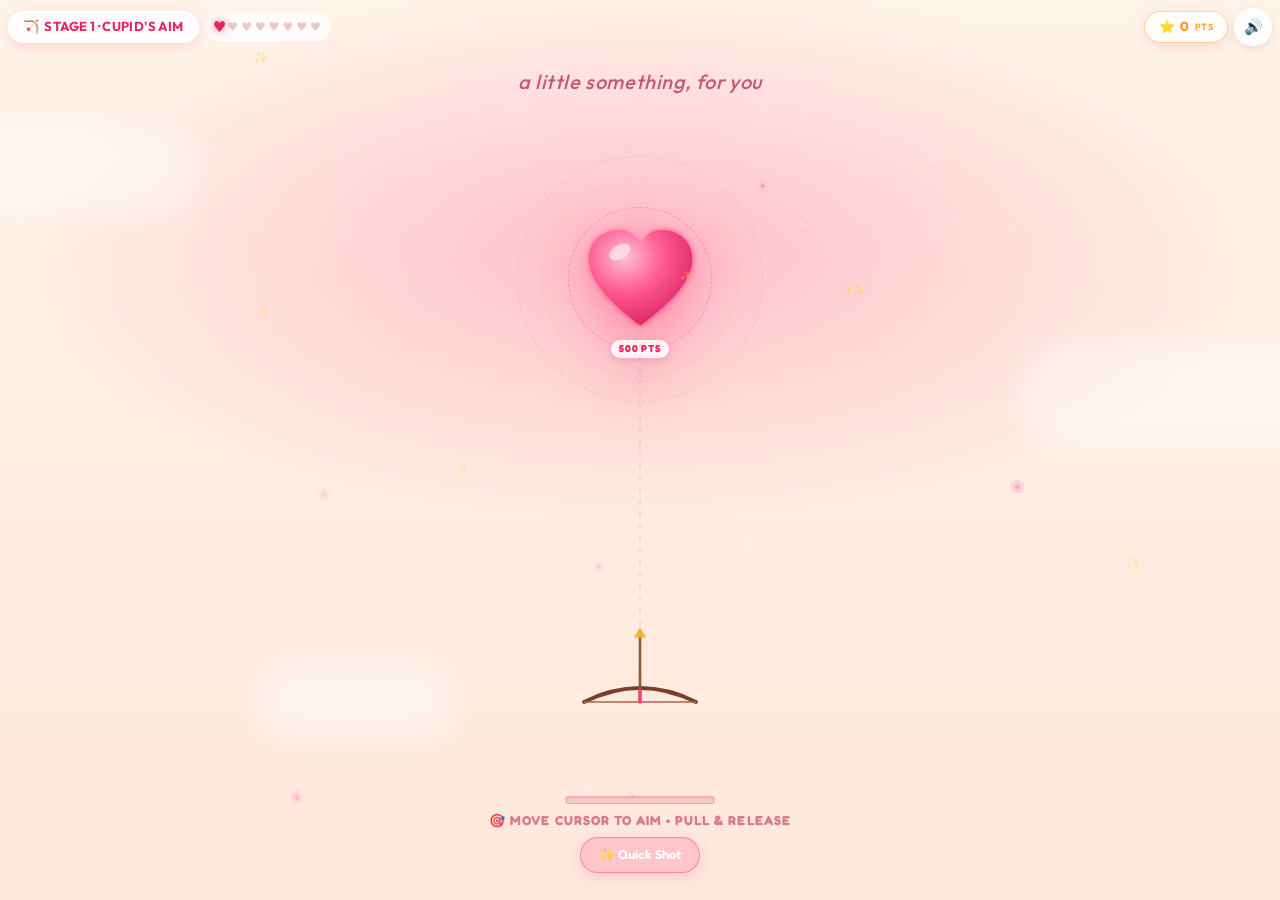
==== commit dcc58ed6: "Update Stage 4 Royal Scroll with custom heartfelt shayari for Soniya" ====
--- a/index.html
+++ b/index.html
@@ -517,18 +517,17 @@
             <div class="scroll-header">
               <span class="scroll-crown">👑</span>
               <div class="scroll-royal-badge">ROYAL BIRTHDAY SCROLL · FOR {you} 💖</div>
-              <h3 class="scroll-salutation">My Dearest {you}, <span class="scroll-rose">🌹</span></h3>
             </div>
 
             <div class="scroll-lines">
-              <p class="scroll-prose">
-                Tum meri life ka sabse pyaara aur anmol surprise ho. 🥹💕
+              <p class="scroll-poetry">
+                Tumhari muskurahat meri pehchaan ban jaaye, 💗<br>
+                Tumhari har khushi meri jaan ban jaaye, 🌷<br>
+                Maangu toh bas itna sa maangu khuda se,<br>
+                Tumhara har aane wala kal mere saath ban jaaye. 🫶🏻❤️
               </p>
-              <p class="scroll-prose">
-                Dua hai ki tumhari har khwahish poori ho, tumhe duniya ki saari khushiyan milein, aur tumhari pyaari si muskurahat hamesha aise hi chamakti rahe. 🌸✨
-              </p>
-              <p class="scroll-prose">
-                Har pal tumhare saath ek anmol gift hai. Happy Birthday, my favourite person! 🎂💖
+              <p class="scroll-greeting-lead">
+                Happy Birthday, Meri Jaan! 🎂😘
               </p>
             </div>
 
--- a/style.css
+++ b/style.css
@@ -1909,20 +1909,29 @@
   font-size: 18px;
 }
 
-/* The Handwritten Lines */
+/* The Handwritten Poetry Lines */
 .scroll-lines {
   display: flex;
   flex-direction: column;
-  gap: 6px;
+  gap: 10px;
   margin: 6px 0 10px;
 }
-.scroll-prose {
+.scroll-poetry {
   font-family: 'Caveat', cursive;
-  font-size: 17px;
-  line-height: 23px;
+  font-size: 18.5px;
+  line-height: 27px;
   color: #2b170a;
   margin: 0;
   font-weight: 600;
+  text-align: center;
+}
+.scroll-greeting-lead {
+  font-family: 'Caveat', cursive;
+  font-size: 23px;
+  line-height: 29px;
+  color: #5c0f27;
+  margin: 0;
+  font-weight: 700;
   text-align: center;
 }
 
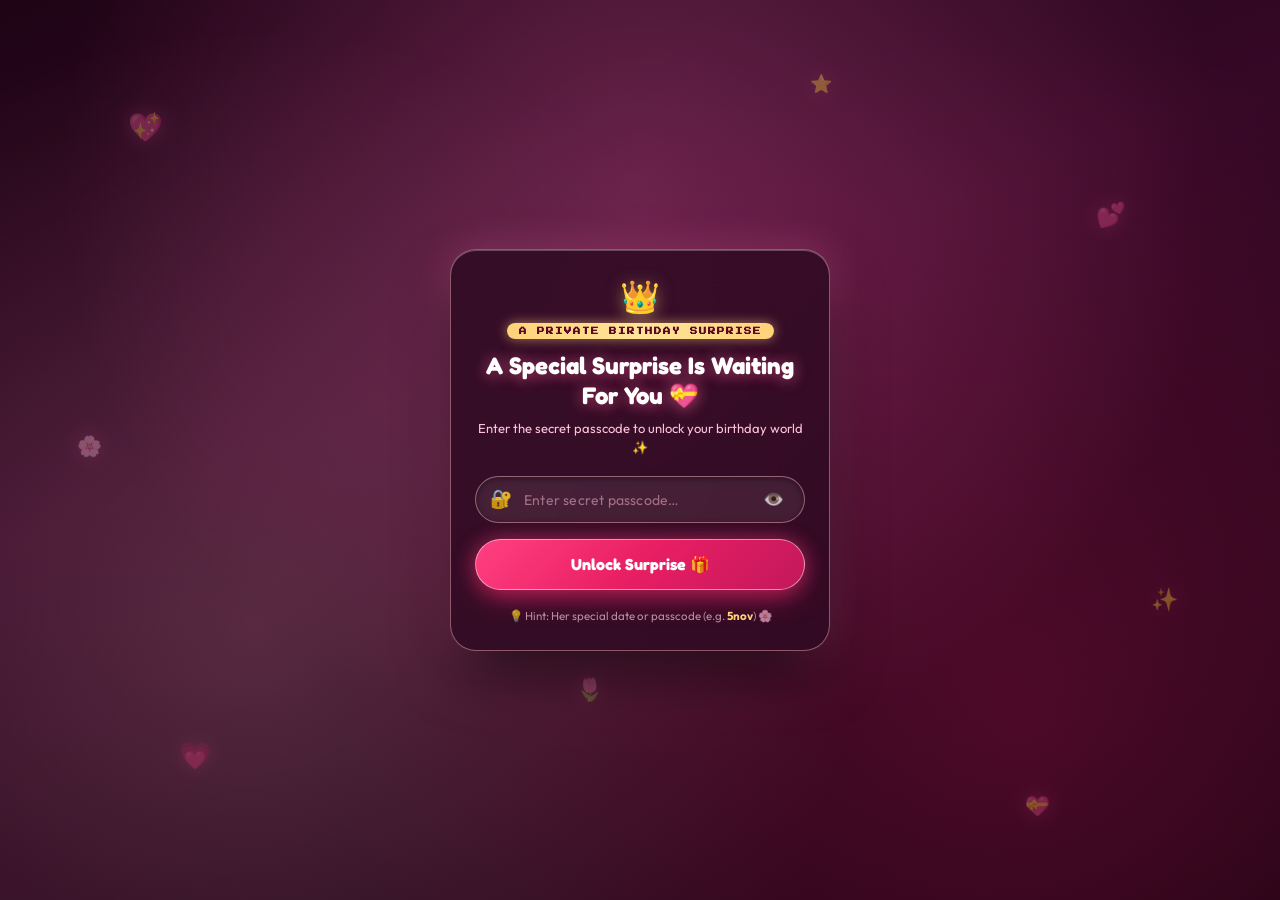
==== commit f711e366: "Add romantic password protection gate with device remembrance via localStorage" ====
--- a/index.html
+++ b/index.html
@@ -9,8 +9,75 @@
 <link rel="preconnect" href="https://fonts.gstatic.com" crossorigin>
 <link href="https://fonts.googleapis.com/css2?family=Caveat:wght@500;600;700&family=Dancing+Script:wght@600;700&family=Fredoka:wght@500;600;700&family=Outfit:wght@400;500;600;700;800&family=Patrick+Hand&family=Playfair+Display:ital,wght@0,600;0,700;1,500;1,600&family=Press+Start+2P&display=swap" rel="stylesheet">
 <link rel="stylesheet" href="style.css">
+<script>
+  (function() {
+    try {
+      if (localStorage.getItem('surprise_unlocked') === 'true') {
+        document.documentElement.classList.add('is-unlocked');
+      } else {
+        document.documentElement.classList.add('is-locked');
+      }
+    } catch(e) {
+      document.documentElement.classList.add('is-locked');
+    }
+  })();
+</script>
 </head>
 <body data-theme="day">
+
+<!-- Romantic Password Protection Gate -->
+<div id="passwordGate" class="password-gate-screen" role="dialog" aria-modal="true" aria-label="Unlock Special Birthday Surprise">
+  <!-- Romantic Ambient Hearts Backdrop -->
+  <div class="pwd-hearts-bg" aria-hidden="true">
+    <span class="pwd-float-heart h1">💖</span>
+    <span class="pwd-float-heart h2">💕</span>
+    <span class="pwd-float-heart h3">🌸</span>
+    <span class="pwd-float-heart h4">✨</span>
+    <span class="pwd-float-heart h5">💗</span>
+    <span class="pwd-float-heart h6">💝</span>
+    <span class="pwd-float-heart h7">⭐</span>
+    <span class="pwd-float-heart h8">🌷</span>
+  </div>
+
+  <div class="password-card" id="passwordCard">
+    <div class="pwd-card-crown">👑</div>
+    <div class="pwd-ribbon-badge">A PRIVATE BIRTHDAY SURPRISE</div>
+
+    <h1 class="pwd-main-title">A Special Surprise Is Waiting For You 💝</h1>
+    <p class="pwd-sub-message">Enter the secret passcode to unlock your birthday world ✨</p>
+
+    <form class="pwd-form" id="passwordForm" onsubmit="return false;" autocomplete="off">
+      <div class="pwd-input-wrap" id="pwdInputWrap">
+        <span class="pwd-input-icon">🔐</span>
+        <input 
+          type="password" 
+          id="secretPasswordInput" 
+          class="pwd-input" 
+          placeholder="Enter secret passcode…" 
+          autocomplete="off"
+          autocorrect="off"
+          autocapitalize="off"
+          spellcheck="false"
+          aria-label="Secret Passcode"
+        >
+        <button type="button" class="pwd-toggle-visibility" id="pwdToggleVisibility" title="Show/Hide Passcode" aria-label="Toggle password visibility">
+          👁️
+        </button>
+      </div>
+
+      <!-- Error feedback message banner -->
+      <div class="pwd-error-banner hide" id="pwdErrorBanner" role="alert">
+        <span>Oops! Wrong password, try again 🥺❤️</span>
+      </div>
+
+      <button type="submit" class="pwd-unlock-btn pulse-glow" id="unlockSurpriseBtn">
+        <span>Unlock Surprise 🎁</span>
+      </button>
+
+      <p class="pwd-hint-text">💡 Hint: Her special date or passcode (e.g. <b>5nov</b>) 🌸</p>
+    </form>
+  </div>
+</div>
 
 <!-- Background atmospheric layers -->
 <div id="nightBg" aria-hidden="true"><div id="stars"></div></div>
--- a/style.css
+++ b/style.css
@@ -4863,6 +4863,322 @@
   .garden-actions { position: static; margin-top: 8px; }
 }
 
+/* =========================================================
+   ROMANTIC PASSWORD PROTECTION GATE
+   ========================================================= */
+html.is-locked #passwordGate {
+  display: flex !important;
+  opacity: 1 !important;
+  visibility: visible !important;
+  pointer-events: auto !important;
+}
+
+html.is-locked #gameHud,
+html.is-locked #app,
+html.is-locked #nightBg,
+html.is-locked #ambientDust,
+html.is-locked .audio-prompt-banner {
+  display: none !important;
+}
+
+html.is-unlocked #passwordGate {
+  display: none !important;
+}
+
+.password-gate-screen {
+  position: fixed;
+  inset: 0;
+  z-index: 10000;
+  display: flex;
+  align-items: center;
+  justify-content: center;
+  background: 
+    radial-gradient(circle at 50% 20%, rgba(255, 105, 180, 0.28) 0%, transparent 60%),
+    radial-gradient(circle at 80% 80%, rgba(233, 30, 99, 0.22) 0%, transparent 55%),
+    radial-gradient(circle at 20% 70%, rgba(255, 182, 193, 0.2) 0%, transparent 50%),
+    linear-gradient(160deg, #1f0416 0%, #350826 40%, #160210 100%);
+  overflow-y: auto;
+  -webkit-overflow-scrolling: touch;
+  padding: 20px 16px;
+  box-sizing: border-box;
+}
+
+/* Floating Hearts Background */
+.pwd-hearts-bg {
+  position: absolute;
+  inset: 0;
+  overflow: hidden;
+  pointer-events: none;
+  z-index: 1;
+}
+
+.pwd-float-heart {
+  position: absolute;
+  font-size: var(--sz, 22px);
+  opacity: 0.35;
+  filter: drop-shadow(0 0 10px rgba(255, 105, 180, 0.5));
+  animation: floatHeartDrift var(--dur, 6s) infinite ease-in-out;
+}
+
+.pwd-float-heart.h1 { top: 12%; left: 10%; --sz: 28px; --dur: 5.5s; animation-delay: 0s; }
+.pwd-float-heart.h2 { top: 22%; right: 12%; --sz: 24px; --dur: 6.2s; animation-delay: -1.5s; }
+.pwd-float-heart.h3 { top: 48%; left: 6%; --sz: 20px; --dur: 7s; animation-delay: -3s; }
+.pwd-float-heart.h4 { top: 65%; right: 8%; --sz: 22px; --dur: 5.8s; animation-delay: -0.8s; }
+.pwd-float-heart.h5 { top: 82%; left: 14%; --sz: 26px; --dur: 6.5s; animation-delay: -2.2s; }
+.pwd-float-heart.h6 { top: 88%; right: 18%; --sz: 20px; --dur: 6s; animation-delay: -4s; }
+.pwd-float-heart.h7 { top: 8%; right: 35%; --sz: 18px; --dur: 7.2s; animation-delay: -2s; }
+.pwd-float-heart.h8 { top: 75%; left: 45%; --sz: 22px; --dur: 5.4s; animation-delay: -1s; }
+
+@keyframes floatHeartDrift {
+  0%, 100% {
+    transform: translateY(0) scale(1) rotate(0deg);
+    opacity: 0.3;
+  }
+  50% {
+    transform: translateY(-26px) scale(1.15) rotate(8deg);
+    opacity: 0.65;
+  }
+}
+
+/* Glassmorphic Romantic Password Card */
+.password-card {
+  position: relative;
+  z-index: 2;
+  width: 100%;
+  max-width: 380px;
+  background: rgba(46, 10, 34, 0.84);
+  border: 1.5px solid rgba(255, 182, 193, 0.45);
+  border-radius: 26px;
+  padding: 30px 24px 26px;
+  text-align: center;
+  box-shadow: 
+    0 25px 60px -10px rgba(0, 0, 0, 0.8),
+    0 0 40px rgba(255, 105, 180, 0.32),
+    inset 0 1px 0 rgba(255, 255, 255, 0.25);
+  backdrop-filter: blur(22px);
+  -webkit-backdrop-filter: blur(22px);
+  box-sizing: border-box;
+  animation: cardPopIn 0.65s cubic-bezier(0.34, 1.56, 0.64, 1) both;
+}
+
+@keyframes cardPopIn {
+  from { opacity: 0; transform: scale(0.9) translateY(24px); }
+  to { opacity: 1; transform: scale(1) translateY(0); }
+}
+
+.password-card.shake {
+  animation: pwdShake 0.55s ease-in-out both;
+}
+
+@keyframes pwdShake {
+  0%, 100% { transform: translateX(0); }
+  18% { transform: translateX(-12px); }
+  36% { transform: translateX(10px); }
+  54% { transform: translateX(-8px); }
+  72% { transform: translateX(6px); }
+  90% { transform: translateX(-2px); }
+}
+
+/* Card Header & Badge */
+.pwd-card-crown {
+  font-size: 32px;
+  line-height: 1;
+  margin-bottom: 6px;
+  filter: drop-shadow(0 2px 8px rgba(255, 210, 122, 0.5));
+  animation: crownHover 2.5s infinite ease-in-out;
+}
+
+@keyframes crownHover {
+  0%, 100% { transform: translateY(0) rotate(0deg); }
+  50% { transform: translateY(-4px) rotate(-4deg); }
+}
+
+.pwd-ribbon-badge {
+  display: inline-block;
+  font-family: var(--arcade);
+  font-size: 7.5px;
+  letter-spacing: 1px;
+  color: #5c0824;
+  font-weight: 700;
+  background: linear-gradient(90deg, #ffd27a, #ffe599, #ffd27a);
+  padding: 3px 12px;
+  border-radius: 99px;
+  box-shadow: 0 0 12px rgba(255, 210, 122, 0.55);
+  margin-bottom: 12px;
+}
+
+.pwd-main-title {
+  font-family: var(--fun);
+  font-size: clamp(20px, 5.8vw, 24px);
+  font-weight: 700;
+  color: #ffffff;
+  line-height: 1.25;
+  text-shadow: 0 2px 14px rgba(255, 64, 129, 0.5), 0 0 20px rgba(255, 255, 255, 0.2);
+  margin: 0 0 8px;
+}
+
+.pwd-sub-message {
+  font-size: 13px;
+  color: #ffc2d9;
+  line-height: 1.4;
+  margin: 0 0 20px;
+  font-weight: 400;
+}
+
+/* Form & Input Field */
+.pwd-form {
+  display: flex;
+  flex-direction: column;
+  gap: 12px;
+  align-items: stretch;
+}
+
+.pwd-input-wrap {
+  position: relative;
+  display: flex;
+  align-items: center;
+  background: rgba(255, 255, 255, 0.08);
+  border: 1.5px solid rgba(255, 182, 193, 0.45);
+  border-radius: 99px;
+  padding: 0 14px;
+  transition: all 0.25s ease;
+  box-shadow: inset 0 2px 6px rgba(0, 0, 0, 0.35);
+}
+
+.pwd-input-wrap:focus-within {
+  border-color: #ff69b4;
+  background: rgba(255, 255, 255, 0.12);
+  box-shadow: 0 0 18px rgba(255, 105, 180, 0.5), inset 0 2px 6px rgba(0, 0, 0, 0.35);
+}
+
+.pwd-input-icon {
+  font-size: 18px;
+  margin-right: 8px;
+  opacity: 0.85;
+}
+
+.pwd-input {
+  flex: 1;
+  background: transparent;
+  border: none;
+  outline: none;
+  font-family: inherit;
+  font-size: 15px;
+  color: #ffffff;
+  padding: 13px 4px;
+  letter-spacing: 1px;
+}
+
+.pwd-input::placeholder {
+  color: rgba(255, 194, 217, 0.5);
+  font-size: 14px;
+  letter-spacing: 0.2px;
+}
+
+.pwd-toggle-visibility {
+  background: none;
+  border: none;
+  cursor: pointer;
+  font-size: 17px;
+  padding: 6px;
+  opacity: 0.75;
+  transition: opacity 0.2s;
+  display: flex;
+  align-items: center;
+  justify-content: center;
+}
+
+.pwd-toggle-visibility:hover {
+  opacity: 1;
+}
+
+/* Error Banner */
+.pwd-error-banner {
+  background: rgba(230, 20, 60, 0.22);
+  border: 1px solid rgba(255, 80, 110, 0.6);
+  border-radius: 12px;
+  padding: 9px 12px;
+  color: #ff9cb2;
+  font-size: 12.5px;
+  font-weight: 600;
+  line-height: 1.35;
+  animation: errorPop 0.3s cubic-bezier(0.34, 1.56, 0.64, 1) both;
+}
+
+@keyframes errorPop {
+  from { opacity: 0; transform: translateY(-6px); }
+  to { opacity: 1; transform: translateY(0); }
+}
+
+/* Unlock CTA Button */
+.pwd-unlock-btn {
+  background: linear-gradient(135deg, #ff4081 0%, #e91e63 50%, #c2185b 100%);
+  color: #ffffff;
+  border: 1.5px solid rgba(255, 255, 255, 0.5);
+  border-radius: 99px;
+  padding: 14px 24px;
+  font-family: var(--fun);
+  font-size: 16px;
+  font-weight: 700;
+  cursor: pointer;
+  box-shadow: 
+    0 10px 28px -4px rgba(233, 30, 99, 0.6),
+    0 0 20px rgba(255, 64, 129, 0.45);
+  transition: all 0.25s cubic-bezier(0.34, 1.56, 0.64, 1);
+  display: flex;
+  align-items: center;
+  justify-content: center;
+  gap: 8px;
+  margin-top: 4px;
+}
+
+.pwd-unlock-btn:hover {
+  transform: translateY(-2px) scale(1.03);
+  box-shadow: 
+    0 14px 34px -4px rgba(233, 30, 99, 0.75),
+    0 0 26px rgba(255, 64, 129, 0.6);
+}
+
+.pwd-unlock-btn:active {
+  transform: scale(0.97);
+}
+
+.pwd-unlock-btn.unlocking {
+  background: linear-gradient(135deg, #4caf50 0%, #2e7d32 100%);
+  border-color: rgba(255, 255, 255, 0.7);
+  box-shadow: 0 0 24px rgba(76, 175, 80, 0.6);
+}
+
+.pwd-hint-text {
+  font-size: 11.5px;
+  color: rgba(255, 210, 225, 0.65);
+  margin: 6px 0 0;
+  line-height: 1.35;
+}
+
+.pwd-hint-text b {
+  color: #ffd27a;
+}
+
+/* Exit transition when unlocked */
+.password-gate-screen.unlocked-exit {
+  animation: gateFadeOut 0.6s cubic-bezier(0.16, 1, 0.3, 1) forwards;
+}
+
+@keyframes gateFadeOut {
+  0% {
+    opacity: 1;
+    transform: scale(1);
+    filter: blur(0px);
+  }
+  100% {
+    opacity: 0;
+    transform: scale(1.08);
+    filter: blur(12px);
+    visibility: hidden;
+  }
+}
+
 @media (prefers-reduced-motion: reduce) {
   *, *::before, *::after {
     animation-duration: 0.01ms !important;
